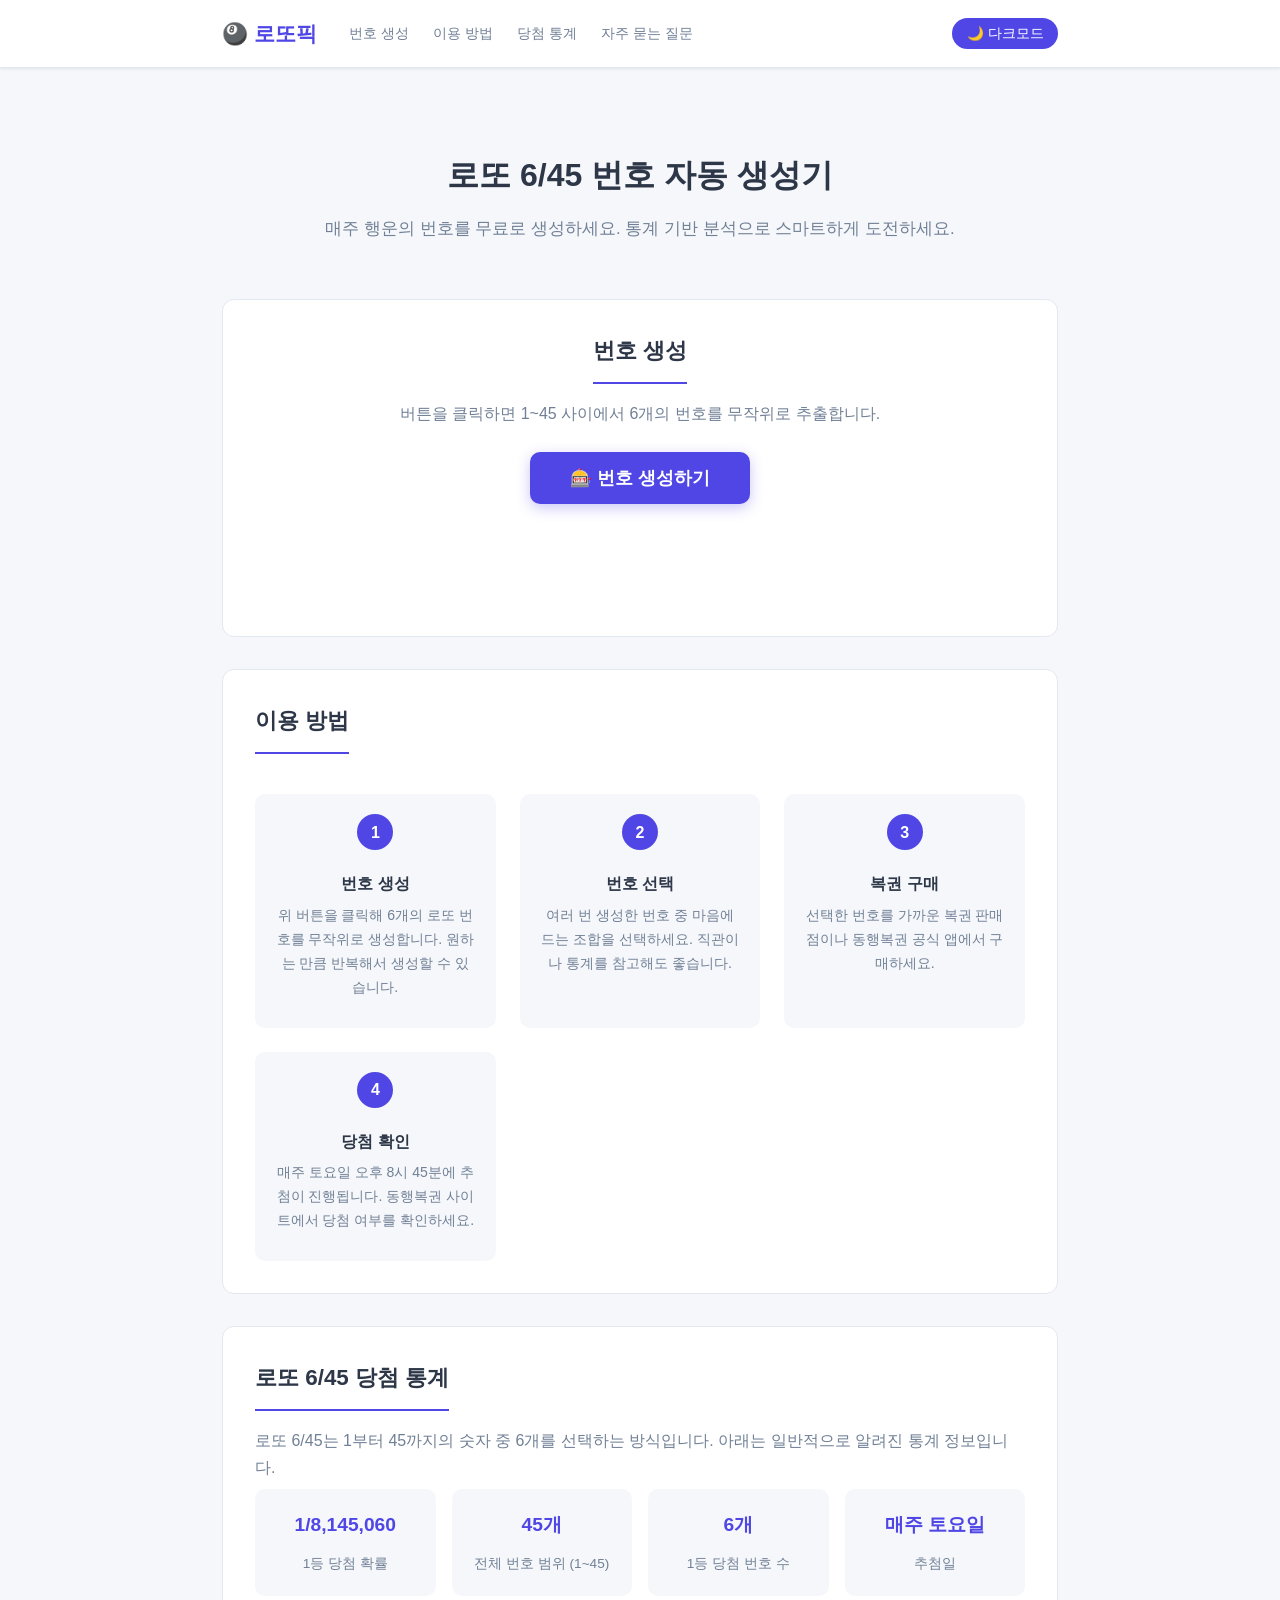
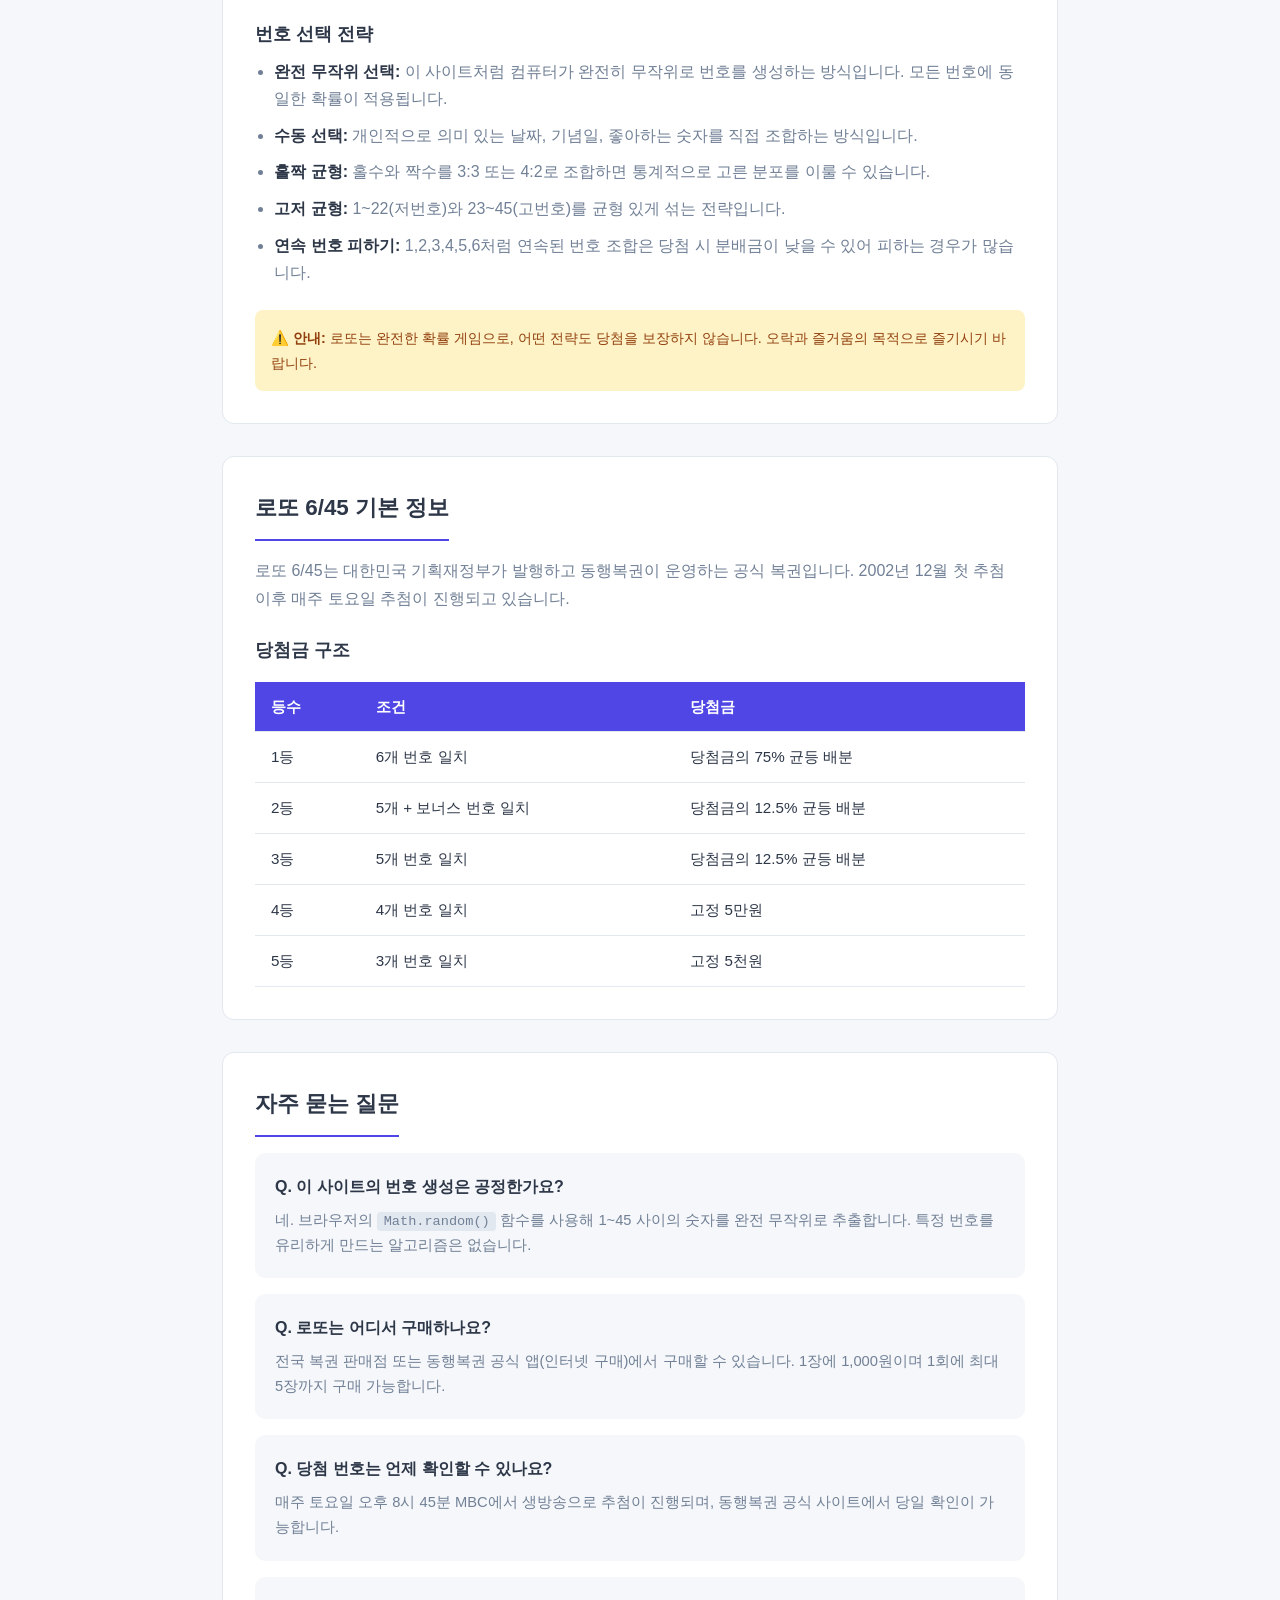
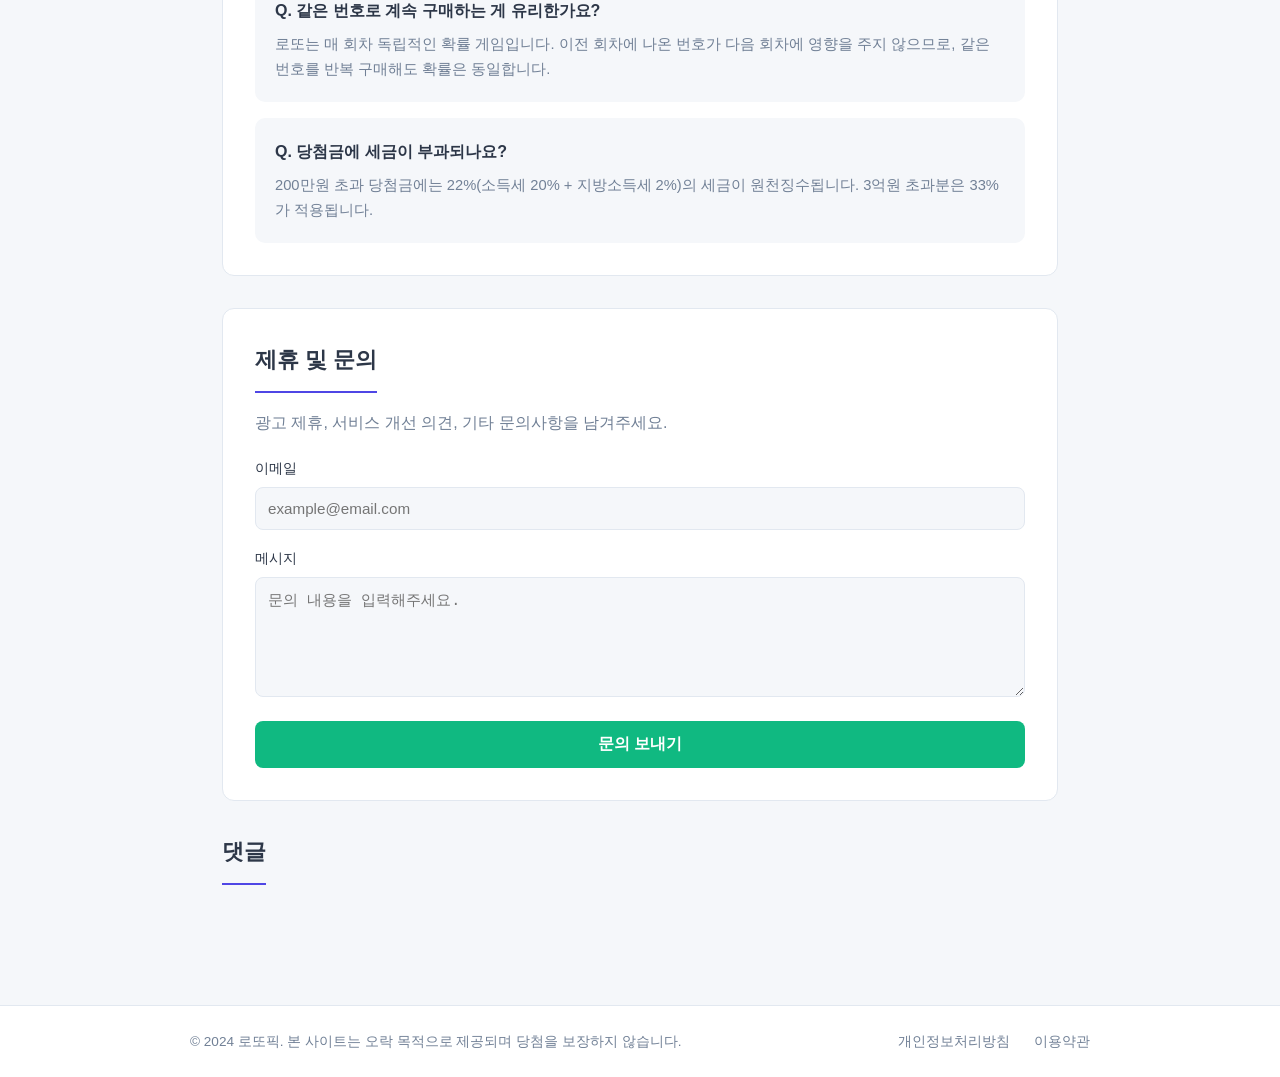
==== index.html @ e5dc5c56 "Redesign site for AdSense quality: rich content, nav, stats, FAQ, privacy, terms Co-Authored-By: Cla" ====
<!DOCTYPE html>
<html lang="ko">
<head>
    <meta charset="UTF-8">
    <meta name="viewport" content="width=device-width, initial-scale=1.0">
    <title>로또 번호 생성기 | 무료 로또 6/45 번호 추출 및 당첨 통계</title>
    <meta name="description" content="무료 로또 6/45 번호 자동 생성기. 당첨 번호 통계, 자주 나오는 번호, 로또 당첨 전략 정보를 제공합니다.">
    <meta name="google-adsense-account" content="ca-pub-9947991296914983">
    <script async src="https://pagead2.googlesyndication.com/pagead/js/adsbygoogle.js?client=ca-pub-9947991296914983" crossorigin="anonymous"></script>
    <link rel="stylesheet" href="style.css">
</head>
<body>
    <!-- 헤더 & 네비게이션 -->
    <header>
        <div class="header-inner">
            <div class="logo">🎱 로또픽</div>
            <nav>
                <a href="#generator">번호 생성</a>
                <a href="#how-it-works">이용 방법</a>
                <a href="#stats">당첨 통계</a>
                <a href="#faq">자주 묻는 질문</a>
            </nav>
            <button id="theme-toggle">🌙 다크모드</button>
        </div>
    </header>

    <main>
        <!-- 히어로 섹션 -->
        <section class="hero">
            <h1>로또 6/45 번호 자동 생성기</h1>
            <p class="hero-desc">매주 행운의 번호를 무료로 생성하세요. 통계 기반 분석으로 스마트하게 도전하세요.</p>
        </section>

        <!-- 상단 광고 -->
        <div class="ad-container">
            <ins class="adsbygoogle"
                 style="display:block"
                 data-ad-client="ca-pub-9947991296914983"
                 data-ad-slot="auto"
                 data-ad-format="auto"
                 data-full-width-responsive="true"></ins>
            <script>(adsbygoogle = window.adsbygoogle || []).push({});</script>
        </div>

        <!-- 번호 생성기 -->
        <section id="generator" class="card">
            <h2>번호 생성</h2>
            <p>버튼을 클릭하면 1~45 사이에서 6개의 번호를 무작위로 추출합니다.</p>
            <button id="generator-btn">🎰 번호 생성하기</button>
            <div id="lotto-balls-container"></div>
            <p id="generator-tip" class="tip-text"></p>
        </section>

        <!-- 이용 방법 -->
        <section id="how-it-works" class="card">
            <h2>이용 방법</h2>
            <div class="steps">
                <div class="step">
                    <span class="step-num">1</span>
                    <h3>번호 생성</h3>
                    <p>위 버튼을 클릭해 6개의 로또 번호를 무작위로 생성합니다. 원하는 만큼 반복해서 생성할 수 있습니다.</p>
                </div>
                <div class="step">
                    <span class="step-num">2</span>
                    <h3>번호 선택</h3>
                    <p>여러 번 생성한 번호 중 마음에 드는 조합을 선택하세요. 직관이나 통계를 참고해도 좋습니다.</p>
                </div>
                <div class="step">
                    <span class="step-num">3</span>
                    <h3>복권 구매</h3>
                    <p>선택한 번호를 가까운 복권 판매점이나 동행복권 공식 앱에서 구매하세요.</p>
                </div>
                <div class="step">
                    <span class="step-num">4</span>
                    <h3>당첨 확인</h3>
                    <p>매주 토요일 오후 8시 45분에 추첨이 진행됩니다. 동행복권 사이트에서 당첨 여부를 확인하세요.</p>
                </div>
            </div>
        </section>

        <!-- 중간 광고 -->
        <div class="ad-container">
            <ins class="adsbygoogle"
                 style="display:block"
                 data-ad-client="ca-pub-9947991296914983"
                 data-ad-slot="auto"
                 data-ad-format="auto"
                 data-full-width-responsive="true"></ins>
            <script>(adsbygoogle = window.adsbygoogle || []).push({});</script>
        </div>

        <!-- 당첨 통계 -->
        <section id="stats" class="card">
            <h2>로또 6/45 당첨 통계</h2>
            <p class="section-desc">로또 6/45는 1부터 45까지의 숫자 중 6개를 선택하는 방식입니다. 아래는 일반적으로 알려진 통계 정보입니다.</p>

            <div class="stats-grid">
                <div class="stat-item">
                    <span class="stat-number">1/8,145,060</span>
                    <span class="stat-label">1등 당첨 확률</span>
                </div>
                <div class="stat-item">
                    <span class="stat-number">45개</span>
                    <span class="stat-label">전체 번호 범위 (1~45)</span>
                </div>
                <div class="stat-item">
                    <span class="stat-number">6개</span>
                    <span class="stat-label">1등 당첨 번호 수</span>
                </div>
                <div class="stat-item">
                    <span class="stat-number">매주 토요일</span>
                    <span class="stat-label">추첨일</span>
                </div>
            </div>

            <h3>번호 선택 전략</h3>
            <ul class="strategy-list">
                <li><strong>완전 무작위 선택:</strong> 이 사이트처럼 컴퓨터가 완전히 무작위로 번호를 생성하는 방식입니다. 모든 번호에 동일한 확률이 적용됩니다.</li>
                <li><strong>수동 선택:</strong> 개인적으로 의미 있는 날짜, 기념일, 좋아하는 숫자를 직접 조합하는 방식입니다.</li>
                <li><strong>홀짝 균형:</strong> 홀수와 짝수를 3:3 또는 4:2로 조합하면 통계적으로 고른 분포를 이룰 수 있습니다.</li>
                <li><strong>고저 균형:</strong> 1~22(저번호)와 23~45(고번호)를 균형 있게 섞는 전략입니다.</li>
                <li><strong>연속 번호 피하기:</strong> 1,2,3,4,5,6처럼 연속된 번호 조합은 당첨 시 분배금이 낮을 수 있어 피하는 경우가 많습니다.</li>
            </ul>

            <div class="notice">
                <strong>⚠️ 안내:</strong> 로또는 완전한 확률 게임으로, 어떤 전략도 당첨을 보장하지 않습니다. 오락과 즐거움의 목적으로 즐기시기 바랍니다.
            </div>
        </section>

        <!-- 로또 기본 정보 -->
        <section class="card">
            <h2>로또 6/45 기본 정보</h2>
            <p>로또 6/45는 대한민국 기획재정부가 발행하고 동행복권이 운영하는 공식 복권입니다. 2002년 12월 첫 추첨 이후 매주 토요일 추첨이 진행되고 있습니다.</p>

            <h3>당첨금 구조</h3>
            <div class="prize-table-wrapper">
                <table class="prize-table">
                    <thead>
                        <tr>
                            <th>등수</th>
                            <th>조건</th>
                            <th>당첨금</th>
                        </tr>
                    </thead>
                    <tbody>
                        <tr>
                            <td>1등</td>
                            <td>6개 번호 일치</td>
                            <td>당첨금의 75% 균등 배분</td>
                        </tr>
                        <tr>
                            <td>2등</td>
                            <td>5개 + 보너스 번호 일치</td>
                            <td>당첨금의 12.5% 균등 배분</td>
                        </tr>
                        <tr>
                            <td>3등</td>
                            <td>5개 번호 일치</td>
                            <td>당첨금의 12.5% 균등 배분</td>
                        </tr>
                        <tr>
                            <td>4등</td>
                            <td>4개 번호 일치</td>
                            <td>고정 5만원</td>
                        </tr>
                        <tr>
                            <td>5등</td>
                            <td>3개 번호 일치</td>
                            <td>고정 5천원</td>
                        </tr>
                    </tbody>
                </table>
            </div>
        </section>

        <!-- 하단 광고 -->
        <div class="ad-container">
            <ins class="adsbygoogle"
                 style="display:block"
                 data-ad-client="ca-pub-9947991296914983"
                 data-ad-slot="auto"
                 data-ad-format="auto"
                 data-full-width-responsive="true"></ins>
            <script>(adsbygoogle = window.adsbygoogle || []).push({});</script>
        </div>

        <!-- FAQ -->
        <section id="faq" class="card">
            <h2>자주 묻는 질문</h2>
            <div class="faq-list">
                <div class="faq-item">
                    <h3>Q. 이 사이트의 번호 생성은 공정한가요?</h3>
                    <p>네. 브라우저의 <code>Math.random()</code> 함수를 사용해 1~45 사이의 숫자를 완전 무작위로 추출합니다. 특정 번호를 유리하게 만드는 알고리즘은 없습니다.</p>
                </div>
                <div class="faq-item">
                    <h3>Q. 로또는 어디서 구매하나요?</h3>
                    <p>전국 복권 판매점 또는 동행복권 공식 앱(인터넷 구매)에서 구매할 수 있습니다. 1장에 1,000원이며 1회에 최대 5장까지 구매 가능합니다.</p>
                </div>
                <div class="faq-item">
                    <h3>Q. 당첨 번호는 언제 확인할 수 있나요?</h3>
                    <p>매주 토요일 오후 8시 45분 MBC에서 생방송으로 추첨이 진행되며, 동행복권 공식 사이트에서 당일 확인이 가능합니다.</p>
                </div>
                <div class="faq-item">
                    <h3>Q. 같은 번호로 계속 구매하는 게 유리한가요?</h3>
                    <p>로또는 매 회차 독립적인 확률 게임입니다. 이전 회차에 나온 번호가 다음 회차에 영향을 주지 않으므로, 같은 번호를 반복 구매해도 확률은 동일합니다.</p>
                </div>
                <div class="faq-item">
                    <h3>Q. 당첨금에 세금이 부과되나요?</h3>
                    <p>200만원 초과 당첨금에는 22%(소득세 20% + 지방소득세 2%)의 세금이 원천징수됩니다. 3억원 초과분은 33%가 적용됩니다.</p>
                </div>
            </div>
        </section>

        <!-- 문의 -->
        <section id="contact-section" class="card">
            <h2>제휴 및 문의</h2>
            <p>광고 제휴, 서비스 개선 의견, 기타 문의사항을 남겨주세요.</p>
            <form action="https://formspree.io/f/xvzwjqvz" method="POST">
                <div class="form-group">
                    <label for="email">이메일</label>
                    <input type="email" name="email" id="email" required placeholder="example@email.com">
                </div>
                <div class="form-group">
                    <label for="message">메시지</label>
                    <textarea name="message" id="message" required placeholder="문의 내용을 입력해주세요."></textarea>
                </div>
                <button type="submit" id="submit-btn">문의 보내기</button>
            </form>
        </section>

        <!-- 댓글 -->
        <section id="disqus-section">
            <h2>댓글</h2>
            <div id="disqus_thread"></div>
            <script>
                (function() {
                    var d = document, s = d.createElement('script');
                    s.src = 'https://foremost-1.disqus.com/embed.js';
                    s.setAttribute('data-timestamp', +new Date());
                    (d.head || d.body).appendChild(s);
                })();
            </script>
            <noscript>댓글을 보려면 JavaScript를 활성화하세요. <a href="https://disqus.com/?ref_noscript">Disqus 댓글 보기</a></noscript>
        </section>
    </main>

    <footer>
        <div class="footer-inner">
            <p>© 2024 로또픽. 본 사이트는 오락 목적으로 제공되며 당첨을 보장하지 않습니다.</p>
            <div class="footer-links">
                <a href="privacy.html">개인정보처리방침</a>
                <a href="terms.html">이용약관</a>
            </div>
        </div>
    </footer>

    <script src="main.js"></script>
</body>
</html>
---- style.css ----
:root {
    --bg-color: #f5f7fa;
    --surface-color: #ffffff;
    --text-color: #2d3748;
    --text-muted: #718096;
    --header-bg: #ffffff;
    --border-color: #e2e8f0;
    --ball-bg: #ffffff;
    --ball-color: #2d3748;
    --btn-bg: #4f46e5;
    --btn-hover: #4338ca;
    --accent: #10b981;
}

body.dark {
    --bg-color: #0f172a;
    --surface-color: #1e293b;
    --text-color: #e2e8f0;
    --text-muted: #94a3b8;
    --header-bg: #1e293b;
    --border-color: #334155;
    --ball-bg: #334155;
    --ball-color: #e2e8f0;
    --btn-bg: #6366f1;
    --btn-hover: #4f46e5;
    --accent: #10b981;
}

* { box-sizing: border-box; margin: 0; padding: 0; }

body {
    font-family: 'Segoe UI', -apple-system, BlinkMacSystemFont, sans-serif;
    background-color: var(--bg-color);
    color: var(--text-color);
    line-height: 1.7;
    transition: background-color 0.3s, color 0.3s;
}

/* 헤더 */
header {
    background-color: var(--header-bg);
    border-bottom: 1px solid var(--border-color);
    position: sticky;
    top: 0;
    z-index: 100;
    box-shadow: 0 1px 3px rgba(0,0,0,0.08);
    transition: background-color 0.3s;
}

.header-inner {
    max-width: 900px;
    margin: 0 auto;
    padding: 1rem 2rem;
    display: flex;
    align-items: center;
    gap: 2rem;
    flex-wrap: wrap;
}

.logo {
    font-size: 1.3rem;
    font-weight: 700;
    color: var(--btn-bg);
}

nav {
    display: flex;
    gap: 1.5rem;
    flex: 1;
}

nav a {
    color: var(--text-muted);
    text-decoration: none;
    font-size: 0.9rem;
    transition: color 0.2s;
}

nav a:hover { color: var(--btn-bg); }

#theme-toggle {
    padding: 0.4rem 0.9rem;
    font-size: 0.85rem;
    background-color: var(--btn-bg);
    color: white;
    border: none;
    border-radius: 20px;
    cursor: pointer;
    transition: background-color 0.3s;
    white-space: nowrap;
}

#theme-toggle:hover { background-color: var(--btn-hover); }

/* 메인 */
main {
    max-width: 900px;
    margin: 0 auto;
    padding: 2rem;
}

/* 히어로 */
.hero {
    text-align: center;
    padding: 3rem 1rem 2rem;
}

.hero h1 {
    font-size: 2rem;
    font-weight: 800;
    margin-bottom: 0.75rem;
    color: var(--text-color);
}

.hero-desc {
    color: var(--text-muted);
    font-size: 1.05rem;
}

/* 카드 */
.card {
    background-color: var(--surface-color);
    border: 1px solid var(--border-color);
    border-radius: 12px;
    padding: 2rem;
    margin-bottom: 2rem;
    transition: background-color 0.3s, border-color 0.3s;
}

.card h2 {
    font-size: 1.4rem;
    font-weight: 700;
    margin-bottom: 1rem;
    padding-bottom: 0.75rem;
    border-bottom: 2px solid var(--btn-bg);
    display: inline-block;
}

.card h3 {
    font-size: 1.1rem;
    margin: 1.5rem 0 0.5rem;
    color: var(--text-color);
}

.card p { color: var(--text-muted); margin-bottom: 0.5rem; }

/* 번호 생성기 */
#generator { text-align: center; }

#generator-btn {
    padding: 0.9rem 2.5rem;
    font-size: 1.1rem;
    font-weight: 600;
    background-color: var(--btn-bg);
    color: white;
    border: none;
    border-radius: 10px;
    cursor: pointer;
    box-shadow: 0 4px 14px rgba(79,70,229,0.3);
    transition: background-color 0.3s, transform 0.1s, box-shadow 0.3s;
    margin-top: 1rem;
}

#generator-btn:hover {
    background-color: var(--btn-hover);
    box-shadow: 0 6px 20px rgba(79,70,229,0.4);
}

#generator-btn:active { transform: scale(0.97); }

#lotto-balls-container {
    display: flex;
    justify-content: center;
    gap: 0.75rem;
    margin-top: 1.5rem;
    flex-wrap: wrap;
    min-height: 60px;
}

.tip-text {
    margin-top: 1rem;
    font-size: 0.9rem;
    color: var(--accent);
}

/* 이용 방법 */
.steps {
    display: grid;
    grid-template-columns: repeat(auto-fit, minmax(180px, 1fr));
    gap: 1.5rem;
    margin-top: 1.5rem;
}

.step {
    background-color: var(--bg-color);
    border-radius: 10px;
    padding: 1.25rem;
    text-align: center;
    transition: background-color 0.3s;
}

.step-num {
    display: inline-flex;
    width: 36px;
    height: 36px;
    background-color: var(--btn-bg);
    color: white;
    border-radius: 50%;
    align-items: center;
    justify-content: center;
    font-weight: 700;
    margin-bottom: 0.75rem;
}

.step h3 { font-size: 1rem; margin: 0.5rem 0 0.4rem; }
.step p { font-size: 0.88rem; color: var(--text-muted); }

/* 통계 */
.section-desc { color: var(--text-muted); margin-bottom: 1.5rem; }

.stats-grid {
    display: grid;
    grid-template-columns: repeat(auto-fit, minmax(160px, 1fr));
    gap: 1rem;
    margin-bottom: 1.5rem;
}

.stat-item {
    background-color: var(--bg-color);
    border-radius: 10px;
    padding: 1.25rem;
    text-align: center;
    transition: background-color 0.3s;
}

.stat-number {
    display: block;
    font-size: 1.2rem;
    font-weight: 700;
    color: var(--btn-bg);
    margin-bottom: 0.4rem;
}

.stat-label { font-size: 0.85rem; color: var(--text-muted); }

.strategy-list {
    padding-left: 1.2rem;
    color: var(--text-muted);
}

.strategy-list li { margin-bottom: 0.6rem; }
.strategy-list strong { color: var(--text-color); }

.notice {
    background-color: #fef3c7;
    color: #92400e;
    border-radius: 8px;
    padding: 1rem;
    margin-top: 1.5rem;
    font-size: 0.9rem;
}

body.dark .notice {
    background-color: #451a03;
    color: #fcd34d;
}

/* 당첨금 테이블 */
.prize-table-wrapper { overflow-x: auto; margin-top: 1rem; }

.prize-table {
    width: 100%;
    border-collapse: collapse;
    font-size: 0.95rem;
}

.prize-table th, .prize-table td {
    padding: 0.75rem 1rem;
    text-align: left;
    border-bottom: 1px solid var(--border-color);
}

.prize-table th {
    background-color: var(--btn-bg);
    color: white;
    font-weight: 600;
}

.prize-table tr:hover td { background-color: var(--bg-color); }

/* FAQ */
.faq-list { display: flex; flex-direction: column; gap: 1rem; }

.faq-item {
    background-color: var(--bg-color);
    border-radius: 10px;
    padding: 1.25rem;
    transition: background-color 0.3s;
}

.faq-item h3 {
    font-size: 1rem;
    margin: 0 0 0.5rem;
    color: var(--text-color);
}

.faq-item p { font-size: 0.92rem; color: var(--text-muted); margin: 0; }

code {
    background-color: var(--border-color);
    padding: 0.1rem 0.4rem;
    border-radius: 4px;
    font-size: 0.85rem;
}

/* 광고 */
.ad-container {
    max-width: 900px;
    margin: 1.5rem auto;
}

/* 문의 폼 */
#contact-section p { margin-bottom: 1.25rem; }

.form-group { margin-bottom: 1rem; }

.form-group label {
    display: block;
    margin-bottom: 0.4rem;
    font-size: 0.9rem;
    font-weight: 500;
}

.form-group input, .form-group textarea {
    width: 100%;
    padding: 0.75rem;
    border: 1px solid var(--border-color);
    border-radius: 8px;
    background-color: var(--bg-color);
    color: var(--text-color);
    font-size: 0.95rem;
    transition: border-color 0.2s, background-color 0.3s;
}

.form-group input:focus, .form-group textarea:focus {
    outline: none;
    border-color: var(--btn-bg);
}

.form-group textarea { height: 120px; resize: vertical; }

#submit-btn {
    padding: 0.8rem 1.5rem;
    font-size: 1rem;
    font-weight: 600;
    background-color: var(--accent);
    color: white;
    border: none;
    border-radius: 8px;
    cursor: pointer;
    transition: background-color 0.3s;
    width: 100%;
}

#submit-btn:hover { background-color: #059669; }

/* 댓글 */
#disqus-section {
    margin-bottom: 2rem;
}

#disqus-section h2 {
    font-size: 1.4rem;
    font-weight: 700;
    margin-bottom: 1.5rem;
    padding-bottom: 0.75rem;
    border-bottom: 2px solid var(--btn-bg);
    display: inline-block;
}

/* 로또볼 */
.lotto-ball {
    width: 54px;
    height: 54px;
    border-radius: 50%;
    background-color: var(--ball-bg);
    display: flex;
    justify-content: center;
    align-items: center;
    font-size: 1.3rem;
    font-weight: 700;
    box-shadow: 0 3px 8px rgba(0,0,0,0.15);
    color: var(--ball-color);
    border: 2px solid var(--border-color);
}

/* 푸터 */
footer {
    background-color: var(--header-bg);
    border-top: 1px solid var(--border-color);
    padding: 1.5rem 2rem;
    margin-top: 2rem;
    transition: background-color 0.3s;
}

.footer-inner {
    max-width: 900px;
    margin: 0 auto;
    display: flex;
    justify-content: space-between;
    align-items: center;
    flex-wrap: wrap;
    gap: 1rem;
    font-size: 0.85rem;
    color: var(--text-muted);
}

.footer-links { display: flex; gap: 1.5rem; }

.footer-links a {
    color: var(--text-muted);
    text-decoration: none;
    transition: color 0.2s;
}

.footer-links a:hover { color: var(--btn-bg); }

@media (max-width: 600px) {
    .hero h1 { font-size: 1.5rem; }
    .header-inner { gap: 1rem; }
    nav { gap: 1rem; }
}
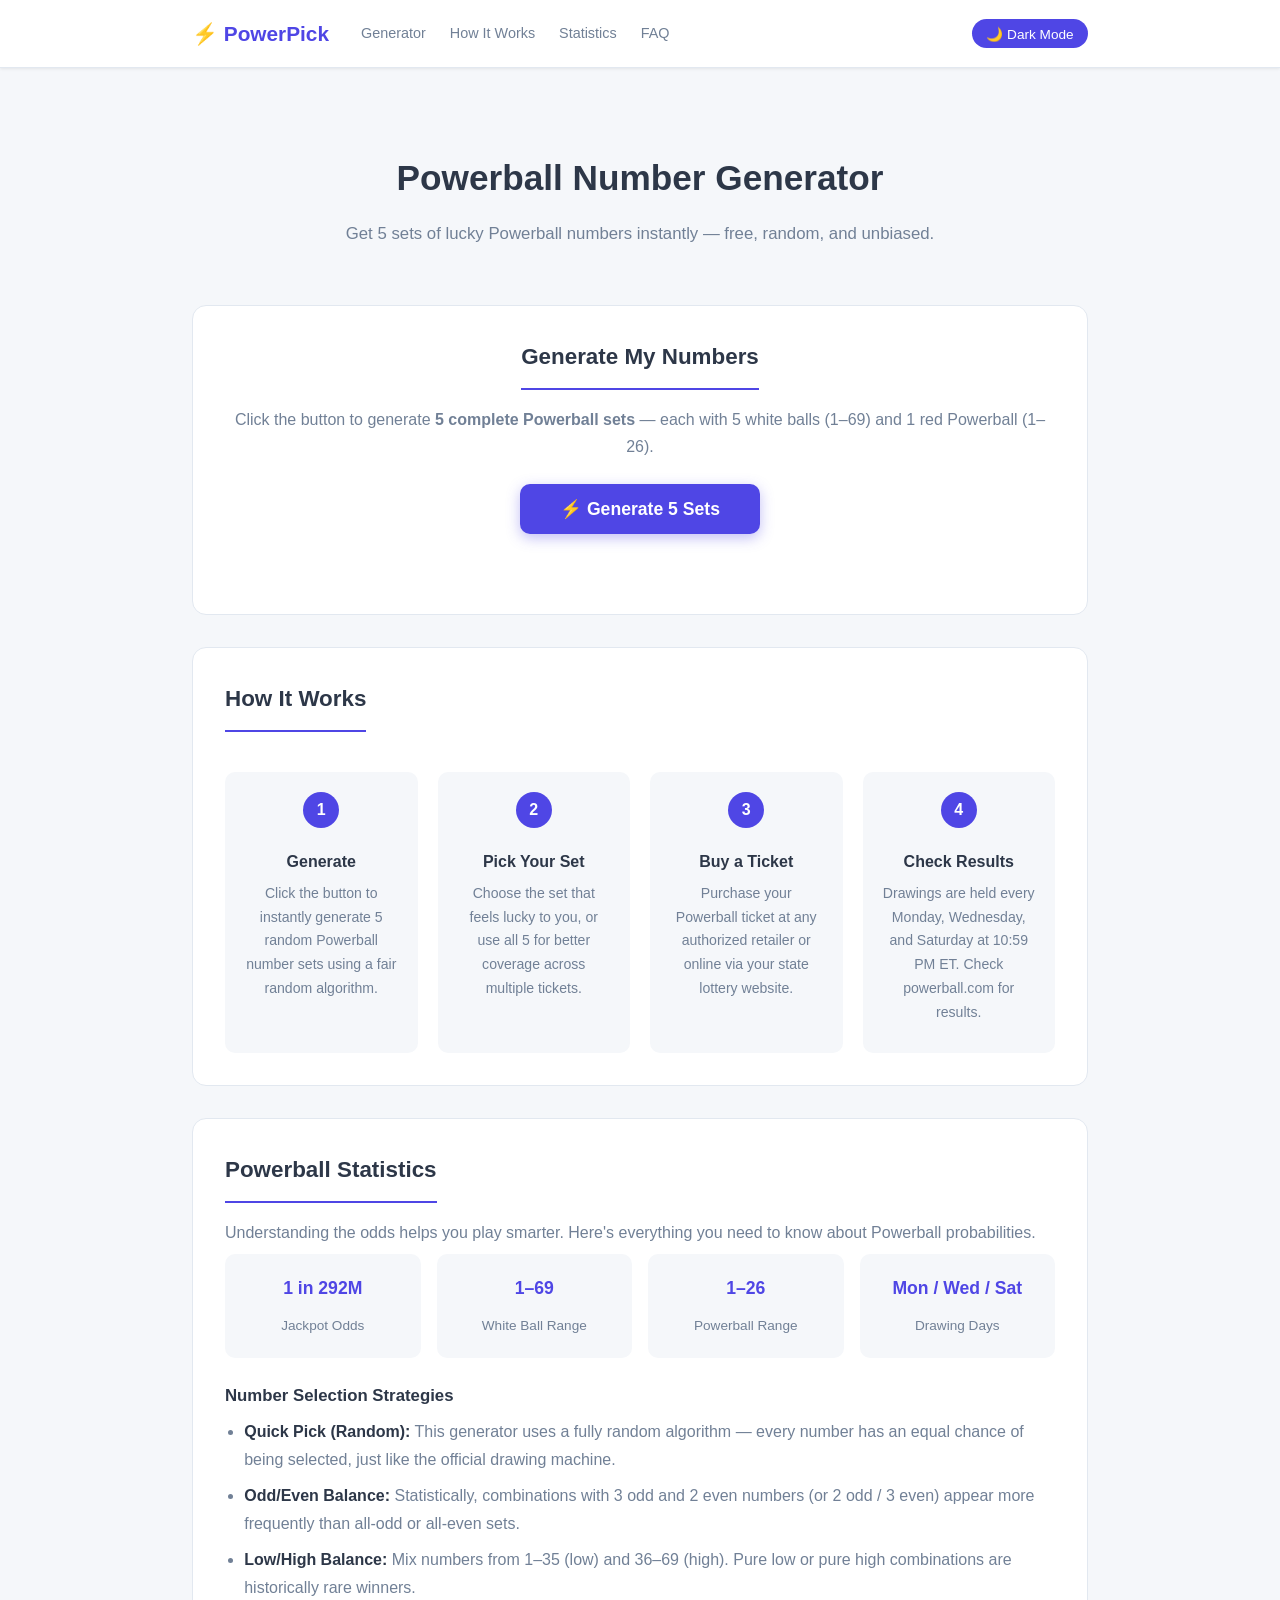
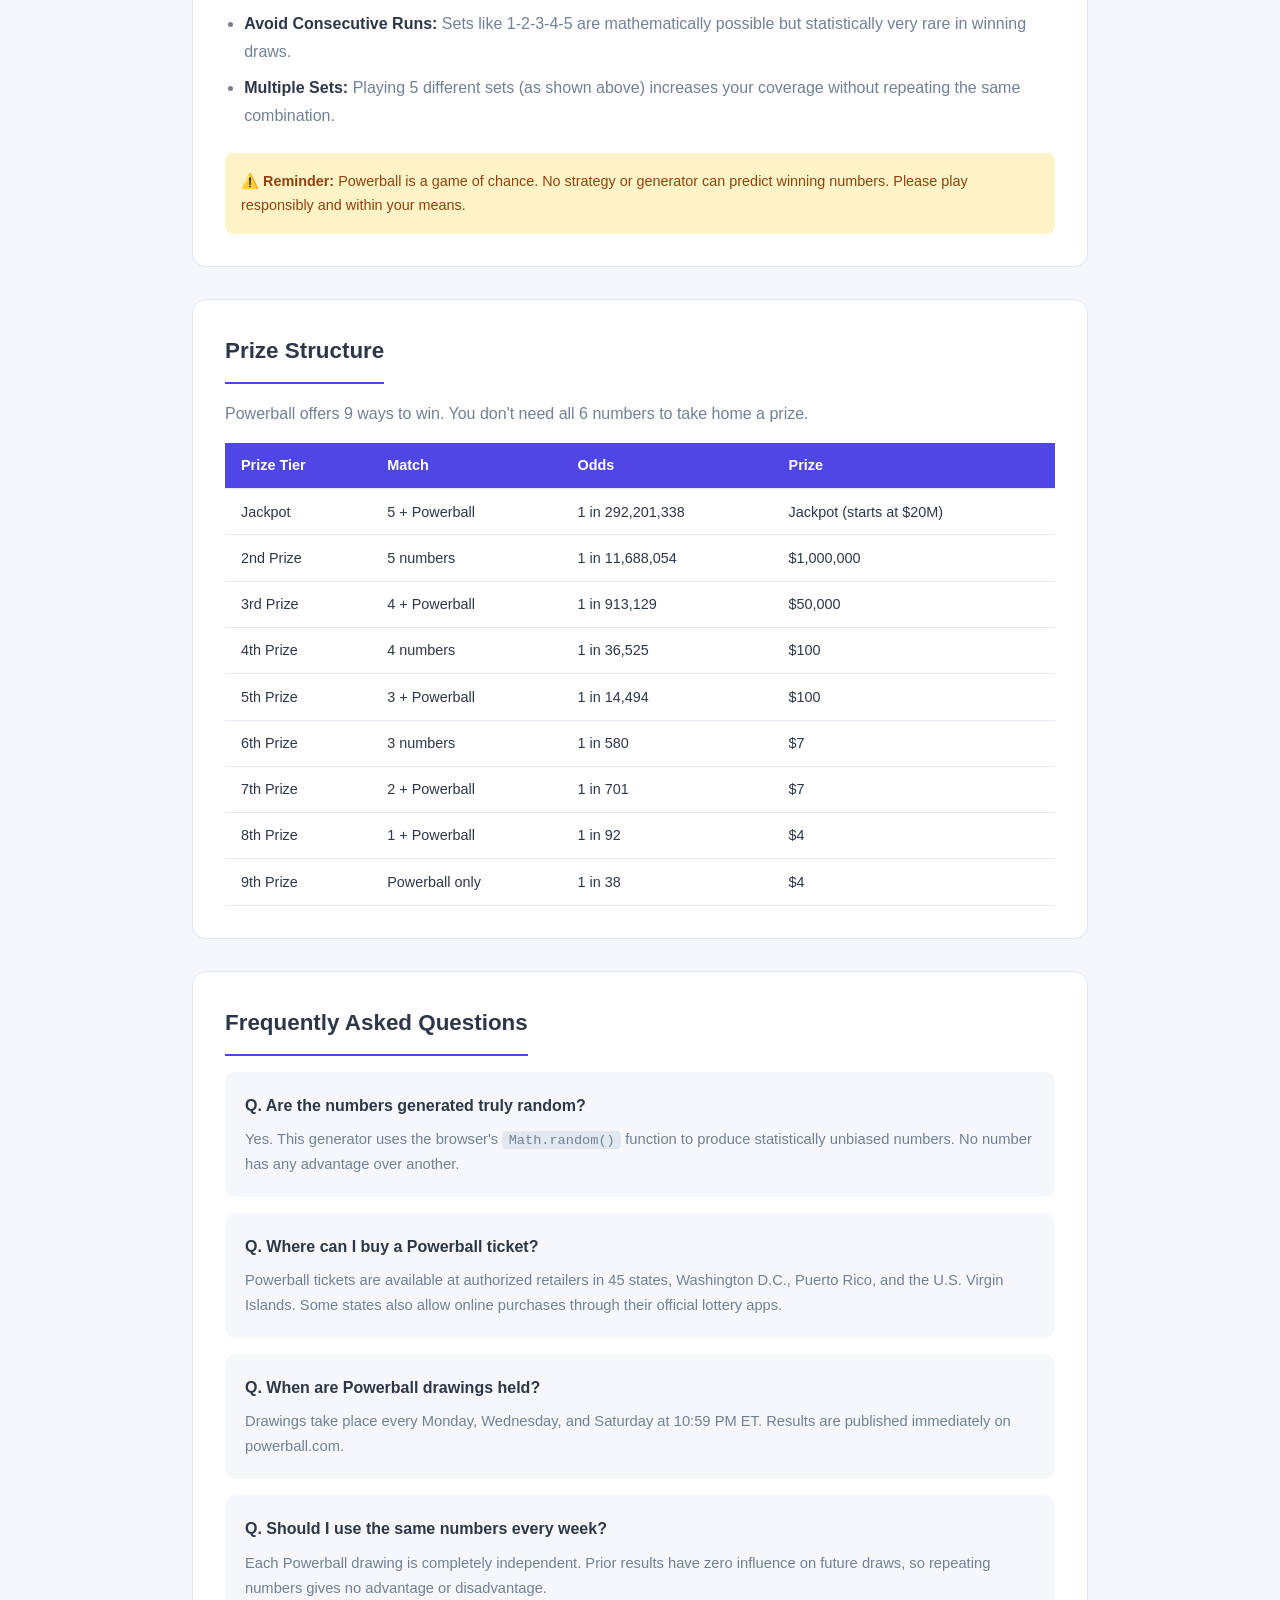
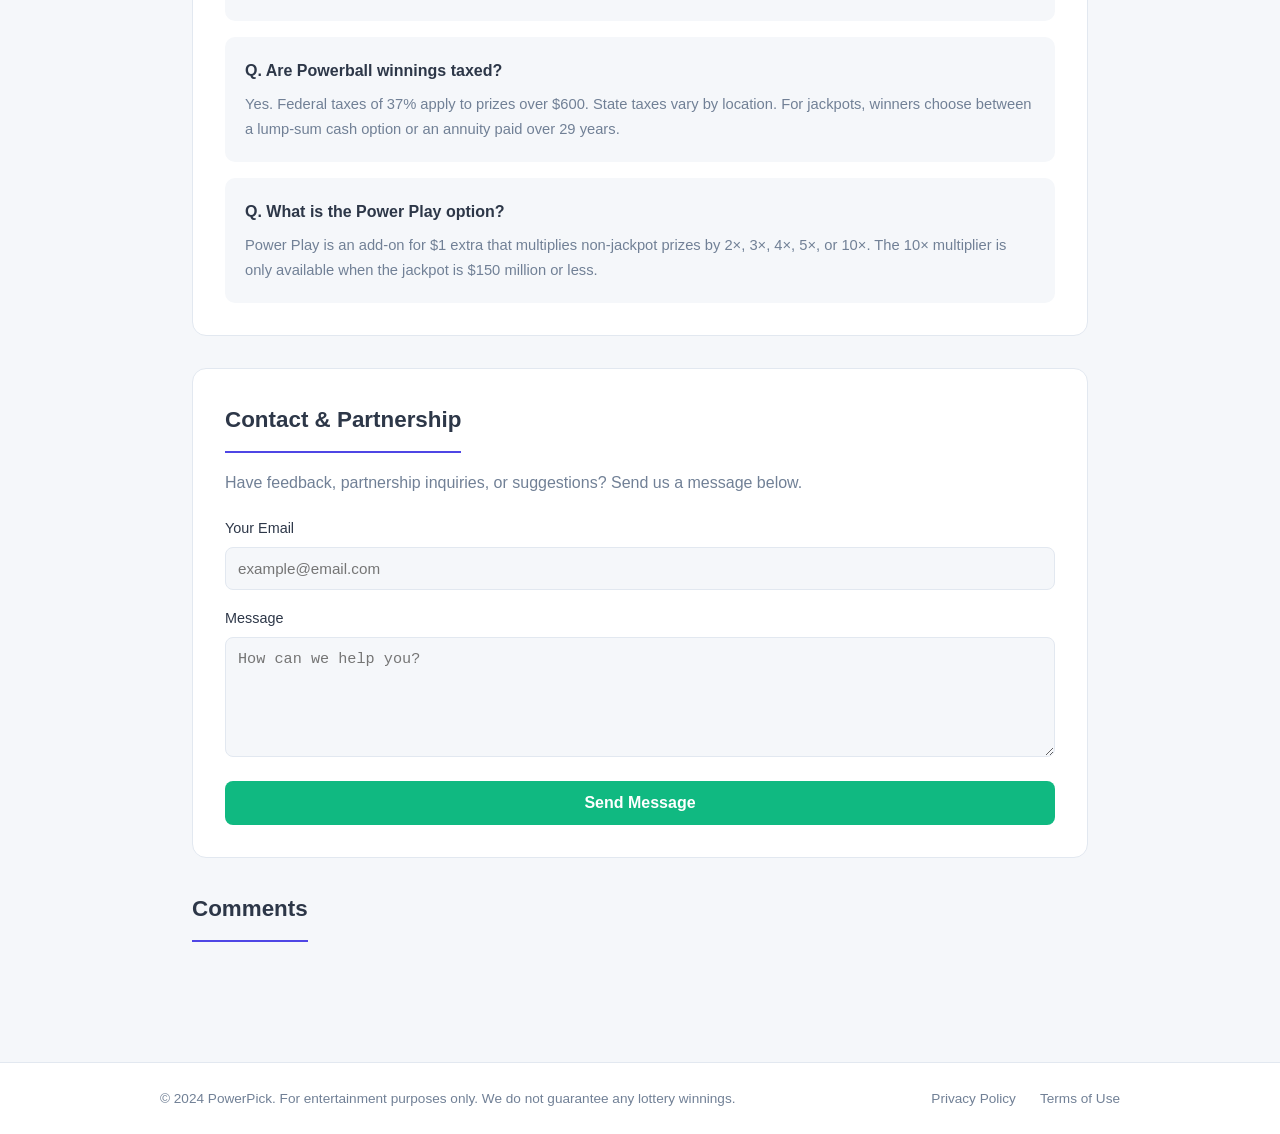
==== commit 7f4ccf1d: "Redesign as English Powerball generator with 5 sets per draw Co-Authored-By: Claude Sonnet 4.6 <nore" ====
--- a/index.html
+++ b/index.html
@@ -1,37 +1,36 @@
 <!DOCTYPE html>
-<html lang="ko">
+<html lang="en">
 <head>
     <meta charset="UTF-8">
     <meta name="viewport" content="width=device-width, initial-scale=1.0">
-    <title>로또 번호 생성기 | 무료 로또 6/45 번호 추출 및 당첨 통계</title>
-    <meta name="description" content="무료 로또 6/45 번호 자동 생성기. 당첨 번호 통계, 자주 나오는 번호, 로또 당첨 전략 정보를 제공합니다.">
+    <title>Powerball Number Generator | Free Lucky Number Picks & Statistics</title>
+    <meta name="description" content="Free Powerball number generator. Get 5 sets of lucky Powerball numbers instantly. Includes winning statistics, strategies, and prize breakdown.">
     <meta name="google-adsense-account" content="ca-pub-9947991296914983">
     <script async src="https://pagead2.googlesyndication.com/pagead/js/adsbygoogle.js?client=ca-pub-9947991296914983" crossorigin="anonymous"></script>
     <link rel="stylesheet" href="style.css">
 </head>
 <body>
-    <!-- 헤더 & 네비게이션 -->
     <header>
         <div class="header-inner">
-            <div class="logo">🎱 로또픽</div>
+            <div class="logo">⚡ PowerPick</div>
             <nav>
-                <a href="#generator">번호 생성</a>
-                <a href="#how-it-works">이용 방법</a>
-                <a href="#stats">당첨 통계</a>
-                <a href="#faq">자주 묻는 질문</a>
+                <a href="#generator">Generator</a>
+                <a href="#how-it-works">How It Works</a>
+                <a href="#stats">Statistics</a>
+                <a href="#faq">FAQ</a>
             </nav>
-            <button id="theme-toggle">🌙 다크모드</button>
+            <button id="theme-toggle">🌙 Dark Mode</button>
         </div>
     </header>
 
     <main>
-        <!-- 히어로 섹션 -->
+        <!-- Hero -->
         <section class="hero">
-            <h1>로또 6/45 번호 자동 생성기</h1>
-            <p class="hero-desc">매주 행운의 번호를 무료로 생성하세요. 통계 기반 분석으로 스마트하게 도전하세요.</p>
-        </section>
-
-        <!-- 상단 광고 -->
+            <h1>Powerball Number Generator</h1>
+            <p class="hero-desc">Get 5 sets of lucky Powerball numbers instantly — free, random, and unbiased.</p>
+        </section>
+
+        <!-- Top Ad -->
         <div class="ad-container">
             <ins class="adsbygoogle"
                  style="display:block"
@@ -42,43 +41,43 @@
             <script>(adsbygoogle = window.adsbygoogle || []).push({});</script>
         </div>
 
-        <!-- 번호 생성기 -->
+        <!-- Generator -->
         <section id="generator" class="card">
-            <h2>번호 생성</h2>
-            <p>버튼을 클릭하면 1~45 사이에서 6개의 번호를 무작위로 추출합니다.</p>
-            <button id="generator-btn">🎰 번호 생성하기</button>
-            <div id="lotto-balls-container"></div>
+            <h2>Generate My Numbers</h2>
+            <p>Click the button to generate <strong>5 complete Powerball sets</strong> — each with 5 white balls (1–69) and 1 red Powerball (1–26).</p>
+            <button id="generator-btn">⚡ Generate 5 Sets</button>
+            <div id="sets-container"></div>
             <p id="generator-tip" class="tip-text"></p>
         </section>
 
-        <!-- 이용 방법 -->
+        <!-- How It Works -->
         <section id="how-it-works" class="card">
-            <h2>이용 방법</h2>
+            <h2>How It Works</h2>
             <div class="steps">
                 <div class="step">
                     <span class="step-num">1</span>
-                    <h3>번호 생성</h3>
-                    <p>위 버튼을 클릭해 6개의 로또 번호를 무작위로 생성합니다. 원하는 만큼 반복해서 생성할 수 있습니다.</p>
+                    <h3>Generate</h3>
+                    <p>Click the button to instantly generate 5 random Powerball number sets using a fair random algorithm.</p>
                 </div>
                 <div class="step">
                     <span class="step-num">2</span>
-                    <h3>번호 선택</h3>
-                    <p>여러 번 생성한 번호 중 마음에 드는 조합을 선택하세요. 직관이나 통계를 참고해도 좋습니다.</p>
+                    <h3>Pick Your Set</h3>
+                    <p>Choose the set that feels lucky to you, or use all 5 for better coverage across multiple tickets.</p>
                 </div>
                 <div class="step">
                     <span class="step-num">3</span>
-                    <h3>복권 구매</h3>
-                    <p>선택한 번호를 가까운 복권 판매점이나 동행복권 공식 앱에서 구매하세요.</p>
+                    <h3>Buy a Ticket</h3>
+                    <p>Purchase your Powerball ticket at any authorized retailer or online via your state lottery website.</p>
                 </div>
                 <div class="step">
                     <span class="step-num">4</span>
-                    <h3>당첨 확인</h3>
-                    <p>매주 토요일 오후 8시 45분에 추첨이 진행됩니다. 동행복권 사이트에서 당첨 여부를 확인하세요.</p>
-                </div>
-            </div>
-        </section>
-
-        <!-- 중간 광고 -->
+                    <h3>Check Results</h3>
+                    <p>Drawings are held every Monday, Wednesday, and Saturday at 10:59 PM ET. Check powerball.com for results.</p>
+                </div>
+            </div>
+        </section>
+
+        <!-- Mid Ad -->
         <div class="ad-container">
             <ins class="adsbygoogle"
                  style="display:block"
@@ -89,91 +88,74 @@
             <script>(adsbygoogle = window.adsbygoogle || []).push({});</script>
         </div>
 
-        <!-- 당첨 통계 -->
+        <!-- Statistics -->
         <section id="stats" class="card">
-            <h2>로또 6/45 당첨 통계</h2>
-            <p class="section-desc">로또 6/45는 1부터 45까지의 숫자 중 6개를 선택하는 방식입니다. 아래는 일반적으로 알려진 통계 정보입니다.</p>
+            <h2>Powerball Statistics</h2>
+            <p class="section-desc">Understanding the odds helps you play smarter. Here's everything you need to know about Powerball probabilities.</p>
 
             <div class="stats-grid">
                 <div class="stat-item">
-                    <span class="stat-number">1/8,145,060</span>
-                    <span class="stat-label">1등 당첨 확률</span>
-                </div>
-                <div class="stat-item">
-                    <span class="stat-number">45개</span>
-                    <span class="stat-label">전체 번호 범위 (1~45)</span>
-                </div>
-                <div class="stat-item">
-                    <span class="stat-number">6개</span>
-                    <span class="stat-label">1등 당첨 번호 수</span>
-                </div>
-                <div class="stat-item">
-                    <span class="stat-number">매주 토요일</span>
-                    <span class="stat-label">추첨일</span>
-                </div>
-            </div>
-
-            <h3>번호 선택 전략</h3>
+                    <span class="stat-number">1 in 292M</span>
+                    <span class="stat-label">Jackpot Odds</span>
+                </div>
+                <div class="stat-item">
+                    <span class="stat-number">1–69</span>
+                    <span class="stat-label">White Ball Range</span>
+                </div>
+                <div class="stat-item">
+                    <span class="stat-number">1–26</span>
+                    <span class="stat-label">Powerball Range</span>
+                </div>
+                <div class="stat-item">
+                    <span class="stat-number">Mon / Wed / Sat</span>
+                    <span class="stat-label">Drawing Days</span>
+                </div>
+            </div>
+
+            <h3>Number Selection Strategies</h3>
             <ul class="strategy-list">
-                <li><strong>완전 무작위 선택:</strong> 이 사이트처럼 컴퓨터가 완전히 무작위로 번호를 생성하는 방식입니다. 모든 번호에 동일한 확률이 적용됩니다.</li>
-                <li><strong>수동 선택:</strong> 개인적으로 의미 있는 날짜, 기념일, 좋아하는 숫자를 직접 조합하는 방식입니다.</li>
-                <li><strong>홀짝 균형:</strong> 홀수와 짝수를 3:3 또는 4:2로 조합하면 통계적으로 고른 분포를 이룰 수 있습니다.</li>
-                <li><strong>고저 균형:</strong> 1~22(저번호)와 23~45(고번호)를 균형 있게 섞는 전략입니다.</li>
-                <li><strong>연속 번호 피하기:</strong> 1,2,3,4,5,6처럼 연속된 번호 조합은 당첨 시 분배금이 낮을 수 있어 피하는 경우가 많습니다.</li>
+                <li><strong>Quick Pick (Random):</strong> This generator uses a fully random algorithm — every number has an equal chance of being selected, just like the official drawing machine.</li>
+                <li><strong>Odd/Even Balance:</strong> Statistically, combinations with 3 odd and 2 even numbers (or 2 odd / 3 even) appear more frequently than all-odd or all-even sets.</li>
+                <li><strong>Low/High Balance:</strong> Mix numbers from 1–35 (low) and 36–69 (high). Pure low or pure high combinations are historically rare winners.</li>
+                <li><strong>Avoid Consecutive Runs:</strong> Sets like 1-2-3-4-5 are mathematically possible but statistically very rare in winning draws.</li>
+                <li><strong>Multiple Sets:</strong> Playing 5 different sets (as shown above) increases your coverage without repeating the same combination.</li>
             </ul>
 
             <div class="notice">
-                <strong>⚠️ 안내:</strong> 로또는 완전한 확률 게임으로, 어떤 전략도 당첨을 보장하지 않습니다. 오락과 즐거움의 목적으로 즐기시기 바랍니다.
-            </div>
-        </section>
-
-        <!-- 로또 기본 정보 -->
+                <strong>⚠️ Reminder:</strong> Powerball is a game of chance. No strategy or generator can predict winning numbers. Please play responsibly and within your means.
+            </div>
+        </section>
+
+        <!-- Prize Breakdown -->
         <section class="card">
-            <h2>로또 6/45 기본 정보</h2>
-            <p>로또 6/45는 대한민국 기획재정부가 발행하고 동행복권이 운영하는 공식 복권입니다. 2002년 12월 첫 추첨 이후 매주 토요일 추첨이 진행되고 있습니다.</p>
-
-            <h3>당첨금 구조</h3>
+            <h2>Prize Structure</h2>
+            <p class="section-desc">Powerball offers 9 ways to win. You don't need all 6 numbers to take home a prize.</p>
             <div class="prize-table-wrapper">
                 <table class="prize-table">
                     <thead>
                         <tr>
-                            <th>등수</th>
-                            <th>조건</th>
-                            <th>당첨금</th>
+                            <th>Prize Tier</th>
+                            <th>Match</th>
+                            <th>Odds</th>
+                            <th>Prize</th>
                         </tr>
                     </thead>
                     <tbody>
-                        <tr>
-                            <td>1등</td>
-                            <td>6개 번호 일치</td>
-                            <td>당첨금의 75% 균등 배분</td>
-                        </tr>
-                        <tr>
-                            <td>2등</td>
-                            <td>5개 + 보너스 번호 일치</td>
-                            <td>당첨금의 12.5% 균등 배분</td>
-                        </tr>
-                        <tr>
-                            <td>3등</td>
-                            <td>5개 번호 일치</td>
-                            <td>당첨금의 12.5% 균등 배분</td>
-                        </tr>
-                        <tr>
-                            <td>4등</td>
-                            <td>4개 번호 일치</td>
-                            <td>고정 5만원</td>
-                        </tr>
-                        <tr>
-                            <td>5등</td>
-                            <td>3개 번호 일치</td>
-                            <td>고정 5천원</td>
-                        </tr>
+                        <tr><td>Jackpot</td><td>5 + Powerball</td><td>1 in 292,201,338</td><td>Jackpot (starts at $20M)</td></tr>
+                        <tr><td>2nd Prize</td><td>5 numbers</td><td>1 in 11,688,054</td><td>$1,000,000</td></tr>
+                        <tr><td>3rd Prize</td><td>4 + Powerball</td><td>1 in 913,129</td><td>$50,000</td></tr>
+                        <tr><td>4th Prize</td><td>4 numbers</td><td>1 in 36,525</td><td>$100</td></tr>
+                        <tr><td>5th Prize</td><td>3 + Powerball</td><td>1 in 14,494</td><td>$100</td></tr>
+                        <tr><td>6th Prize</td><td>3 numbers</td><td>1 in 580</td><td>$7</td></tr>
+                        <tr><td>7th Prize</td><td>2 + Powerball</td><td>1 in 701</td><td>$7</td></tr>
+                        <tr><td>8th Prize</td><td>1 + Powerball</td><td>1 in 92</td><td>$4</td></tr>
+                        <tr><td>9th Prize</td><td>Powerball only</td><td>1 in 38</td><td>$4</td></tr>
                     </tbody>
                 </table>
             </div>
         </section>
 
-        <!-- 하단 광고 -->
+        <!-- Bottom Ad -->
         <div class="ad-container">
             <ins class="adsbygoogle"
                  style="display:block"
@@ -186,51 +168,55 @@
 
         <!-- FAQ -->
         <section id="faq" class="card">
-            <h2>자주 묻는 질문</h2>
+            <h2>Frequently Asked Questions</h2>
             <div class="faq-list">
                 <div class="faq-item">
-                    <h3>Q. 이 사이트의 번호 생성은 공정한가요?</h3>
-                    <p>네. 브라우저의 <code>Math.random()</code> 함수를 사용해 1~45 사이의 숫자를 완전 무작위로 추출합니다. 특정 번호를 유리하게 만드는 알고리즘은 없습니다.</p>
-                </div>
-                <div class="faq-item">
-                    <h3>Q. 로또는 어디서 구매하나요?</h3>
-                    <p>전국 복권 판매점 또는 동행복권 공식 앱(인터넷 구매)에서 구매할 수 있습니다. 1장에 1,000원이며 1회에 최대 5장까지 구매 가능합니다.</p>
-                </div>
-                <div class="faq-item">
-                    <h3>Q. 당첨 번호는 언제 확인할 수 있나요?</h3>
-                    <p>매주 토요일 오후 8시 45분 MBC에서 생방송으로 추첨이 진행되며, 동행복권 공식 사이트에서 당일 확인이 가능합니다.</p>
-                </div>
-                <div class="faq-item">
-                    <h3>Q. 같은 번호로 계속 구매하는 게 유리한가요?</h3>
-                    <p>로또는 매 회차 독립적인 확률 게임입니다. 이전 회차에 나온 번호가 다음 회차에 영향을 주지 않으므로, 같은 번호를 반복 구매해도 확률은 동일합니다.</p>
-                </div>
-                <div class="faq-item">
-                    <h3>Q. 당첨금에 세금이 부과되나요?</h3>
-                    <p>200만원 초과 당첨금에는 22%(소득세 20% + 지방소득세 2%)의 세금이 원천징수됩니다. 3억원 초과분은 33%가 적용됩니다.</p>
-                </div>
-            </div>
-        </section>
-
-        <!-- 문의 -->
+                    <h3>Q. Are the numbers generated truly random?</h3>
+                    <p>Yes. This generator uses the browser's <code>Math.random()</code> function to produce statistically unbiased numbers. No number has any advantage over another.</p>
+                </div>
+                <div class="faq-item">
+                    <h3>Q. Where can I buy a Powerball ticket?</h3>
+                    <p>Powerball tickets are available at authorized retailers in 45 states, Washington D.C., Puerto Rico, and the U.S. Virgin Islands. Some states also allow online purchases through their official lottery apps.</p>
+                </div>
+                <div class="faq-item">
+                    <h3>Q. When are Powerball drawings held?</h3>
+                    <p>Drawings take place every Monday, Wednesday, and Saturday at 10:59 PM ET. Results are published immediately on powerball.com.</p>
+                </div>
+                <div class="faq-item">
+                    <h3>Q. Should I use the same numbers every week?</h3>
+                    <p>Each Powerball drawing is completely independent. Prior results have zero influence on future draws, so repeating numbers gives no advantage or disadvantage.</p>
+                </div>
+                <div class="faq-item">
+                    <h3>Q. Are Powerball winnings taxed?</h3>
+                    <p>Yes. Federal taxes of 37% apply to prizes over $600. State taxes vary by location. For jackpots, winners choose between a lump-sum cash option or an annuity paid over 29 years.</p>
+                </div>
+                <div class="faq-item">
+                    <h3>Q. What is the Power Play option?</h3>
+                    <p>Power Play is an add-on for $1 extra that multiplies non-jackpot prizes by 2×, 3×, 4×, 5×, or 10×. The 10× multiplier is only available when the jackpot is $150 million or less.</p>
+                </div>
+            </div>
+        </section>
+
+        <!-- Contact -->
         <section id="contact-section" class="card">
-            <h2>제휴 및 문의</h2>
-            <p>광고 제휴, 서비스 개선 의견, 기타 문의사항을 남겨주세요.</p>
+            <h2>Contact & Partnership</h2>
+            <p>Have feedback, partnership inquiries, or suggestions? Send us a message below.</p>
             <form action="https://formspree.io/f/xvzwjqvz" method="POST">
                 <div class="form-group">
-                    <label for="email">이메일</label>
+                    <label for="email">Your Email</label>
                     <input type="email" name="email" id="email" required placeholder="example@email.com">
                 </div>
                 <div class="form-group">
-                    <label for="message">메시지</label>
-                    <textarea name="message" id="message" required placeholder="문의 내용을 입력해주세요."></textarea>
-                </div>
-                <button type="submit" id="submit-btn">문의 보내기</button>
+                    <label for="message">Message</label>
+                    <textarea name="message" id="message" required placeholder="How can we help you?"></textarea>
+                </div>
+                <button type="submit" id="submit-btn">Send Message</button>
             </form>
         </section>
 
-        <!-- 댓글 -->
+        <!-- Comments -->
         <section id="disqus-section">
-            <h2>댓글</h2>
+            <h2>Comments</h2>
             <div id="disqus_thread"></div>
             <script>
                 (function() {
@@ -240,16 +226,16 @@
                     (d.head || d.body).appendChild(s);
                 })();
             </script>
-            <noscript>댓글을 보려면 JavaScript를 활성화하세요. <a href="https://disqus.com/?ref_noscript">Disqus 댓글 보기</a></noscript>
+            <noscript>Please enable JavaScript to view the <a href="https://disqus.com/?ref_noscript">comments powered by Disqus.</a></noscript>
         </section>
     </main>
 
     <footer>
         <div class="footer-inner">
-            <p>© 2024 로또픽. 본 사이트는 오락 목적으로 제공되며 당첨을 보장하지 않습니다.</p>
+            <p>© 2024 PowerPick. For entertainment purposes only. We do not guarantee any lottery winnings.</p>
             <div class="footer-links">
-                <a href="privacy.html">개인정보처리방침</a>
-                <a href="terms.html">이용약관</a>
+                <a href="privacy.html">Privacy Policy</a>
+                <a href="terms.html">Terms of Use</a>
             </div>
         </div>
     </footer>
--- a/style.css
+++ b/style.css
@@ -5,11 +5,10 @@
     --text-muted: #718096;
     --header-bg: #ffffff;
     --border-color: #e2e8f0;
-    --ball-bg: #ffffff;
-    --ball-color: #2d3748;
     --btn-bg: #4f46e5;
     --btn-hover: #4338ca;
     --accent: #10b981;
+    --pb-color: #dc2626;
 }
 
 body.dark {
@@ -19,11 +18,10 @@
     --text-muted: #94a3b8;
     --header-bg: #1e293b;
     --border-color: #334155;
-    --ball-bg: #334155;
-    --ball-color: #e2e8f0;
     --btn-bg: #6366f1;
     --btn-hover: #4f46e5;
     --accent: #10b981;
+    --pb-color: #ef4444;
 }
 
 * { box-sizing: border-box; margin: 0; padding: 0; }
@@ -36,7 +34,7 @@
     transition: background-color 0.3s, color 0.3s;
 }
 
-/* 헤더 */
+/* Header */
 header {
     background-color: var(--header-bg);
     border-bottom: 1px solid var(--border-color);
@@ -48,7 +46,7 @@
 }
 
 .header-inner {
-    max-width: 900px;
+    max-width: 960px;
     margin: 0 auto;
     padding: 1rem 2rem;
     display: flex;
@@ -59,15 +57,11 @@
 
 .logo {
     font-size: 1.3rem;
-    font-weight: 700;
+    font-weight: 800;
     color: var(--btn-bg);
 }
 
-nav {
-    display: flex;
-    gap: 1.5rem;
-    flex: 1;
-}
+nav { display: flex; gap: 1.5rem; flex: 1; }
 
 nav a {
     color: var(--text-muted);
@@ -92,36 +86,32 @@
 
 #theme-toggle:hover { background-color: var(--btn-hover); }
 
-/* 메인 */
+/* Main */
 main {
-    max-width: 900px;
+    max-width: 960px;
     margin: 0 auto;
     padding: 2rem;
 }
 
-/* 히어로 */
+/* Hero */
 .hero {
     text-align: center;
     padding: 3rem 1rem 2rem;
 }
 
 .hero h1 {
-    font-size: 2rem;
+    font-size: 2.2rem;
     font-weight: 800;
     margin-bottom: 0.75rem;
-    color: var(--text-color);
-}
-
-.hero-desc {
-    color: var(--text-muted);
-    font-size: 1.05rem;
-}
-
-/* 카드 */
+}
+
+.hero-desc { color: var(--text-muted); font-size: 1.05rem; }
+
+/* Card */
 .card {
     background-color: var(--surface-color);
     border: 1px solid var(--border-color);
-    border-radius: 12px;
+    border-radius: 14px;
     padding: 2rem;
     margin-bottom: 2rem;
     transition: background-color 0.3s, border-color 0.3s;
@@ -136,58 +126,112 @@
     display: inline-block;
 }
 
-.card h3 {
-    font-size: 1.1rem;
-    margin: 1.5rem 0 0.5rem;
-    color: var(--text-color);
-}
-
+.card h3 { font-size: 1.05rem; margin: 1.5rem 0 0.5rem; }
 .card p { color: var(--text-muted); margin-bottom: 0.5rem; }
 
-/* 번호 생성기 */
+/* Generator */
 #generator { text-align: center; }
 
 #generator-btn {
     padding: 0.9rem 2.5rem;
     font-size: 1.1rem;
-    font-weight: 600;
+    font-weight: 700;
     background-color: var(--btn-bg);
     color: white;
     border: none;
     border-radius: 10px;
     cursor: pointer;
-    box-shadow: 0 4px 14px rgba(79,70,229,0.3);
+    box-shadow: 0 4px 14px rgba(79,70,229,0.35);
     transition: background-color 0.3s, transform 0.1s, box-shadow 0.3s;
     margin-top: 1rem;
 }
 
 #generator-btn:hover {
     background-color: var(--btn-hover);
-    box-shadow: 0 6px 20px rgba(79,70,229,0.4);
+    box-shadow: 0 6px 20px rgba(79,70,229,0.45);
 }
 
 #generator-btn:active { transform: scale(0.97); }
 
-#lotto-balls-container {
+/* Sets */
+#sets-container {
+    display: flex;
+    flex-direction: column;
+    gap: 1rem;
+    margin-top: 1.75rem;
+    text-align: left;
+}
+
+.set-row {
+    display: flex;
+    align-items: center;
+    gap: 1.25rem;
+    background-color: var(--bg-color);
+    border-radius: 12px;
+    padding: 0.85rem 1.25rem;
+    transition: background-color 0.3s;
+}
+
+.set-label {
+    font-size: 0.8rem;
+    font-weight: 700;
+    color: var(--text-muted);
+    min-width: 42px;
+    text-transform: uppercase;
+    letter-spacing: 0.05em;
+}
+
+.balls-group {
+    display: flex;
+    align-items: center;
+    gap: 0.6rem;
+    flex-wrap: wrap;
+}
+
+.ball {
+    width: 48px;
+    height: 48px;
+    border-radius: 50%;
     display: flex;
     justify-content: center;
-    gap: 0.75rem;
-    margin-top: 1.5rem;
-    flex-wrap: wrap;
-    min-height: 60px;
+    align-items: center;
+    font-size: 1.1rem;
+    font-weight: 800;
+    color: #fff;
+    box-shadow: 0 3px 8px rgba(0,0,0,0.2);
+    animation: pop 0.35s ease both;
+}
+
+.powerball {
+    background: var(--pb-color) !important;
+    box-shadow: 0 3px 10px rgba(220,38,38,0.4);
+}
+
+@keyframes pop {
+    0% { transform: scale(0); opacity: 0; }
+    75% { transform: scale(1.15); }
+    100% { transform: scale(1); opacity: 1; }
+}
+
+.pb-divider {
+    font-size: 1.2rem;
+    font-weight: 700;
+    color: var(--text-muted);
+    padding: 0 0.2rem;
 }
 
 .tip-text {
-    margin-top: 1rem;
+    margin-top: 1.25rem;
     font-size: 0.9rem;
     color: var(--accent);
-}
-
-/* 이용 방법 */
+    text-align: center;
+}
+
+/* Steps */
 .steps {
     display: grid;
     grid-template-columns: repeat(auto-fit, minmax(180px, 1fr));
-    gap: 1.5rem;
+    gap: 1.25rem;
     margin-top: 1.5rem;
 }
 
@@ -215,7 +259,7 @@
 .step h3 { font-size: 1rem; margin: 0.5rem 0 0.4rem; }
 .step p { font-size: 0.88rem; color: var(--text-muted); }
 
-/* 통계 */
+/* Stats */
 .section-desc { color: var(--text-muted); margin-bottom: 1.5rem; }
 
 .stats-grid {
@@ -235,7 +279,7 @@
 
 .stat-number {
     display: block;
-    font-size: 1.2rem;
+    font-size: 1.1rem;
     font-weight: 700;
     color: var(--btn-bg);
     margin-bottom: 0.4rem;
@@ -243,11 +287,7 @@
 
 .stat-label { font-size: 0.85rem; color: var(--text-muted); }
 
-.strategy-list {
-    padding-left: 1.2rem;
-    color: var(--text-muted);
-}
-
+.strategy-list { padding-left: 1.2rem; color: var(--text-muted); }
 .strategy-list li { margin-bottom: 0.6rem; }
 .strategy-list strong { color: var(--text-color); }
 
@@ -260,22 +300,19 @@
     font-size: 0.9rem;
 }
 
-body.dark .notice {
-    background-color: #451a03;
-    color: #fcd34d;
-}
-
-/* 당첨금 테이블 */
+body.dark .notice { background-color: #451a03; color: #fcd34d; }
+
+/* Prize Table */
 .prize-table-wrapper { overflow-x: auto; margin-top: 1rem; }
 
 .prize-table {
     width: 100%;
     border-collapse: collapse;
-    font-size: 0.95rem;
+    font-size: 0.9rem;
 }
 
 .prize-table th, .prize-table td {
-    padding: 0.75rem 1rem;
+    padding: 0.65rem 1rem;
     text-align: left;
     border-bottom: 1px solid var(--border-color);
 }
@@ -298,12 +335,7 @@
     transition: background-color 0.3s;
 }
 
-.faq-item h3 {
-    font-size: 1rem;
-    margin: 0 0 0.5rem;
-    color: var(--text-color);
-}
-
+.faq-item h3 { font-size: 1rem; margin: 0 0 0.5rem; color: var(--text-color); }
 .faq-item p { font-size: 0.92rem; color: var(--text-muted); margin: 0; }
 
 code {
@@ -313,15 +345,11 @@
     font-size: 0.85rem;
 }
 
-/* 광고 */
-.ad-container {
-    max-width: 900px;
-    margin: 1.5rem auto;
-}
-
-/* 문의 폼 */
+/* Ads */
+.ad-container { max-width: 960px; margin: 1.5rem auto; }
+
+/* Contact */
 #contact-section p { margin-bottom: 1.25rem; }
-
 .form-group { margin-bottom: 1rem; }
 
 .form-group label {
@@ -364,10 +392,8 @@
 
 #submit-btn:hover { background-color: #059669; }
 
-/* 댓글 */
-#disqus-section {
-    margin-bottom: 2rem;
-}
+/* Disqus */
+#disqus-section { margin-bottom: 2rem; }
 
 #disqus-section h2 {
     font-size: 1.4rem;
@@ -378,23 +404,7 @@
     display: inline-block;
 }
 
-/* 로또볼 */
-.lotto-ball {
-    width: 54px;
-    height: 54px;
-    border-radius: 50%;
-    background-color: var(--ball-bg);
-    display: flex;
-    justify-content: center;
-    align-items: center;
-    font-size: 1.3rem;
-    font-weight: 700;
-    box-shadow: 0 3px 8px rgba(0,0,0,0.15);
-    color: var(--ball-color);
-    border: 2px solid var(--border-color);
-}
-
-/* 푸터 */
+/* Footer */
 footer {
     background-color: var(--header-bg);
     border-top: 1px solid var(--border-color);
@@ -404,7 +414,7 @@
 }
 
 .footer-inner {
-    max-width: 900px;
+    max-width: 960px;
     margin: 0 auto;
     display: flex;
     justify-content: space-between;
@@ -426,7 +436,8 @@
 .footer-links a:hover { color: var(--btn-bg); }
 
 @media (max-width: 600px) {
-    .hero h1 { font-size: 1.5rem; }
-    .header-inner { gap: 1rem; }
-    nav { gap: 1rem; }
-}
+    .hero h1 { font-size: 1.6rem; }
+    .header-inner { gap: 0.75rem; }
+    nav { gap: 0.75rem; font-size: 0.82rem; }
+    .ball { width: 42px; height: 42px; font-size: 1rem; }
+}
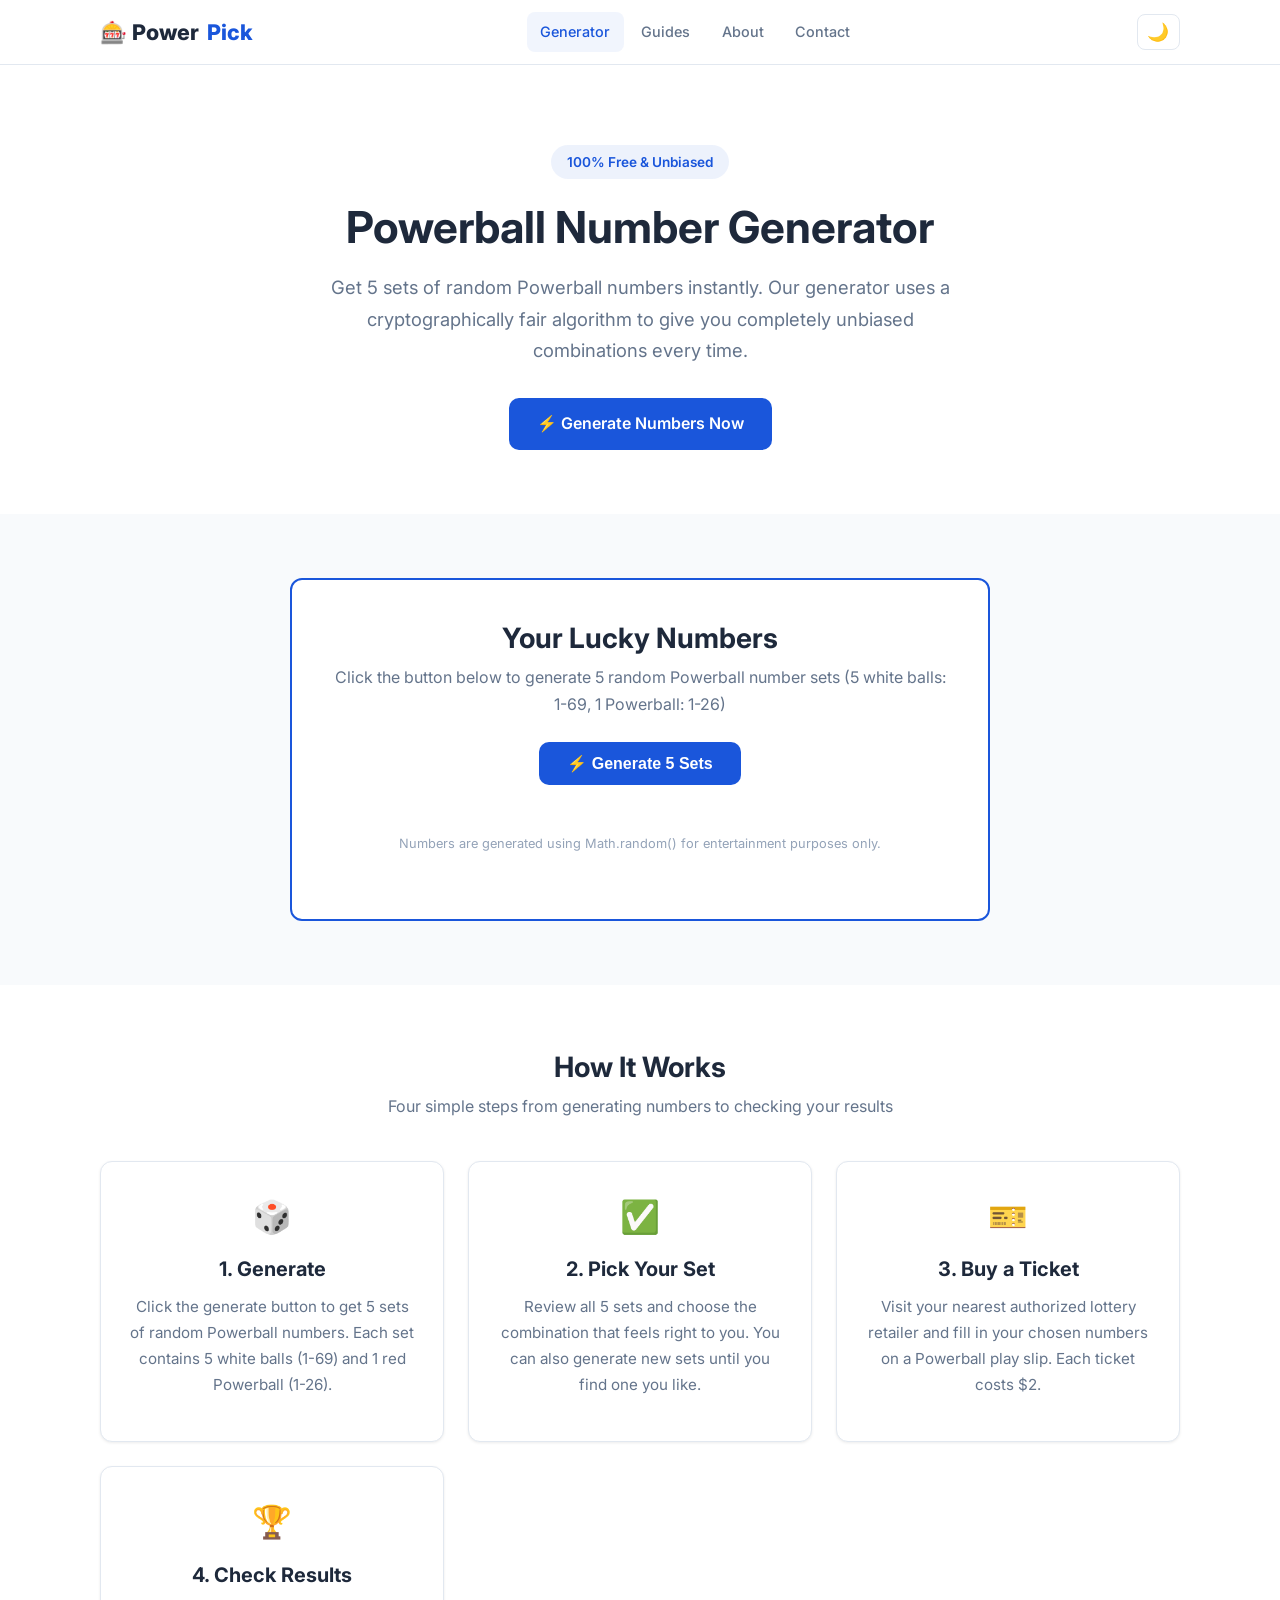
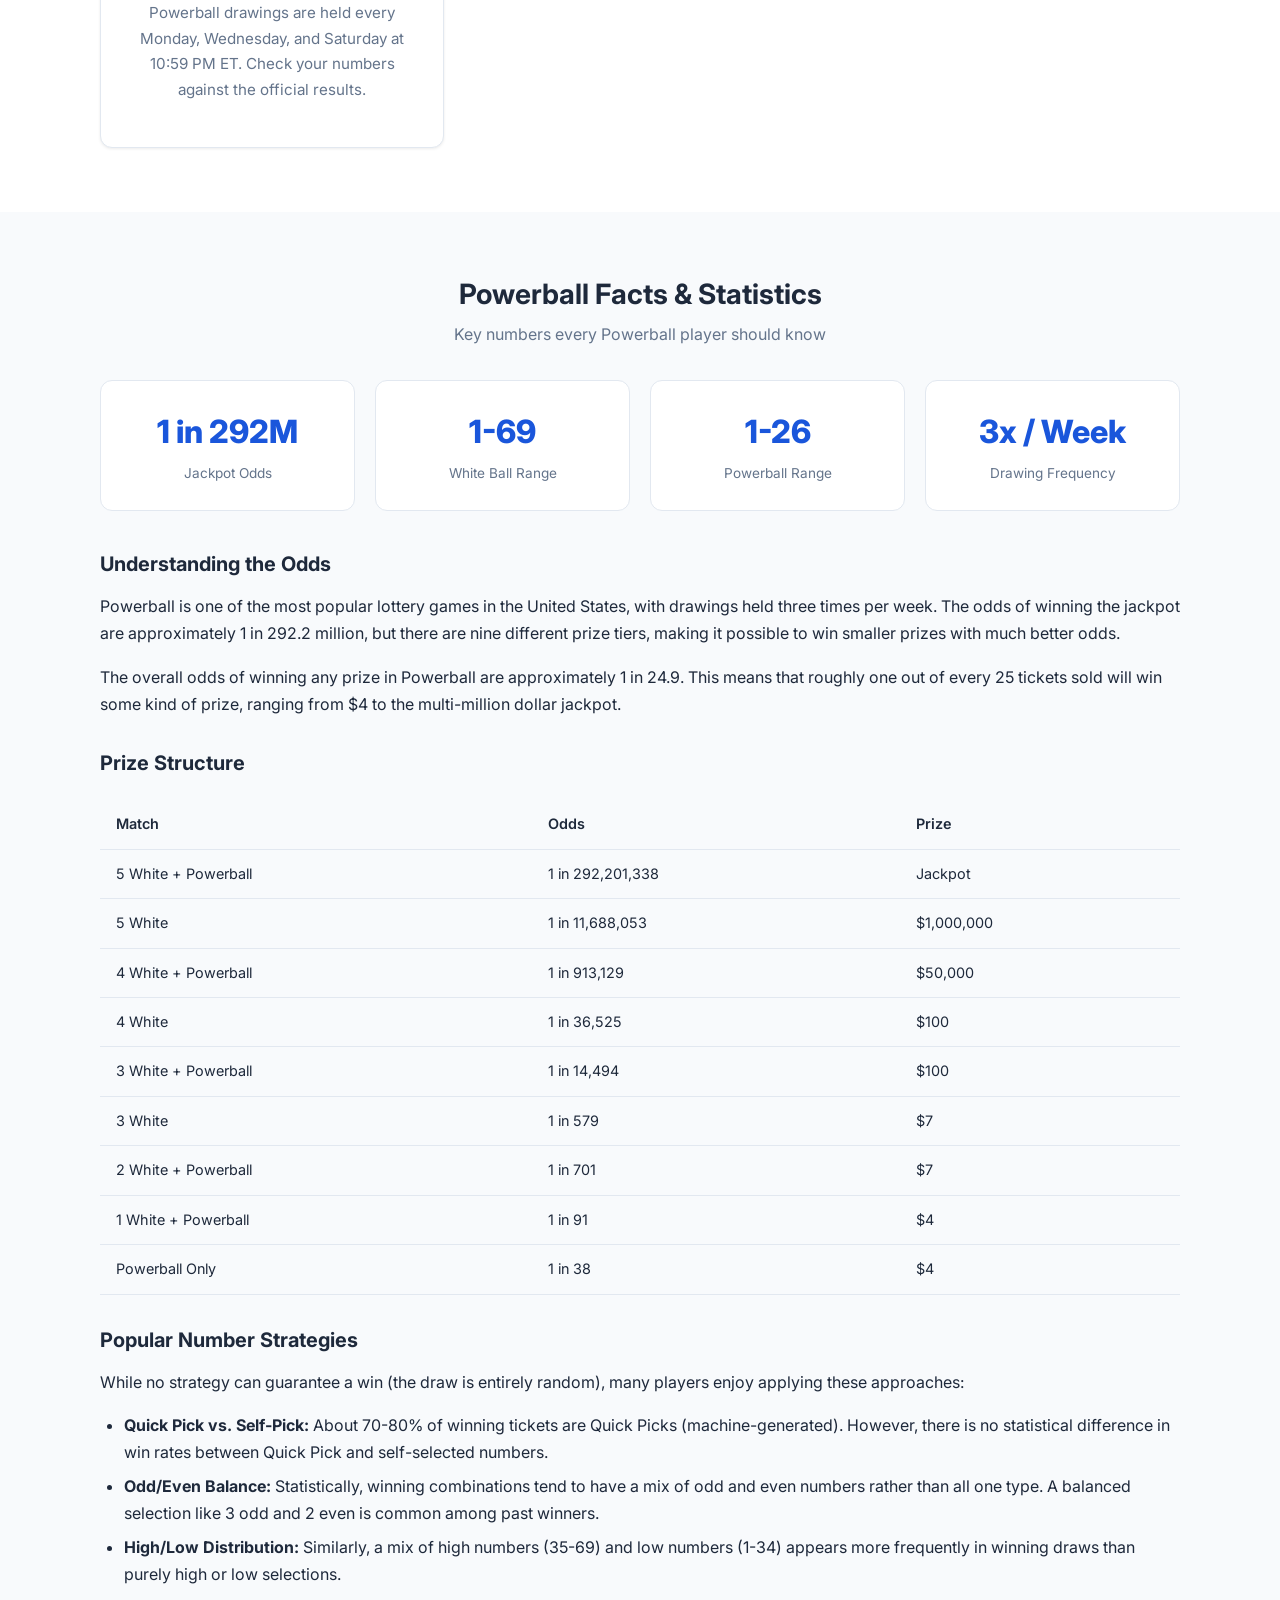
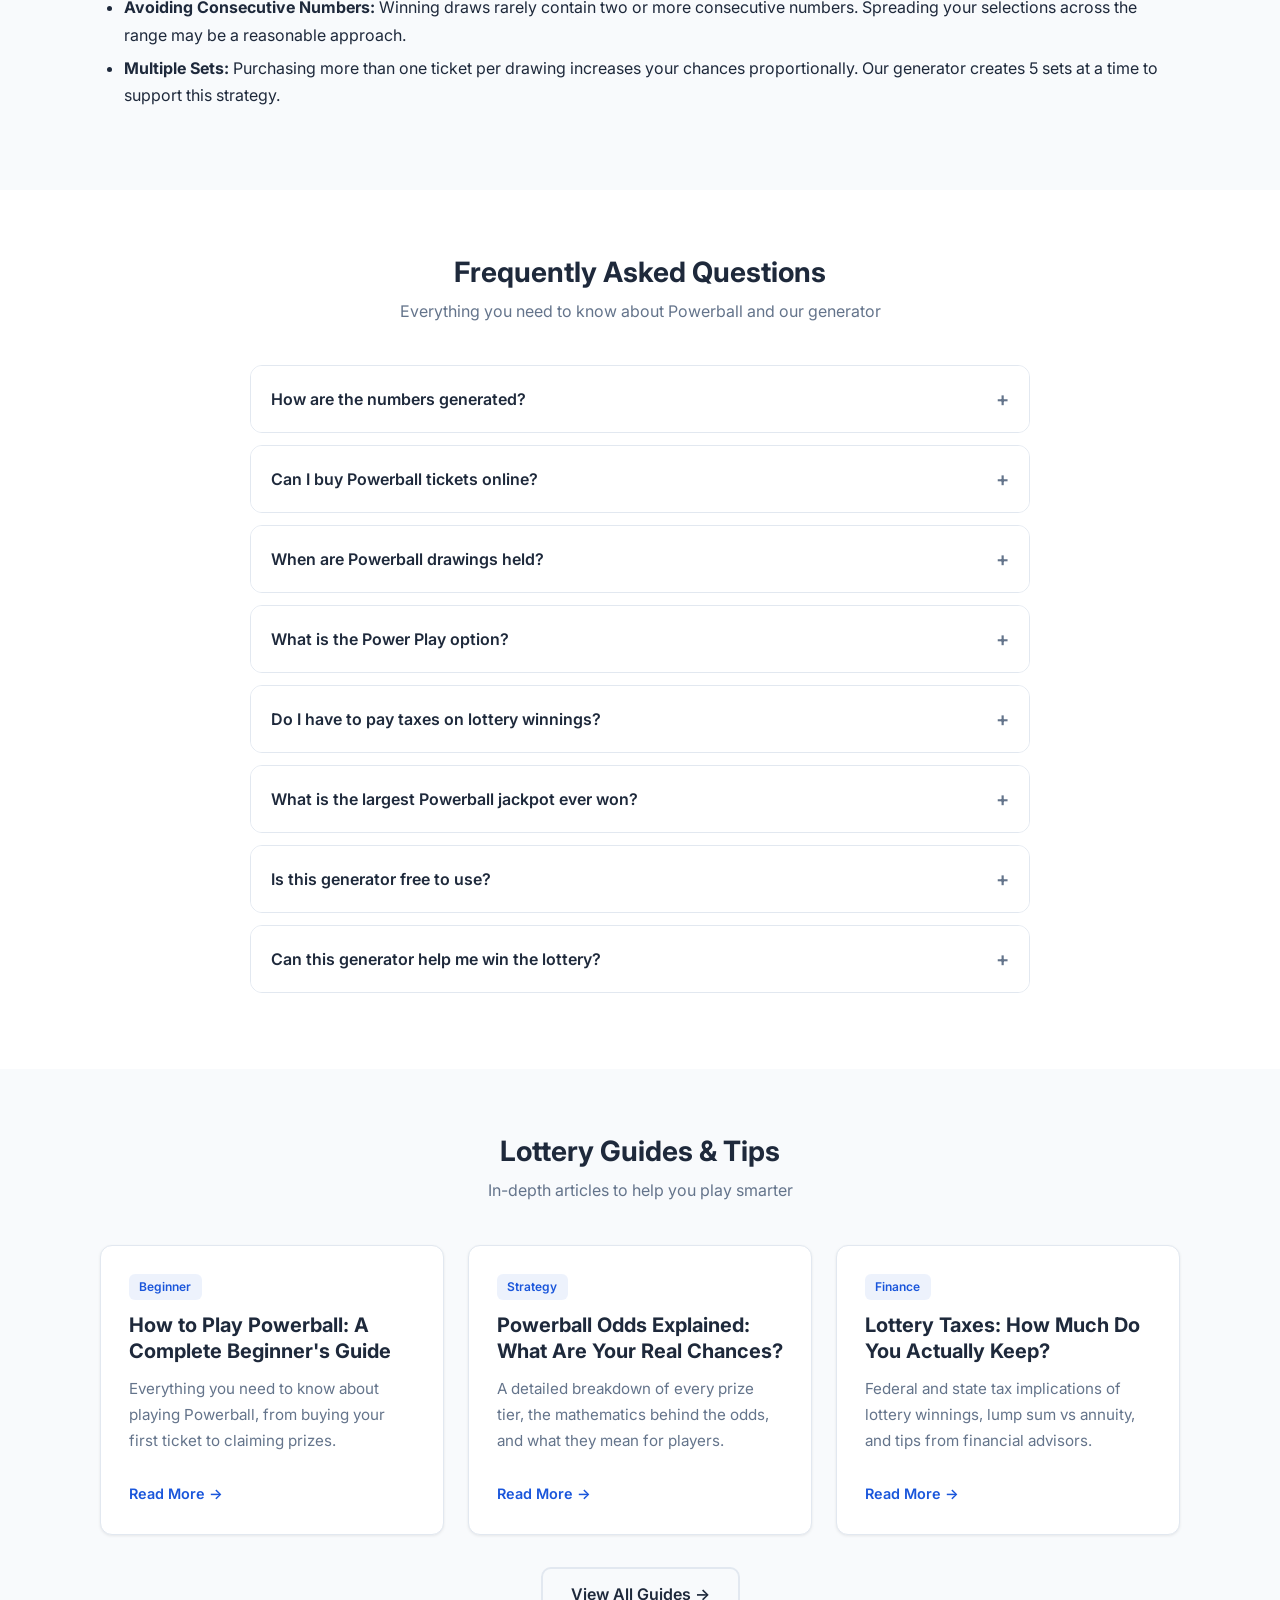
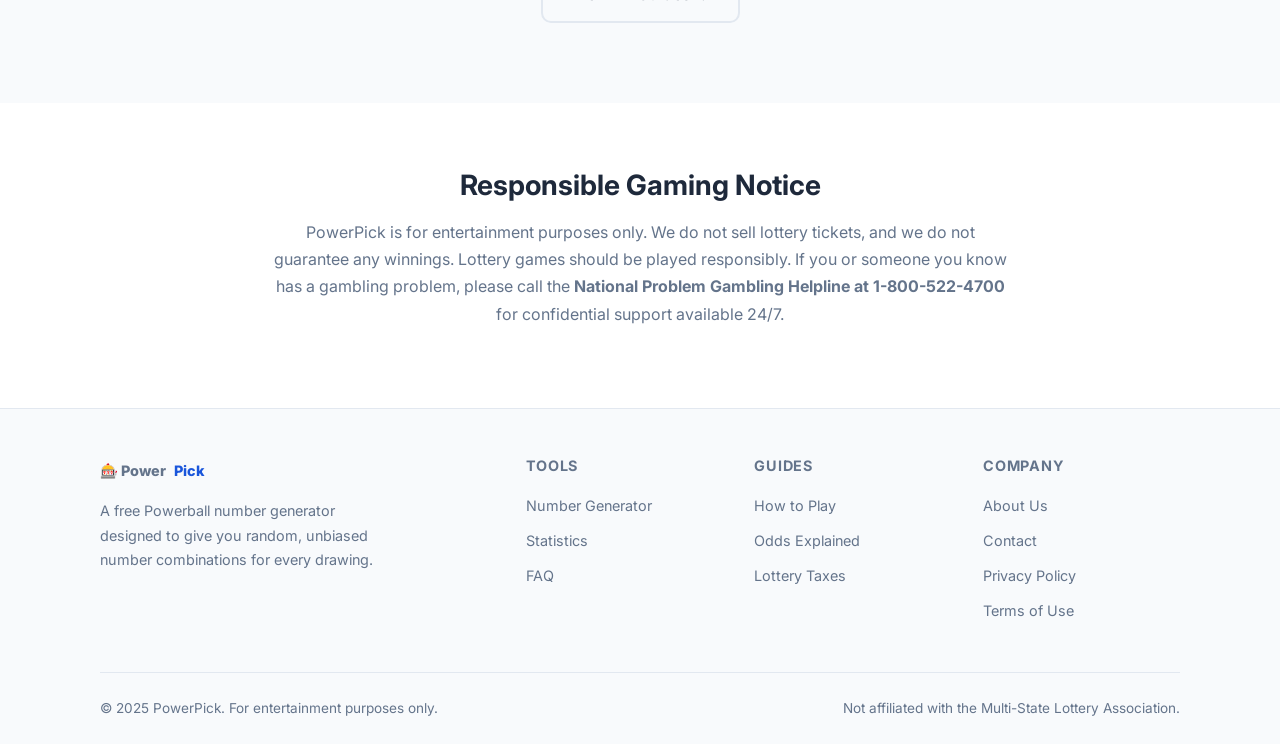
==== commit 8838fa47: "Rebuild site for AdSense approval: multi-page structure with original content - Add 3 in-depth guide" ====
--- a/index.html
+++ b/index.html
@@ -1,245 +1,288 @@
 <!DOCTYPE html>
 <html lang="en">
 <head>
-    <meta charset="UTF-8">
-    <meta name="viewport" content="width=device-width, initial-scale=1.0">
-    <title>Powerball Number Generator | Free Lucky Number Picks & Statistics</title>
-    <meta name="description" content="Free Powerball number generator. Get 5 sets of lucky Powerball numbers instantly. Includes winning statistics, strategies, and prize breakdown.">
-    <meta name="google-adsense-account" content="ca-pub-9947991296914983">
-    <script async src="https://pagead2.googlesyndication.com/pagead/js/adsbygoogle.js?client=ca-pub-9947991296914983" crossorigin="anonymous"></script>
-    <link rel="stylesheet" href="style.css">
+  <meta charset="UTF-8">
+  <script type="text/javascript">(function(c,l,a,r,i,t,y){c[a]=c[a]||function(){(c[a].q=c[a].q||[]).push(arguments)};t=l.createElement(r);t.async=1;t.src="https://www.clarity.ms/tag/"+i;y=l.getElementsByTagName(r)[0];y.parentNode.insertBefore(t,y)})(window,document,"clarity","script","w0kabbhfxb");</script>
+  <script async src="https://www.googletagmanager.com/gtag/js?id=G-N1R4P6101L"></script>
+  <script>window.dataLayer=window.dataLayer||[];function gtag(){dataLayer.push(arguments)}gtag('js',new Date());gtag('config','G-N1R4P6101L');</script>
+  <meta name="google-adsense-account" content="ca-pub-9947991296914983">
+  <meta name="viewport" content="width=device-width,initial-scale=1">
+  <title>PowerPick - Free Powerball Number Generator | Random Lottery Numbers</title>
+  <meta name="description" content="Generate random Powerball numbers for free. Get 5 sets of unbiased lottery numbers instantly. Learn strategies, odds, prize structures, and how to play Powerball.">
+  <meta name="keywords" content="Powerball, number generator, lottery, random numbers, Powerball odds, lottery strategy">
+  <meta name="author" content="PowerPick">
+  <meta name="robots" content="index, follow">
+  <link rel="canonical" href="https://product-builder-lecture-75g.pages.dev/">
+  <meta property="og:title" content="PowerPick - Free Powerball Number Generator">
+  <meta property="og:description" content="Generate random Powerball numbers for free. 5 sets of unbiased lottery numbers instantly.">
+  <meta property="og:type" content="website">
+  <meta property="og:url" content="https://product-builder-lecture-75g.pages.dev/">
+  <link rel="preconnect" href="https://fonts.googleapis.com">
+  <link rel="preconnect" href="https://fonts.gstatic.com" crossorigin>
+  <link href="https://fonts.googleapis.com/css2?family=Inter:wght@400;500;600;700;800&display=swap" rel="stylesheet">
+  <link rel="stylesheet" href="/css/style.css">
+  <!-- Google AdSense -->
+  <script async src="https://pagead2.googlesyndication.com/pagead/js/adsbygoogle.js?client=ca-pub-9947991296914983" crossorigin="anonymous"></script>
+  <!-- Google Analytics -->
+  <script async src="https://www.googletagmanager.com/gtag/js?id=G-N1R4P6101L"></script>
+  <script>window.dataLayer=window.dataLayer||[];function gtag(){dataLayer.push(arguments)}gtag('js',new Date());gtag('config','G-N1R4P6101L');</script>
 </head>
 <body>
-    <header>
-        <div class="header-inner">
-            <div class="logo">⚡ PowerPick</div>
-            <nav>
-                <a href="#generator">Generator</a>
-                <a href="#how-it-works">How It Works</a>
-                <a href="#stats">Statistics</a>
-                <a href="#faq">FAQ</a>
-            </nav>
-            <button id="theme-toggle">🌙 Dark Mode</button>
-        </div>
-    </header>
-
-    <main>
-        <!-- Hero -->
-        <section class="hero">
-            <h1>Powerball Number Generator</h1>
-            <p class="hero-desc">Get 5 sets of lucky Powerball numbers instantly — free, random, and unbiased.</p>
-        </section>
-
-        <!-- Top Ad -->
-        <div class="ad-container">
-            <ins class="adsbygoogle"
-                 style="display:block"
-                 data-ad-client="ca-pub-9947991296914983"
-                 data-ad-slot="auto"
-                 data-ad-format="auto"
-                 data-full-width-responsive="true"></ins>
-            <script>(adsbygoogle = window.adsbygoogle || []).push({});</script>
-        </div>
-
-        <!-- Generator -->
-        <section id="generator" class="card">
-            <h2>Generate My Numbers</h2>
-            <p>Click the button to generate <strong>5 complete Powerball sets</strong> — each with 5 white balls (1–69) and 1 red Powerball (1–26).</p>
-            <button id="generator-btn">⚡ Generate 5 Sets</button>
-            <div id="sets-container"></div>
-            <p id="generator-tip" class="tip-text"></p>
-        </section>
-
-        <!-- How It Works -->
-        <section id="how-it-works" class="card">
-            <h2>How It Works</h2>
-            <div class="steps">
-                <div class="step">
-                    <span class="step-num">1</span>
-                    <h3>Generate</h3>
-                    <p>Click the button to instantly generate 5 random Powerball number sets using a fair random algorithm.</p>
-                </div>
-                <div class="step">
-                    <span class="step-num">2</span>
-                    <h3>Pick Your Set</h3>
-                    <p>Choose the set that feels lucky to you, or use all 5 for better coverage across multiple tickets.</p>
-                </div>
-                <div class="step">
-                    <span class="step-num">3</span>
-                    <h3>Buy a Ticket</h3>
-                    <p>Purchase your Powerball ticket at any authorized retailer or online via your state lottery website.</p>
-                </div>
-                <div class="step">
-                    <span class="step-num">4</span>
-                    <h3>Check Results</h3>
-                    <p>Drawings are held every Monday, Wednesday, and Saturday at 10:59 PM ET. Check powerball.com for results.</p>
-                </div>
-            </div>
-        </section>
-
-        <!-- Mid Ad -->
-        <div class="ad-container">
-            <ins class="adsbygoogle"
-                 style="display:block"
-                 data-ad-client="ca-pub-9947991296914983"
-                 data-ad-slot="auto"
-                 data-ad-format="auto"
-                 data-full-width-responsive="true"></ins>
-            <script>(adsbygoogle = window.adsbygoogle || []).push({});</script>
-        </div>
-
-        <!-- Statistics -->
-        <section id="stats" class="card">
-            <h2>Powerball Statistics</h2>
-            <p class="section-desc">Understanding the odds helps you play smarter. Here's everything you need to know about Powerball probabilities.</p>
-
-            <div class="stats-grid">
-                <div class="stat-item">
-                    <span class="stat-number">1 in 292M</span>
-                    <span class="stat-label">Jackpot Odds</span>
-                </div>
-                <div class="stat-item">
-                    <span class="stat-number">1–69</span>
-                    <span class="stat-label">White Ball Range</span>
-                </div>
-                <div class="stat-item">
-                    <span class="stat-number">1–26</span>
-                    <span class="stat-label">Powerball Range</span>
-                </div>
-                <div class="stat-item">
-                    <span class="stat-number">Mon / Wed / Sat</span>
-                    <span class="stat-label">Drawing Days</span>
-                </div>
-            </div>
-
-            <h3>Number Selection Strategies</h3>
-            <ul class="strategy-list">
-                <li><strong>Quick Pick (Random):</strong> This generator uses a fully random algorithm — every number has an equal chance of being selected, just like the official drawing machine.</li>
-                <li><strong>Odd/Even Balance:</strong> Statistically, combinations with 3 odd and 2 even numbers (or 2 odd / 3 even) appear more frequently than all-odd or all-even sets.</li>
-                <li><strong>Low/High Balance:</strong> Mix numbers from 1–35 (low) and 36–69 (high). Pure low or pure high combinations are historically rare winners.</li>
-                <li><strong>Avoid Consecutive Runs:</strong> Sets like 1-2-3-4-5 are mathematically possible but statistically very rare in winning draws.</li>
-                <li><strong>Multiple Sets:</strong> Playing 5 different sets (as shown above) increases your coverage without repeating the same combination.</li>
-            </ul>
-
-            <div class="notice">
-                <strong>⚠️ Reminder:</strong> Powerball is a game of chance. No strategy or generator can predict winning numbers. Please play responsibly and within your means.
-            </div>
-        </section>
-
-        <!-- Prize Breakdown -->
-        <section class="card">
-            <h2>Prize Structure</h2>
-            <p class="section-desc">Powerball offers 9 ways to win. You don't need all 6 numbers to take home a prize.</p>
-            <div class="prize-table-wrapper">
-                <table class="prize-table">
-                    <thead>
-                        <tr>
-                            <th>Prize Tier</th>
-                            <th>Match</th>
-                            <th>Odds</th>
-                            <th>Prize</th>
-                        </tr>
-                    </thead>
-                    <tbody>
-                        <tr><td>Jackpot</td><td>5 + Powerball</td><td>1 in 292,201,338</td><td>Jackpot (starts at $20M)</td></tr>
-                        <tr><td>2nd Prize</td><td>5 numbers</td><td>1 in 11,688,054</td><td>$1,000,000</td></tr>
-                        <tr><td>3rd Prize</td><td>4 + Powerball</td><td>1 in 913,129</td><td>$50,000</td></tr>
-                        <tr><td>4th Prize</td><td>4 numbers</td><td>1 in 36,525</td><td>$100</td></tr>
-                        <tr><td>5th Prize</td><td>3 + Powerball</td><td>1 in 14,494</td><td>$100</td></tr>
-                        <tr><td>6th Prize</td><td>3 numbers</td><td>1 in 580</td><td>$7</td></tr>
-                        <tr><td>7th Prize</td><td>2 + Powerball</td><td>1 in 701</td><td>$7</td></tr>
-                        <tr><td>8th Prize</td><td>1 + Powerball</td><td>1 in 92</td><td>$4</td></tr>
-                        <tr><td>9th Prize</td><td>Powerball only</td><td>1 in 38</td><td>$4</td></tr>
-                    </tbody>
-                </table>
-            </div>
-        </section>
-
-        <!-- Bottom Ad -->
-        <div class="ad-container">
-            <ins class="adsbygoogle"
-                 style="display:block"
-                 data-ad-client="ca-pub-9947991296914983"
-                 data-ad-slot="auto"
-                 data-ad-format="auto"
-                 data-full-width-responsive="true"></ins>
-            <script>(adsbygoogle = window.adsbygoogle || []).push({});</script>
-        </div>
-
-        <!-- FAQ -->
-        <section id="faq" class="card">
-            <h2>Frequently Asked Questions</h2>
-            <div class="faq-list">
-                <div class="faq-item">
-                    <h3>Q. Are the numbers generated truly random?</h3>
-                    <p>Yes. This generator uses the browser's <code>Math.random()</code> function to produce statistically unbiased numbers. No number has any advantage over another.</p>
-                </div>
-                <div class="faq-item">
-                    <h3>Q. Where can I buy a Powerball ticket?</h3>
-                    <p>Powerball tickets are available at authorized retailers in 45 states, Washington D.C., Puerto Rico, and the U.S. Virgin Islands. Some states also allow online purchases through their official lottery apps.</p>
-                </div>
-                <div class="faq-item">
-                    <h3>Q. When are Powerball drawings held?</h3>
-                    <p>Drawings take place every Monday, Wednesday, and Saturday at 10:59 PM ET. Results are published immediately on powerball.com.</p>
-                </div>
-                <div class="faq-item">
-                    <h3>Q. Should I use the same numbers every week?</h3>
-                    <p>Each Powerball drawing is completely independent. Prior results have zero influence on future draws, so repeating numbers gives no advantage or disadvantage.</p>
-                </div>
-                <div class="faq-item">
-                    <h3>Q. Are Powerball winnings taxed?</h3>
-                    <p>Yes. Federal taxes of 37% apply to prizes over $600. State taxes vary by location. For jackpots, winners choose between a lump-sum cash option or an annuity paid over 29 years.</p>
-                </div>
-                <div class="faq-item">
-                    <h3>Q. What is the Power Play option?</h3>
-                    <p>Power Play is an add-on for $1 extra that multiplies non-jackpot prizes by 2×, 3×, 4×, 5×, or 10×. The 10× multiplier is only available when the jackpot is $150 million or less.</p>
-                </div>
-            </div>
-        </section>
-
-        <!-- Contact -->
-        <section id="contact-section" class="card">
-            <h2>Contact & Partnership</h2>
-            <p>Have feedback, partnership inquiries, or suggestions? Send us a message below.</p>
-            <form action="https://formspree.io/f/xvzwjqvz" method="POST">
-                <div class="form-group">
-                    <label for="email">Your Email</label>
-                    <input type="email" name="email" id="email" required placeholder="example@email.com">
-                </div>
-                <div class="form-group">
-                    <label for="message">Message</label>
-                    <textarea name="message" id="message" required placeholder="How can we help you?"></textarea>
-                </div>
-                <button type="submit" id="submit-btn">Send Message</button>
-            </form>
-        </section>
-
-        <!-- Comments -->
-        <section id="disqus-section">
-            <h2>Comments</h2>
-            <div id="disqus_thread"></div>
-            <script>
-                (function() {
-                    var d = document, s = d.createElement('script');
-                    s.src = 'https://foremost-1.disqus.com/embed.js';
-                    s.setAttribute('data-timestamp', +new Date());
-                    (d.head || d.body).appendChild(s);
-                })();
-            </script>
-            <noscript>Please enable JavaScript to view the <a href="https://disqus.com/?ref_noscript">comments powered by Disqus.</a></noscript>
-        </section>
-    </main>
-
-    <footer>
-        <div class="footer-inner">
-            <p>© 2024 PowerPick. For entertainment purposes only. We do not guarantee any lottery winnings.</p>
-            <div class="footer-links">
-                <a href="privacy.html">Privacy Policy</a>
-                <a href="terms.html">Terms of Use</a>
-            </div>
-        </div>
-    </footer>
-
-    <script src="main.js"></script>
+
+<!-- Header -->
+<header class="header">
+  <div class="container">
+    <a href="/" class="logo">&#127920; Power<span>Pick</span></a>
+    <nav class="nav" id="main-nav">
+      <a href="/" class="active">Generator</a>
+      <a href="/guides/">Guides</a>
+      <a href="/about.html">About</a>
+      <a href="/contact.html">Contact</a>
+    </nav>
+    <div style="display:flex;gap:.5rem;align-items:center">
+      <button class="theme-toggle" onclick="toggleTheme()" aria-label="Toggle dark mode">&#127769;</button>
+      <button class="nav-toggle" onclick="toggleNav()" aria-label="Toggle menu">&#9776;</button>
+    </div>
+  </div>
+</header>
+
+<main>
+
+<!-- Hero -->
+<section class="hero">
+  <div class="container">
+    <span class="hero-badge">100% Free &amp; Unbiased</span>
+    <h1>Powerball Number Generator</h1>
+    <p>Get 5 sets of random Powerball numbers instantly. Our generator uses a cryptographically fair algorithm to give you completely unbiased combinations every time.</p>
+    <a href="#generator" class="btn btn-primary">&#9889; Generate Numbers Now</a>
+  </div>
+</section>
+
+<!-- Generator -->
+<section class="section section-alt" id="generator">
+  <div class="container">
+    <div class="generator-box">
+      <h2>Your Lucky Numbers</h2>
+      <p>Click the button below to generate 5 random Powerball number sets (5 white balls: 1-69, 1 Powerball: 1-26)</p>
+      <button class="btn btn-primary" onclick="generateSets()">&#9889; Generate 5 Sets</button>
+      <div class="number-sets" id="number-sets"></div>
+      <p style="font-size:.8rem;color:var(--text-light);margin-top:1rem">Numbers are generated using Math.random() for entertainment purposes only.</p>
+    </div>
+  </div>
+</section>
+
+<!-- How It Works -->
+<section class="section" id="how-it-works">
+  <div class="container">
+    <h2 style="text-align:center;margin-bottom:.5rem">How It Works</h2>
+    <p style="text-align:center;color:var(--text-muted);margin-bottom:2.5rem">Four simple steps from generating numbers to checking your results</p>
+    <div class="card-grid">
+      <div class="card" style="text-align:center">
+        <div style="font-size:2rem;margin-bottom:.75rem">&#127922;</div>
+        <h3>1. Generate</h3>
+        <p>Click the generate button to get 5 sets of random Powerball numbers. Each set contains 5 white balls (1-69) and 1 red Powerball (1-26).</p>
+      </div>
+      <div class="card" style="text-align:center">
+        <div style="font-size:2rem;margin-bottom:.75rem">&#9989;</div>
+        <h3>2. Pick Your Set</h3>
+        <p>Review all 5 sets and choose the combination that feels right to you. You can also generate new sets until you find one you like.</p>
+      </div>
+      <div class="card" style="text-align:center">
+        <div style="font-size:2rem;margin-bottom:.75rem">&#127915;</div>
+        <h3>3. Buy a Ticket</h3>
+        <p>Visit your nearest authorized lottery retailer and fill in your chosen numbers on a Powerball play slip. Each ticket costs $2.</p>
+      </div>
+      <div class="card" style="text-align:center">
+        <div style="font-size:2rem;margin-bottom:.75rem">&#127942;</div>
+        <h3>4. Check Results</h3>
+        <p>Powerball drawings are held every Monday, Wednesday, and Saturday at 10:59 PM ET. Check your numbers against the official results.</p>
+      </div>
+    </div>
+  </div>
+</section>
+
+<!-- Statistics -->
+<section class="section section-alt" id="stats">
+  <div class="container">
+    <h2 style="text-align:center;margin-bottom:.5rem">Powerball Facts &amp; Statistics</h2>
+    <p style="text-align:center;color:var(--text-muted);margin-bottom:2rem">Key numbers every Powerball player should know</p>
+    <div class="stats-grid">
+      <div class="stat-card">
+        <span class="num">1 in 292M</span>
+        <span class="label">Jackpot Odds</span>
+      </div>
+      <div class="stat-card">
+        <span class="num">1-69</span>
+        <span class="label">White Ball Range</span>
+      </div>
+      <div class="stat-card">
+        <span class="num">1-26</span>
+        <span class="label">Powerball Range</span>
+      </div>
+      <div class="stat-card">
+        <span class="num">3x / Week</span>
+        <span class="label">Drawing Frequency</span>
+      </div>
+    </div>
+
+    <h3 style="margin:2.5rem 0 1rem">Understanding the Odds</h3>
+    <p>Powerball is one of the most popular lottery games in the United States, with drawings held three times per week. The odds of winning the jackpot are approximately 1 in 292.2 million, but there are nine different prize tiers, making it possible to win smaller prizes with much better odds.</p>
+    <p>The overall odds of winning any prize in Powerball are approximately 1 in 24.9. This means that roughly one out of every 25 tickets sold will win some kind of prize, ranging from $4 to the multi-million dollar jackpot.</p>
+
+    <h3 style="margin:2rem 0 1rem">Prize Structure</h3>
+    <div class="table-wrap">
+      <table>
+        <thead>
+          <tr><th>Match</th><th>Odds</th><th>Prize</th></tr>
+        </thead>
+        <tbody>
+          <tr><td>5 White + Powerball</td><td>1 in 292,201,338</td><td>Jackpot</td></tr>
+          <tr><td>5 White</td><td>1 in 11,688,053</td><td>$1,000,000</td></tr>
+          <tr><td>4 White + Powerball</td><td>1 in 913,129</td><td>$50,000</td></tr>
+          <tr><td>4 White</td><td>1 in 36,525</td><td>$100</td></tr>
+          <tr><td>3 White + Powerball</td><td>1 in 14,494</td><td>$100</td></tr>
+          <tr><td>3 White</td><td>1 in 579</td><td>$7</td></tr>
+          <tr><td>2 White + Powerball</td><td>1 in 701</td><td>$7</td></tr>
+          <tr><td>1 White + Powerball</td><td>1 in 91</td><td>$4</td></tr>
+          <tr><td>Powerball Only</td><td>1 in 38</td><td>$4</td></tr>
+        </tbody>
+      </table>
+    </div>
+
+    <h3 style="margin:2rem 0 1rem">Popular Number Strategies</h3>
+    <p>While no strategy can guarantee a win (the draw is entirely random), many players enjoy applying these approaches:</p>
+    <ul>
+      <li><strong>Quick Pick vs. Self-Pick:</strong> About 70-80% of winning tickets are Quick Picks (machine-generated). However, there is no statistical difference in win rates between Quick Pick and self-selected numbers.</li>
+      <li><strong>Odd/Even Balance:</strong> Statistically, winning combinations tend to have a mix of odd and even numbers rather than all one type. A balanced selection like 3 odd and 2 even is common among past winners.</li>
+      <li><strong>High/Low Distribution:</strong> Similarly, a mix of high numbers (35-69) and low numbers (1-34) appears more frequently in winning draws than purely high or low selections.</li>
+      <li><strong>Avoiding Consecutive Numbers:</strong> Winning draws rarely contain two or more consecutive numbers. Spreading your selections across the range may be a reasonable approach.</li>
+      <li><strong>Multiple Sets:</strong> Purchasing more than one ticket per drawing increases your chances proportionally. Our generator creates 5 sets at a time to support this strategy.</li>
+    </ul>
+  </div>
+</section>
+
+<!-- FAQ -->
+<section class="section" id="faq">
+  <div class="container">
+    <h2 style="text-align:center;margin-bottom:.5rem">Frequently Asked Questions</h2>
+    <p style="text-align:center;color:var(--text-muted);margin-bottom:2.5rem">Everything you need to know about Powerball and our generator</p>
+    <div class="faq-list" style="max-width:780px;margin:0 auto">
+      <div class="faq-item">
+        <div class="faq-q">How are the numbers generated?</div>
+        <div class="faq-a"><p>Our generator uses JavaScript's Math.random() function to produce uniformly distributed random numbers. Each number has an equal probability of being selected, ensuring a completely unbiased result. The white balls are selected from 1-69 without duplicates, and the Powerball is independently selected from 1-26.</p></div>
+      </div>
+      <div class="faq-item">
+        <div class="faq-q">Can I buy Powerball tickets online?</div>
+        <div class="faq-a"><p>Powerball ticket availability online depends on your state. Some states allow online purchases through official lottery websites or authorized apps like Jackpocket. However, many states still require in-person purchases at authorized retailers. Check your state lottery's official website for current rules.</p></div>
+      </div>
+      <div class="faq-item">
+        <div class="faq-q">When are Powerball drawings held?</div>
+        <div class="faq-a"><p>Powerball drawings take place three times per week: every Monday, Wednesday, and Saturday at 10:59 PM Eastern Time. Ticket sales typically close 1-2 hours before the drawing, depending on the state. Results are available on the official Powerball website shortly after the drawing.</p></div>
+      </div>
+      <div class="faq-item">
+        <div class="faq-q">What is the Power Play option?</div>
+        <div class="faq-a"><p>Power Play is an add-on feature that costs an additional $1 per play. It can multiply non-jackpot prizes by 2x, 3x, 4x, 5x, or even 10x (when the jackpot is under $150 million). The Match 5 prize is always doubled to $2,000,000 with Power Play. It does not affect the jackpot prize.</p></div>
+      </div>
+      <div class="faq-item">
+        <div class="faq-q">Do I have to pay taxes on lottery winnings?</div>
+        <div class="faq-a"><p>Yes, lottery winnings in the United States are subject to federal income tax. The IRS withholds 24% on prizes over $5,000. Additionally, most states impose their own income tax on lottery winnings. The actual tax rate depends on your total income and filing status. Large winners are advised to consult a tax professional.</p></div>
+      </div>
+      <div class="faq-item">
+        <div class="faq-q">What is the largest Powerball jackpot ever won?</div>
+        <div class="faq-a"><p>The largest Powerball jackpot in history was $2.04 billion, won on November 7, 2022, by a single ticket purchased in Altadena, California. This was also the largest lottery prize ever won worldwide. The winner chose the lump-sum payment option, which was valued at approximately $997.6 million before taxes.</p></div>
+      </div>
+      <div class="faq-item">
+        <div class="faq-q">Is this generator free to use?</div>
+        <div class="faq-a"><p>Yes, PowerPick is completely free to use. There are no hidden fees, no sign-up required, and no limitations on how many times you can generate numbers. We are supported by advertising and aim to provide a useful tool for Powerball players everywhere.</p></div>
+      </div>
+      <div class="faq-item">
+        <div class="faq-q">Can this generator help me win the lottery?</div>
+        <div class="faq-a"><p>No generator can guarantee a lottery win. Powerball is a game of pure chance, and every number combination has exactly the same probability of being drawn. Our tool simply provides a convenient way to select random numbers. Always play responsibly and within your budget.</p></div>
+      </div>
+    </div>
+  </div>
+</section>
+
+<!-- Guides Teaser -->
+<section class="section section-alt">
+  <div class="container">
+    <h2 style="text-align:center;margin-bottom:.5rem">Lottery Guides &amp; Tips</h2>
+    <p style="text-align:center;color:var(--text-muted);margin-bottom:2.5rem">In-depth articles to help you play smarter</p>
+    <div class="card-grid">
+      <div class="card guide-card">
+        <span class="tag">Beginner</span>
+        <h3><a href="/guides/how-to-play-powerball.html">How to Play Powerball: A Complete Beginner's Guide</a></h3>
+        <p class="excerpt">Everything you need to know about playing Powerball, from buying your first ticket to claiming prizes.</p>
+        <a href="/guides/how-to-play-powerball.html" class="read-more">Read More &rarr;</a>
+      </div>
+      <div class="card guide-card">
+        <span class="tag">Strategy</span>
+        <h3><a href="/guides/powerball-odds-explained.html">Powerball Odds Explained: What Are Your Real Chances?</a></h3>
+        <p class="excerpt">A detailed breakdown of every prize tier, the mathematics behind the odds, and what they mean for players.</p>
+        <a href="/guides/powerball-odds-explained.html" class="read-more">Read More &rarr;</a>
+      </div>
+      <div class="card guide-card">
+        <span class="tag">Finance</span>
+        <h3><a href="/guides/lottery-taxes-guide.html">Lottery Taxes: How Much Do You Actually Keep?</a></h3>
+        <p class="excerpt">Federal and state tax implications of lottery winnings, lump sum vs annuity, and tips from financial advisors.</p>
+        <a href="/guides/lottery-taxes-guide.html" class="read-more">Read More &rarr;</a>
+      </div>
+    </div>
+    <p style="text-align:center;margin-top:2rem"><a href="/guides/" class="btn btn-outline">View All Guides &rarr;</a></p>
+  </div>
+</section>
+
+<!-- Disclaimer -->
+<section class="section">
+  <div class="container" style="max-width:780px;text-align:center">
+    <h2 style="margin-bottom:1rem">Responsible Gaming Notice</h2>
+    <p style="color:var(--text-muted)">PowerPick is for entertainment purposes only. We do not sell lottery tickets, and we do not guarantee any winnings. Lottery games should be played responsibly. If you or someone you know has a gambling problem, please call the <strong>National Problem Gambling Helpline at 1-800-522-4700</strong> for confidential support available 24/7.</p>
+  </div>
+</section>
+
+</main>
+
+<!-- Footer -->
+<footer class="footer">
+  <div class="container">
+    <div class="footer-grid">
+      <div>
+        <a href="/" class="logo" style="margin-bottom:1rem;display:inline-flex">&#127920; Power<span>Pick</span></a>
+        <p style="color:var(--text-muted);font-size:.9rem;max-width:300px">A free Powerball number generator designed to give you random, unbiased number combinations for every drawing.</p>
+      </div>
+      <div>
+        <h4>Tools</h4>
+        <ul>
+          <li><a href="/#generator">Number Generator</a></li>
+          <li><a href="/#stats">Statistics</a></li>
+          <li><a href="/#faq">FAQ</a></li>
+        </ul>
+      </div>
+      <div>
+        <h4>Guides</h4>
+        <ul>
+          <li><a href="/guides/how-to-play-powerball.html">How to Play</a></li>
+          <li><a href="/guides/powerball-odds-explained.html">Odds Explained</a></li>
+          <li><a href="/guides/lottery-taxes-guide.html">Lottery Taxes</a></li>
+        </ul>
+      </div>
+      <div>
+        <h4>Company</h4>
+        <ul>
+          <li><a href="/about.html">About Us</a></li>
+          <li><a href="/contact.html">Contact</a></li>
+          <li><a href="/privacy.html">Privacy Policy</a></li>
+          <li><a href="/terms.html">Terms of Use</a></li>
+        </ul>
+      </div>
+    </div>
+    <div class="footer-bottom">
+      <span>&copy; 2025 PowerPick. For entertainment purposes only.</span>
+      <span>Not affiliated with the Multi-State Lottery Association.</span>
+    </div>
+  </div>
+</footer>
+
+<script src="/js/main.js"></script>
 </body>
 </html>
--- a/css/style.css
+++ b/css/style.css
@@ -0,0 +1,149 @@
+/* ===== Reset & Base ===== */
+*,*::before,*::after{box-sizing:border-box;margin:0;padding:0}
+:root{
+  --primary:#1a56db;--primary-light:#3b82f6;--primary-dark:#1e40af;
+  --bg:#ffffff;--bg-alt:#f8fafc;--bg-card:#ffffff;
+  --text:#1e293b;--text-muted:#64748b;--text-light:#94a3b8;
+  --border:#e2e8f0;--shadow:0 1px 3px rgba(0,0,0,.08);
+  --shadow-lg:0 4px 16px rgba(0,0,0,.1);--radius:12px;
+  --max-w:1120px;--transition:.25s ease;
+}
+[data-theme="dark"]{
+  --bg:#0f172a;--bg-alt:#1e293b;--bg-card:#1e293b;
+  --text:#e2e8f0;--text-muted:#94a3b8;--text-light:#64748b;
+  --border:#334155;--shadow:0 1px 3px rgba(0,0,0,.3);
+  --shadow-lg:0 4px 16px rgba(0,0,0,.4);
+}
+html{scroll-behavior:smooth;font-size:16px}
+body{font-family:'Inter',-apple-system,BlinkMacSystemFont,'Segoe UI',sans-serif;background:var(--bg);color:var(--text);line-height:1.7;min-height:100vh;display:flex;flex-direction:column}
+a{color:var(--primary);text-decoration:none;transition:color var(--transition)}
+a:hover{color:var(--primary-dark)}
+img{max-width:100%;height:auto}
+h1,h2,h3,h4{line-height:1.3;color:var(--text)}
+h1{font-size:2.25rem}h2{font-size:1.75rem}h3{font-size:1.25rem}
+p{margin-bottom:1rem}
+ul,ol{padding-left:1.5rem;margin-bottom:1rem}
+li{margin-bottom:.4rem}
+
+/* ===== Layout ===== */
+.container{max-width:var(--max-w);margin:0 auto;padding:0 1.25rem}
+.section{padding:4rem 0}
+.section-alt{background:var(--bg-alt)}
+
+/* ===== Header / Nav ===== */
+.header{background:var(--bg);border-bottom:1px solid var(--border);position:sticky;top:0;z-index:100;backdrop-filter:blur(8px)}
+.header .container{display:flex;align-items:center;justify-content:space-between;height:64px}
+.logo{font-size:1.35rem;font-weight:800;color:var(--text);display:flex;align-items:center;gap:.5rem}
+.logo span{color:var(--primary)}
+.nav{display:flex;align-items:center;gap:.25rem}
+.nav a{padding:.5rem .85rem;border-radius:8px;font-size:.9rem;font-weight:500;color:var(--text-muted);transition:all var(--transition)}
+.nav a:hover,.nav a.active{color:var(--primary);background:rgba(26,86,219,.06)}
+.nav-toggle{display:none;background:none;border:none;color:var(--text);font-size:1.5rem;cursor:pointer}
+.theme-toggle{background:none;border:1px solid var(--border);border-radius:8px;padding:.4rem .6rem;cursor:pointer;font-size:1.1rem;color:var(--text);transition:all var(--transition)}
+.theme-toggle:hover{border-color:var(--primary)}
+
+/* ===== Hero ===== */
+.hero{padding:5rem 0 4rem;text-align:center}
+.hero h1{margin-bottom:1rem;font-size:2.75rem}
+.hero p{font-size:1.15rem;color:var(--text-muted);max-width:640px;margin:0 auto 2rem}
+.hero-badge{display:inline-block;background:rgba(26,86,219,.08);color:var(--primary);padding:.35rem 1rem;border-radius:20px;font-size:.85rem;font-weight:600;margin-bottom:1.25rem}
+
+/* ===== Buttons ===== */
+.btn{display:inline-flex;align-items:center;gap:.5rem;padding:.75rem 1.75rem;border-radius:10px;font-weight:600;font-size:1rem;border:none;cursor:pointer;transition:all var(--transition)}
+.btn-primary{background:var(--primary);color:#fff}
+.btn-primary:hover{background:var(--primary-dark);transform:translateY(-1px);box-shadow:var(--shadow-lg)}
+.btn-outline{background:transparent;border:2px solid var(--border);color:var(--text)}
+.btn-outline:hover{border-color:var(--primary);color:var(--primary)}
+
+/* ===== Cards ===== */
+.card{background:var(--bg-card);border:1px solid var(--border);border-radius:var(--radius);padding:1.75rem;box-shadow:var(--shadow);transition:all var(--transition)}
+.card:hover{box-shadow:var(--shadow-lg);transform:translateY(-2px)}
+.card h3{margin-bottom:.75rem}
+.card p{color:var(--text-muted);font-size:.95rem}
+.card-grid{display:grid;grid-template-columns:repeat(auto-fit,minmax(300px,1fr));gap:1.5rem}
+
+/* ===== Generator ===== */
+.generator-box{background:var(--bg-card);border:2px solid var(--primary);border-radius:var(--radius);padding:2.5rem;text-align:center;max-width:700px;margin:0 auto}
+.generator-box h2{margin-bottom:.5rem}
+.generator-box p{color:var(--text-muted);margin-bottom:1.5rem}
+.number-sets{display:flex;flex-direction:column;gap:1rem;margin:1.5rem 0}
+.number-set{display:flex;align-items:center;justify-content:center;gap:.5rem;flex-wrap:wrap}
+.number-ball{width:44px;height:44px;border-radius:50%;display:inline-flex;align-items:center;justify-content:center;font-weight:700;font-size:.95rem;background:var(--bg-alt);border:2px solid var(--border);color:var(--text);transition:all .3s}
+.number-ball.powerball{background:var(--primary);color:#fff;border-color:var(--primary)}
+.set-label{font-size:.8rem;color:var(--text-light);font-weight:600;min-width:50px;text-align:right}
+
+/* ===== Stats Grid ===== */
+.stats-grid{display:grid;grid-template-columns:repeat(auto-fit,minmax(200px,1fr));gap:1.25rem;margin:2rem 0}
+.stat-card{text-align:center;padding:1.5rem;background:var(--bg-card);border:1px solid var(--border);border-radius:var(--radius)}
+.stat-card .num{font-size:2rem;font-weight:800;color:var(--primary);display:block}
+.stat-card .label{font-size:.85rem;color:var(--text-muted);margin-top:.25rem}
+
+/* ===== Prize Table ===== */
+.table-wrap{overflow-x:auto;margin:1.5rem 0}
+table{width:100%;border-collapse:collapse;font-size:.9rem}
+th,td{padding:.75rem 1rem;text-align:left;border-bottom:1px solid var(--border)}
+th{background:var(--bg-alt);font-weight:600;color:var(--text);position:sticky;top:0}
+tr:hover{background:var(--bg-alt)}
+
+/* ===== FAQ ===== */
+.faq-item{border:1px solid var(--border);border-radius:var(--radius);margin-bottom:.75rem;overflow:hidden}
+.faq-q{padding:1rem 1.25rem;font-weight:600;cursor:pointer;display:flex;justify-content:space-between;align-items:center;background:var(--bg-card);transition:background var(--transition)}
+.faq-q:hover{background:var(--bg-alt)}
+.faq-q::after{content:'+';font-size:1.25rem;color:var(--text-muted);transition:transform var(--transition)}
+.faq-item.open .faq-q::after{transform:rotate(45deg)}
+.faq-a{max-height:0;overflow:hidden;transition:max-height .35s ease,padding .35s ease;padding:0 1.25rem}
+.faq-item.open .faq-a{max-height:600px;padding:0 1.25rem 1.25rem}
+
+/* ===== Article / Guide ===== */
+.article{max-width:780px;margin:0 auto}
+.article h1{margin-bottom:.5rem}
+.article .meta{color:var(--text-muted);font-size:.9rem;margin-bottom:2rem;display:flex;gap:1rem;flex-wrap:wrap}
+.article h2{margin:2.5rem 0 1rem;padding-bottom:.5rem;border-bottom:1px solid var(--border)}
+.article h3{margin:1.75rem 0 .75rem}
+.article blockquote{border-left:4px solid var(--primary);padding:1rem 1.25rem;background:var(--bg-alt);border-radius:0 var(--radius) var(--radius) 0;margin:1.5rem 0;color:var(--text-muted)}
+.article ul,.article ol{margin:1rem 0 1.5rem}
+.breadcrumb{font-size:.85rem;color:var(--text-muted);margin-bottom:1.5rem}
+.breadcrumb a{color:var(--text-muted)}
+.breadcrumb a:hover{color:var(--primary)}
+
+/* ===== Guide List ===== */
+.guide-card{display:flex;flex-direction:column}
+.guide-card .tag{display:inline-block;background:rgba(26,86,219,.08);color:var(--primary);padding:.2rem .65rem;border-radius:6px;font-size:.75rem;font-weight:600;margin-bottom:.75rem;width:fit-content}
+.guide-card h3 a{color:var(--text)}
+.guide-card h3 a:hover{color:var(--primary)}
+.guide-card .excerpt{flex:1}
+.guide-card .read-more{font-weight:600;font-size:.9rem;margin-top:.75rem}
+
+/* ===== Contact Form ===== */
+.form-group{margin-bottom:1.25rem}
+.form-group label{display:block;font-weight:600;margin-bottom:.4rem;font-size:.9rem}
+.form-group input,.form-group textarea,.form-group select{width:100%;padding:.7rem 1rem;border:1px solid var(--border);border-radius:8px;font-size:.95rem;background:var(--bg);color:var(--text);transition:border var(--transition)}
+.form-group input:focus,.form-group textarea:focus{outline:none;border-color:var(--primary)}
+.form-group textarea{resize:vertical;min-height:140px}
+
+/* ===== Footer ===== */
+.footer{background:var(--bg-alt);border-top:1px solid var(--border);padding:3rem 0 1.5rem;margin-top:auto}
+.footer-grid{display:grid;grid-template-columns:2fr 1fr 1fr 1fr;gap:2rem;margin-bottom:2rem}
+.footer h4{font-size:.9rem;text-transform:uppercase;letter-spacing:.05em;color:var(--text-muted);margin-bottom:1rem}
+.footer ul{list-style:none;padding:0}
+.footer li{margin-bottom:.5rem}
+.footer a{color:var(--text-muted);font-size:.9rem}
+.footer a:hover{color:var(--primary)}
+.footer-bottom{border-top:1px solid var(--border);padding-top:1.5rem;display:flex;justify-content:space-between;align-items:center;flex-wrap:wrap;gap:1rem;font-size:.85rem;color:var(--text-muted)}
+
+/* ===== Responsive ===== */
+@media(max-width:768px){
+  .nav{position:fixed;top:64px;left:0;right:0;background:var(--bg);border-bottom:1px solid var(--border);flex-direction:column;padding:1rem;display:none;z-index:99}
+  .nav.open{display:flex}
+  .nav a{padding:.7rem 1rem;width:100%}
+  .nav-toggle{display:block}
+  .hero h1{font-size:2rem}
+  .footer-grid{grid-template-columns:1fr 1fr}
+  h1{font-size:1.75rem}h2{font-size:1.5rem}
+  .generator-box{padding:1.5rem}
+  .number-ball{width:38px;height:38px;font-size:.85rem}
+}
+@media(max-width:480px){
+  .footer-grid{grid-template-columns:1fr}
+  .stats-grid{grid-template-columns:1fr 1fr}
+}
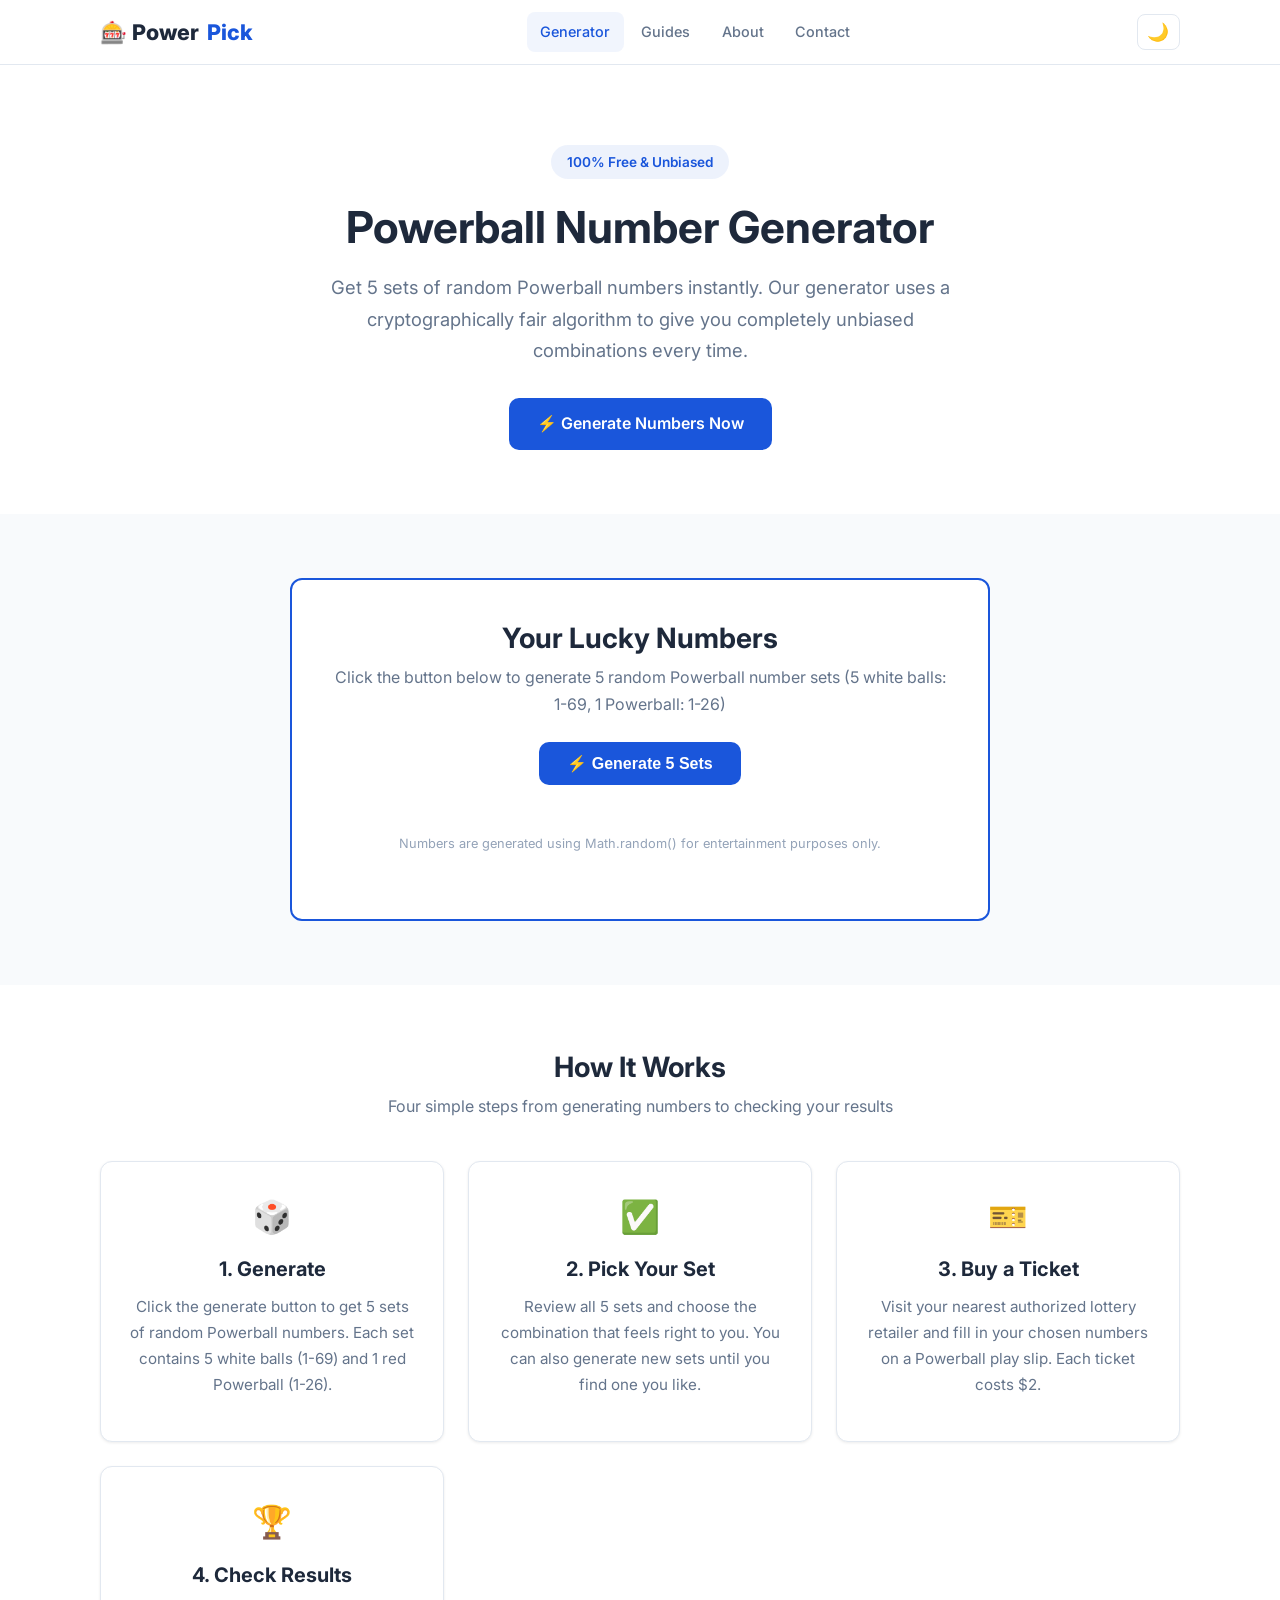
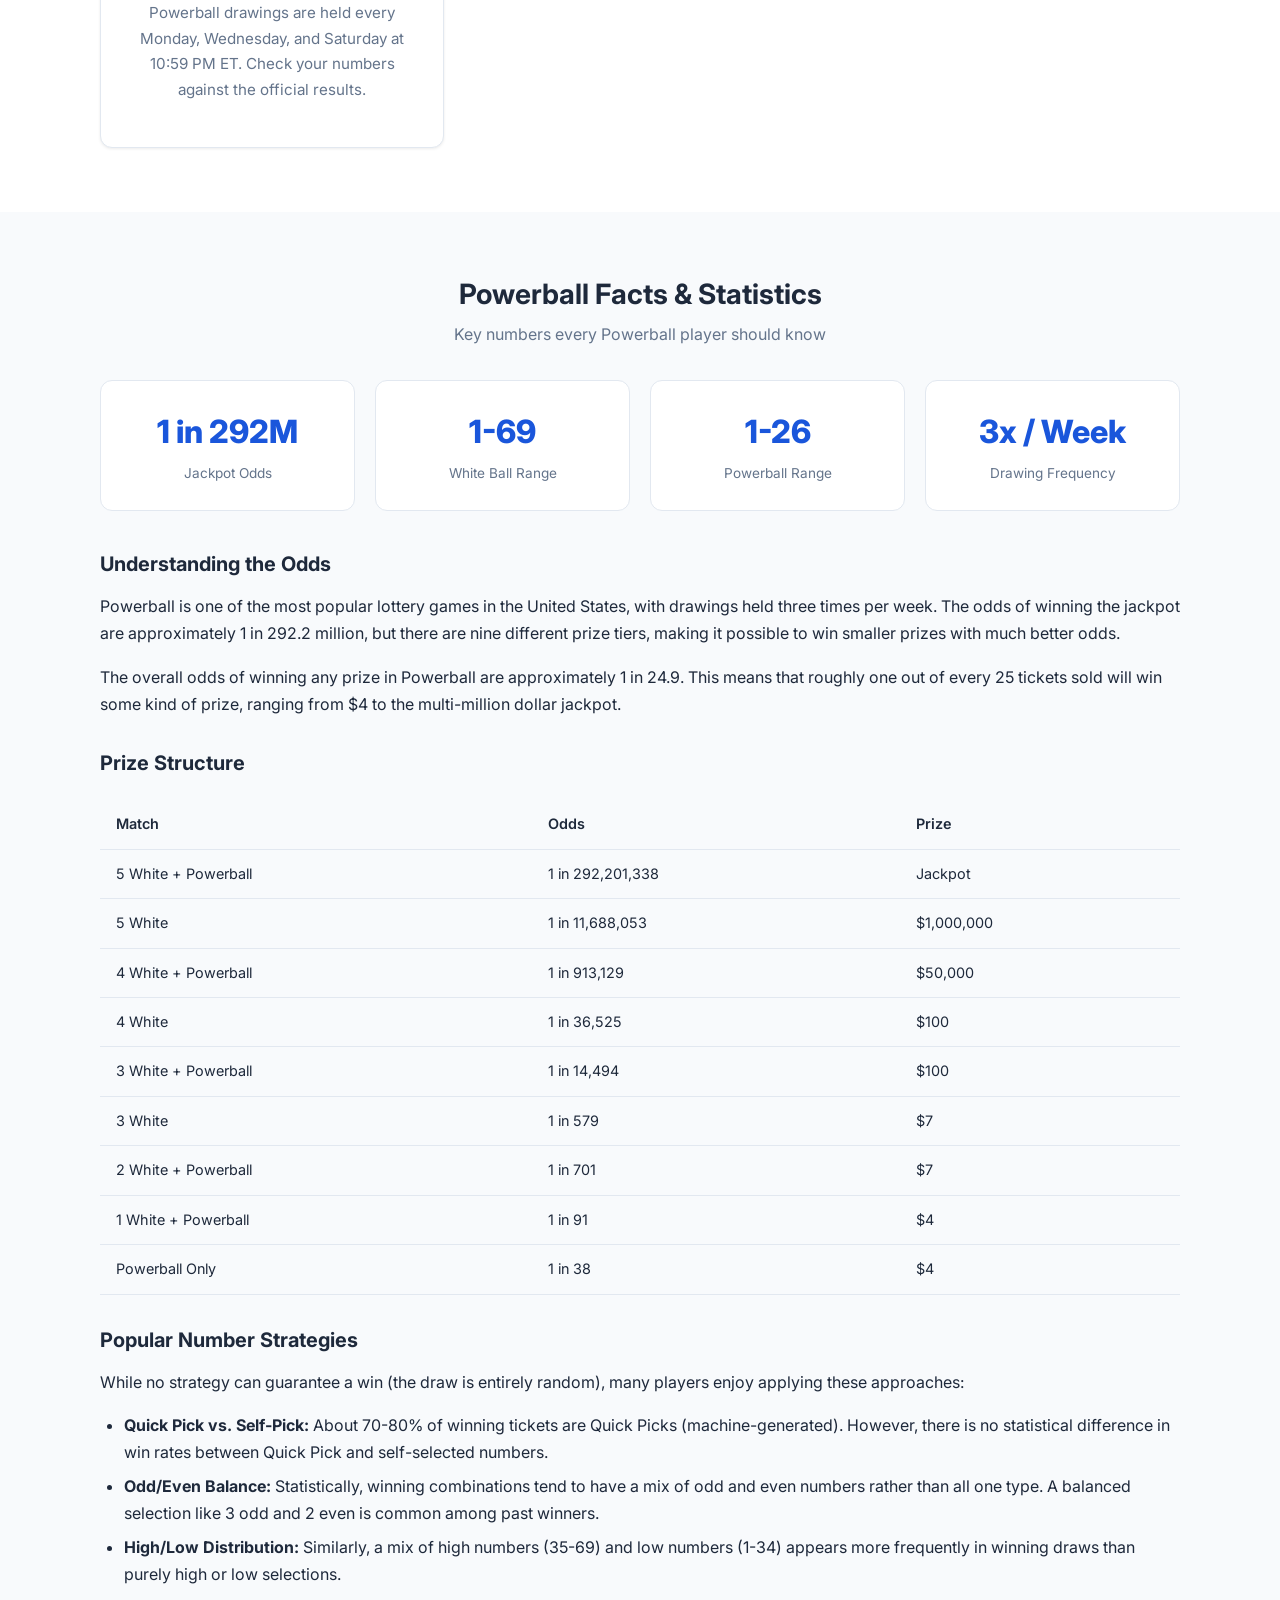
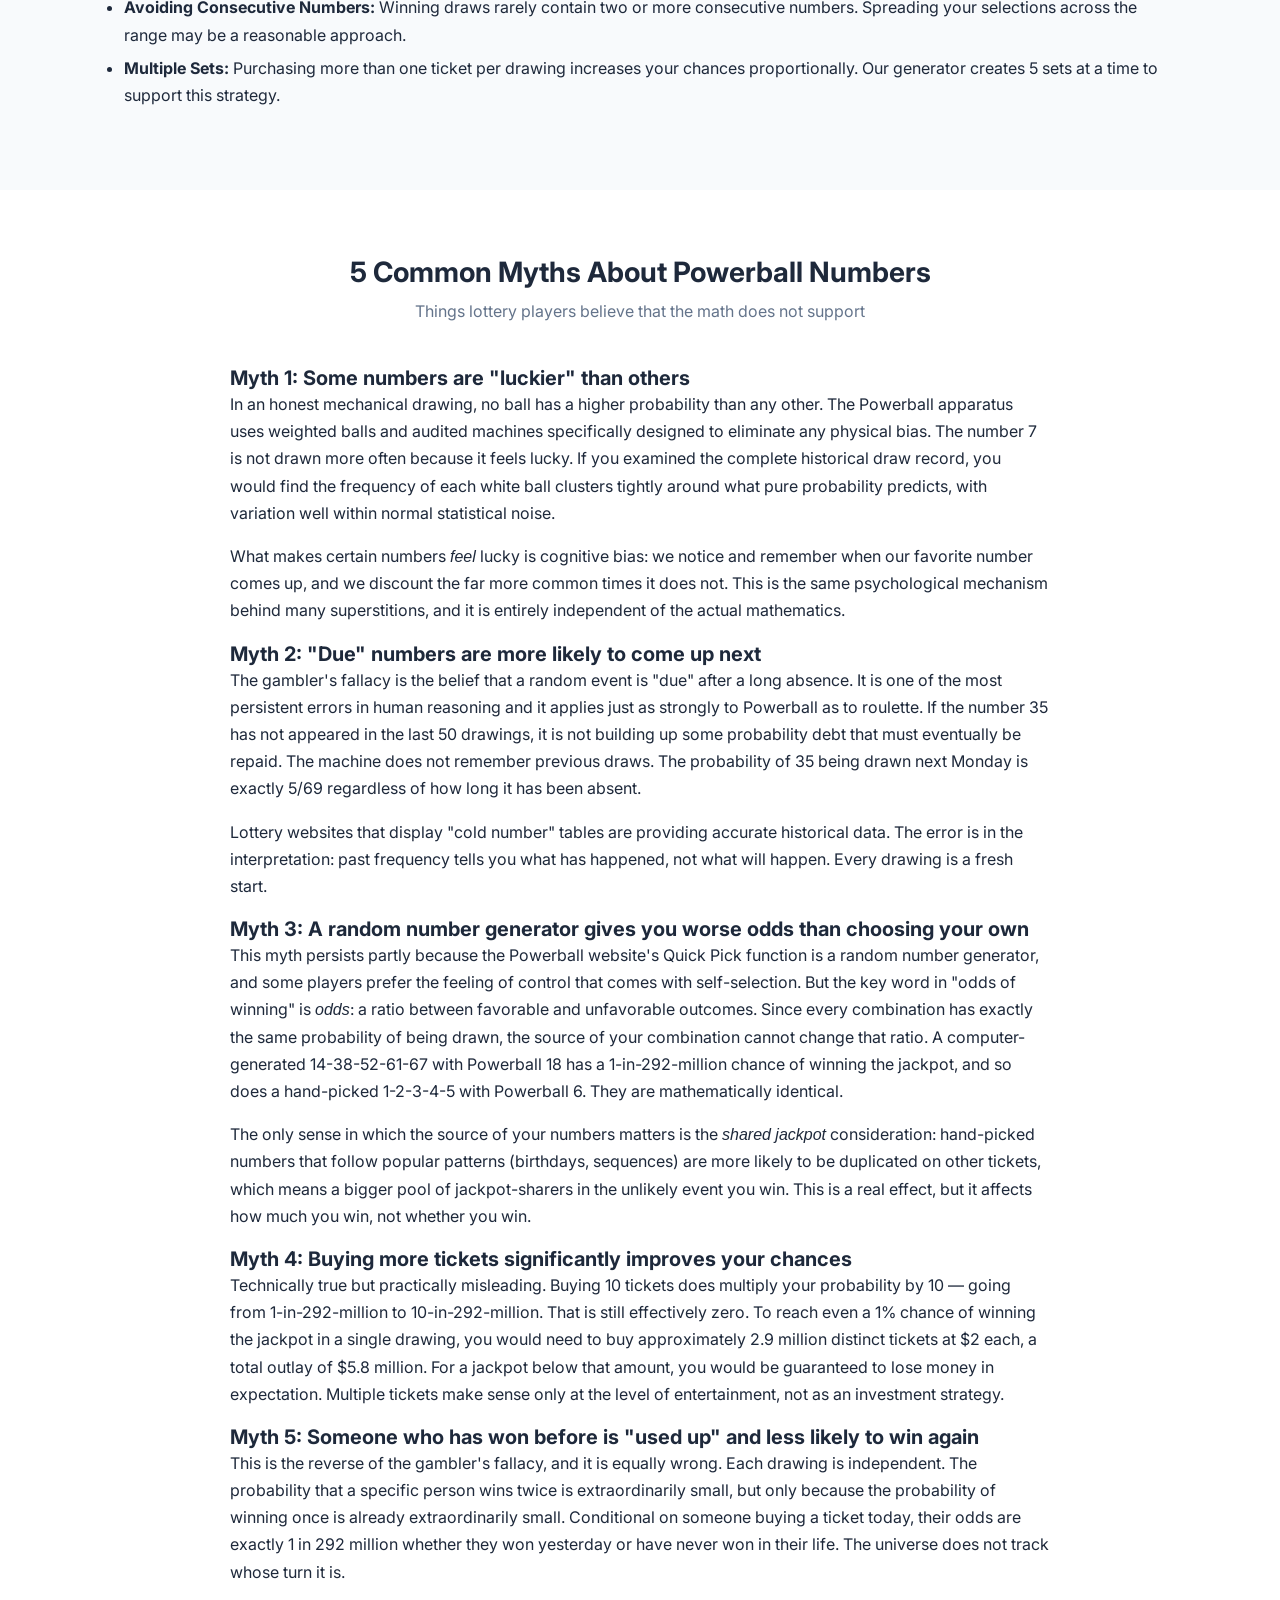
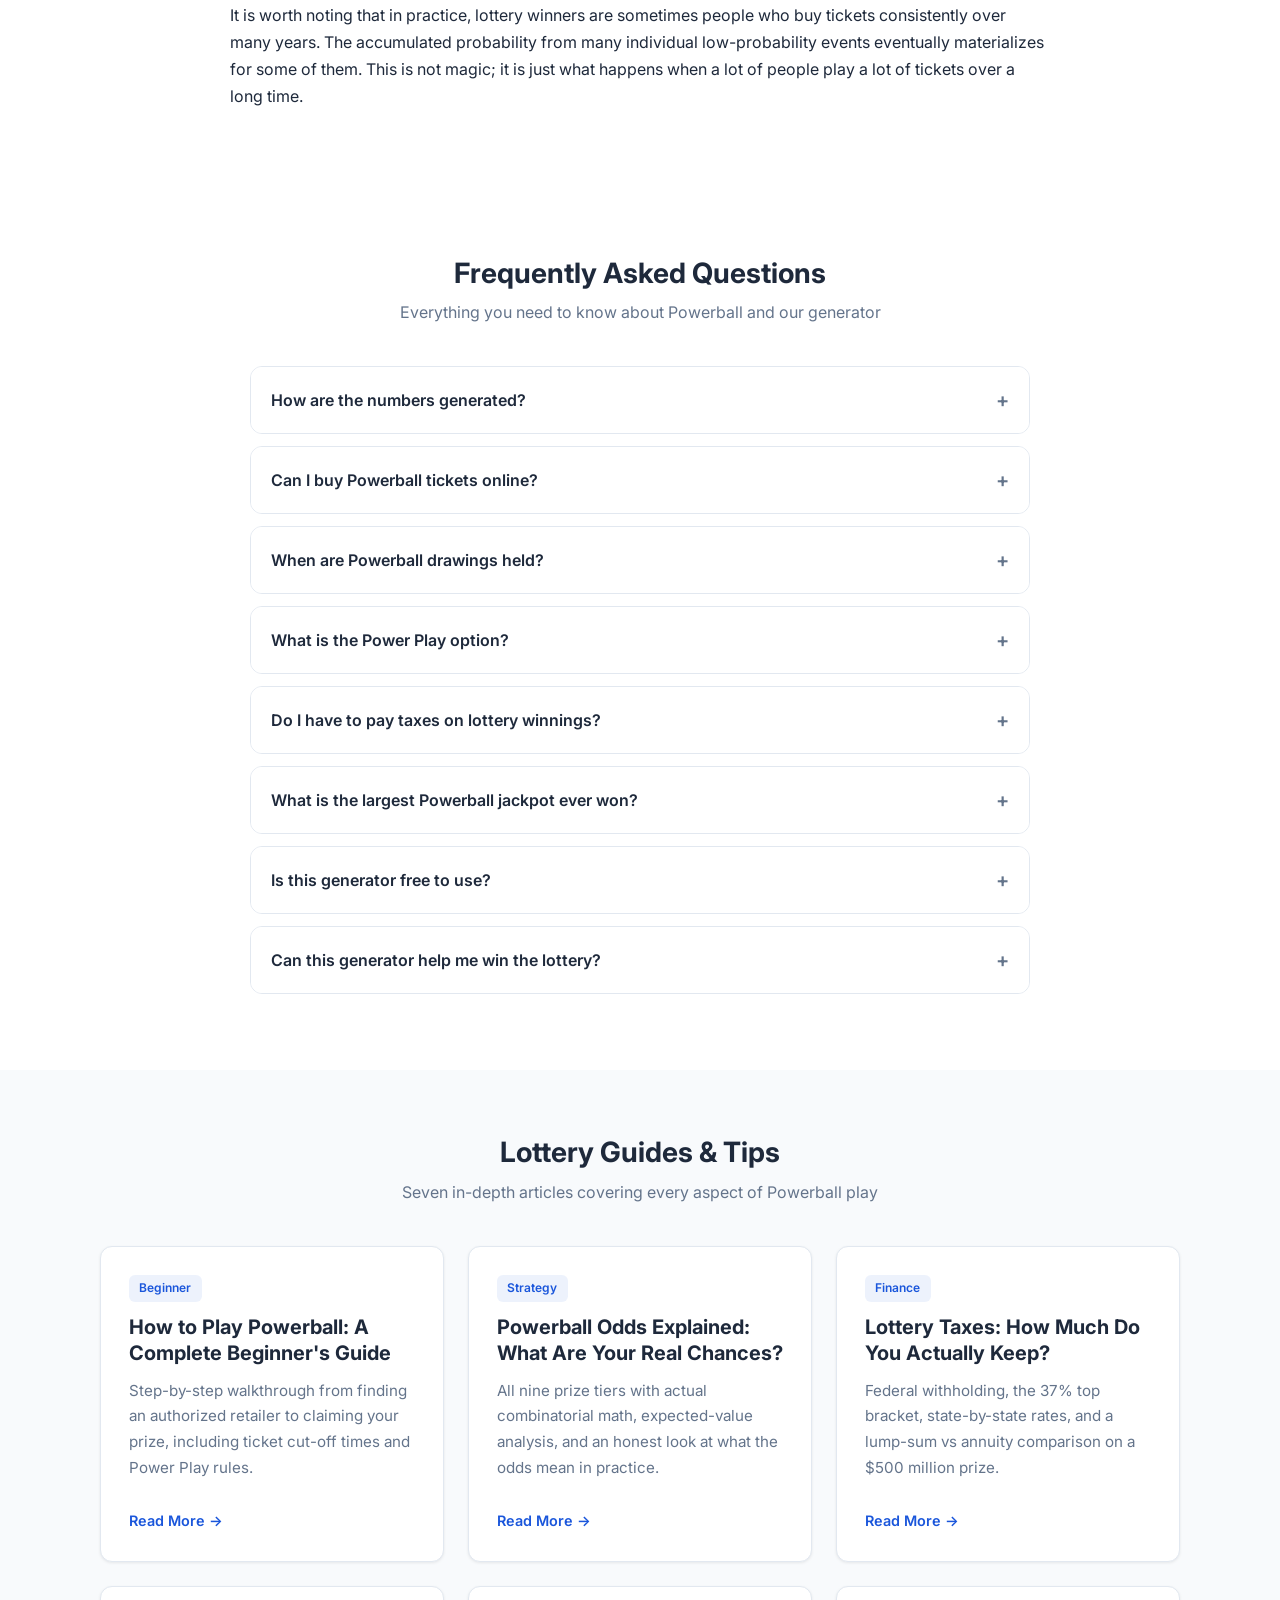
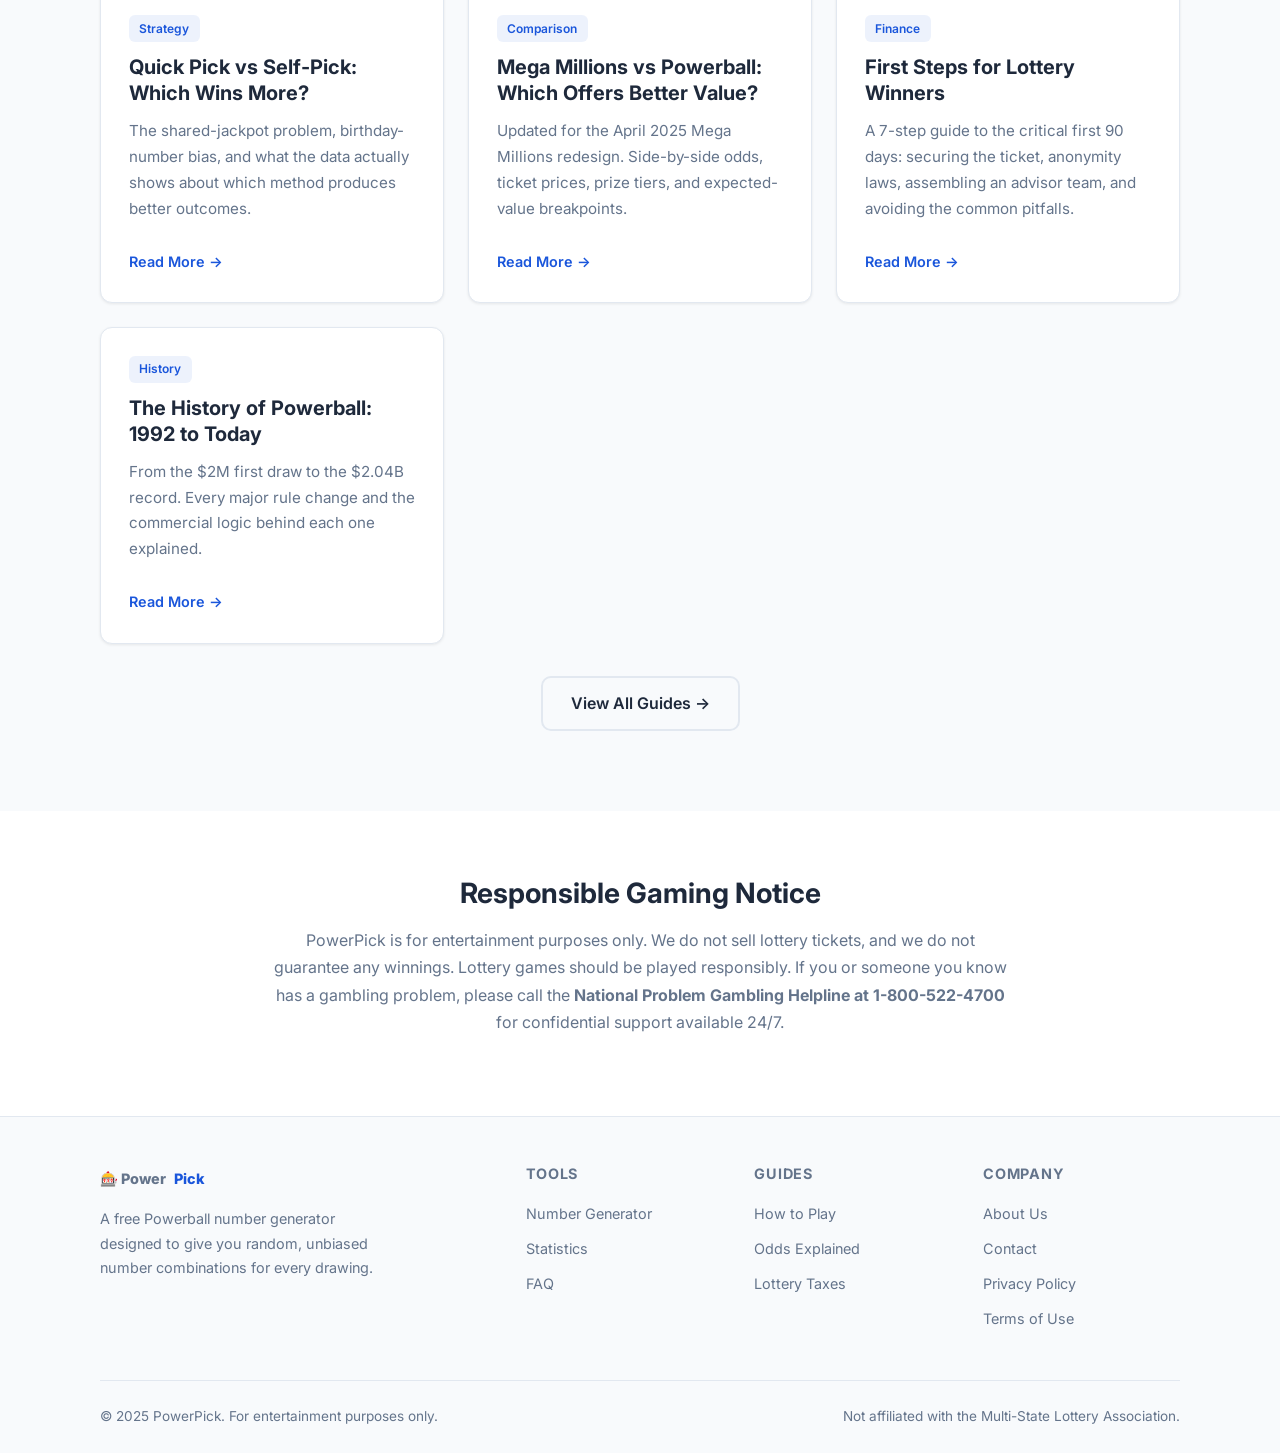
==== commit bb5319c5: "Rebuild site for AdSense approval: multi-page structure with original content - index.html: add 5-my" ====
--- a/index.html
+++ b/index.html
@@ -5,6 +5,7 @@
   <script type="text/javascript">(function(c,l,a,r,i,t,y){c[a]=c[a]||function(){(c[a].q=c[a].q||[]).push(arguments)};t=l.createElement(r);t.async=1;t.src="https://www.clarity.ms/tag/"+i;y=l.getElementsByTagName(r)[0];y.parentNode.insertBefore(t,y)})(window,document,"clarity","script","w0kabbhfxb");</script>
   <script async src="https://www.googletagmanager.com/gtag/js?id=G-N1R4P6101L"></script>
   <script>window.dataLayer=window.dataLayer||[];function gtag(){dataLayer.push(arguments)}gtag('js',new Date());gtag('config','G-N1R4P6101L');</script>
+  <meta name="google-site-verification" content="S6r2ZnYHMpzaTs5MkenMKnBc4WN54vgJhxod-76jVZA">
   <meta name="google-adsense-account" content="ca-pub-9947991296914983">
   <meta name="viewport" content="width=device-width,initial-scale=1">
   <title>PowerPick - Free Powerball Number Generator | Random Lottery Numbers</title>
@@ -21,11 +22,13 @@
   <link rel="preconnect" href="https://fonts.gstatic.com" crossorigin>
   <link href="https://fonts.googleapis.com/css2?family=Inter:wght@400;500;600;700;800&display=swap" rel="stylesheet">
   <link rel="stylesheet" href="/css/style.css">
-  <!-- Google AdSense -->
   <script async src="https://pagead2.googlesyndication.com/pagead/js/adsbygoogle.js?client=ca-pub-9947991296914983" crossorigin="anonymous"></script>
-  <!-- Google Analytics -->
-  <script async src="https://www.googletagmanager.com/gtag/js?id=G-N1R4P6101L"></script>
-  <script>window.dataLayer=window.dataLayer||[];function gtag(){dataLayer.push(arguments)}gtag('js',new Date());gtag('config','G-N1R4P6101L');</script>
+  <script type="application/ld+json">
+  {"@context":"https://schema.org","@type":"WebSite","name":"PowerPick","url":"https://product-builder-lecture-75g.pages.dev/","description":"Free Powerball number generator with in-depth guides on odds, taxes, history, and strategy.","potentialAction":{"@type":"SearchAction","target":"https://product-builder-lecture-75g.pages.dev/guides/","query-input":"required name=search_term_string"}}
+  </script>
+  <script type="application/ld+json">
+  {"@context":"https://schema.org","@type":"FAQPage","mainEntity":[{"@type":"Question","name":"How are the Powerball numbers generated?","acceptedAnswer":{"@type":"Answer","text":"Our generator uses JavaScript's Math.random() function to produce uniformly distributed random numbers. Each number has an equal probability of being selected. White balls are chosen from 1-69 without duplicates; the Powerball is independently chosen from 1-26."}},{"@type":"Question","name":"When are Powerball drawings held?","acceptedAnswer":{"@type":"Answer","text":"Powerball drawings take place three times per week: every Monday, Wednesday, and Saturday at 10:59 PM Eastern Time. Ticket sales close 1-2 hours before the drawing depending on the state."}},{"@type":"Question","name":"What is the Power Play option?","acceptedAnswer":{"@type":"Answer","text":"Power Play is an optional $1 add-on that multiplies non-jackpot prizes by 2x, 3x, 4x, 5x, or 10x (when the jackpot is under $150 million). It does not affect the jackpot prize."}},{"@type":"Question","name":"What is the largest Powerball jackpot ever won?","acceptedAnswer":{"@type":"Answer","text":"The largest Powerball jackpot was $2.04 billion, won on November 7, 2022, by a single ticket in Altadena, California. The winner took the lump-sum option of approximately $997.6 million before taxes."}}]}
+  </script>
 </head>
 <body>
 
@@ -161,6 +164,33 @@
   </div>
 </section>
 
+<!-- Myths vs Reality -->
+<section class="section" id="myths">
+  <div class="container" style="max-width:860px">
+    <h2 style="text-align:center;margin-bottom:.5rem">5 Common Myths About Powerball Numbers</h2>
+    <p style="text-align:center;color:var(--text-muted);margin-bottom:2.5rem">Things lottery players believe that the math does not support</p>
+
+    <h3>Myth 1: Some numbers are "luckier" than others</h3>
+    <p>In an honest mechanical drawing, no ball has a higher probability than any other. The Powerball apparatus uses weighted balls and audited machines specifically designed to eliminate any physical bias. The number 7 is not drawn more often because it feels lucky. If you examined the complete historical draw record, you would find the frequency of each white ball clusters tightly around what pure probability predicts, with variation well within normal statistical noise.</p>
+    <p>What makes certain numbers <em>feel</em> lucky is cognitive bias: we notice and remember when our favorite number comes up, and we discount the far more common times it does not. This is the same psychological mechanism behind many superstitions, and it is entirely independent of the actual mathematics.</p>
+
+    <h3>Myth 2: "Due" numbers are more likely to come up next</h3>
+    <p>The gambler's fallacy is the belief that a random event is "due" after a long absence. It is one of the most persistent errors in human reasoning and it applies just as strongly to Powerball as to roulette. If the number 35 has not appeared in the last 50 drawings, it is not building up some probability debt that must eventually be repaid. The machine does not remember previous draws. The probability of 35 being drawn next Monday is exactly 5/69 regardless of how long it has been absent.</p>
+    <p>Lottery websites that display "cold number" tables are providing accurate historical data. The error is in the interpretation: past frequency tells you what has happened, not what will happen. Every drawing is a fresh start.</p>
+
+    <h3>Myth 3: A random number generator gives you worse odds than choosing your own</h3>
+    <p>This myth persists partly because the Powerball website's Quick Pick function is a random number generator, and some players prefer the feeling of control that comes with self-selection. But the key word in "odds of winning" is <em>odds</em>: a ratio between favorable and unfavorable outcomes. Since every combination has exactly the same probability of being drawn, the source of your combination cannot change that ratio. A computer-generated 14-38-52-61-67 with Powerball 18 has a 1-in-292-million chance of winning the jackpot, and so does a hand-picked 1-2-3-4-5 with Powerball 6. They are mathematically identical.</p>
+    <p>The only sense in which the source of your numbers matters is the <em>shared jackpot</em> consideration: hand-picked numbers that follow popular patterns (birthdays, sequences) are more likely to be duplicated on other tickets, which means a bigger pool of jackpot-sharers in the unlikely event you win. This is a real effect, but it affects how much you win, not whether you win.</p>
+
+    <h3>Myth 4: Buying more tickets significantly improves your chances</h3>
+    <p>Technically true but practically misleading. Buying 10 tickets does multiply your probability by 10 &mdash; going from 1-in-292-million to 10-in-292-million. That is still effectively zero. To reach even a 1% chance of winning the jackpot in a single drawing, you would need to buy approximately 2.9 million distinct tickets at $2 each, a total outlay of $5.8 million. For a jackpot below that amount, you would be guaranteed to lose money in expectation. Multiple tickets make sense only at the level of entertainment, not as an investment strategy.</p>
+
+    <h3>Myth 5: Someone who has won before is "used up" and less likely to win again</h3>
+    <p>This is the reverse of the gambler's fallacy, and it is equally wrong. Each drawing is independent. The probability that a specific person wins twice is extraordinarily small, but only because the probability of winning once is already extraordinarily small. Conditional on someone buying a ticket today, their odds are exactly 1 in 292 million whether they won yesterday or have never won in their life. The universe does not track whose turn it is.</p>
+    <p>It is worth noting that in practice, lottery winners are sometimes people who buy tickets consistently over many years. The accumulated probability from many individual low-probability events eventually materializes for some of them. This is not magic; it is just what happens when a lot of people play a lot of tickets over a long time.</p>
+  </div>
+</section>
+
 <!-- FAQ -->
 <section class="section" id="faq">
   <div class="container">
@@ -207,25 +237,49 @@
 <section class="section section-alt">
   <div class="container">
     <h2 style="text-align:center;margin-bottom:.5rem">Lottery Guides &amp; Tips</h2>
-    <p style="text-align:center;color:var(--text-muted);margin-bottom:2.5rem">In-depth articles to help you play smarter</p>
+    <p style="text-align:center;color:var(--text-muted);margin-bottom:2.5rem">Seven in-depth articles covering every aspect of Powerball play</p>
     <div class="card-grid">
       <div class="card guide-card">
         <span class="tag">Beginner</span>
         <h3><a href="/guides/how-to-play-powerball.html">How to Play Powerball: A Complete Beginner's Guide</a></h3>
-        <p class="excerpt">Everything you need to know about playing Powerball, from buying your first ticket to claiming prizes.</p>
+        <p class="excerpt">Step-by-step walkthrough from finding an authorized retailer to claiming your prize, including ticket cut-off times and Power Play rules.</p>
         <a href="/guides/how-to-play-powerball.html" class="read-more">Read More &rarr;</a>
       </div>
       <div class="card guide-card">
         <span class="tag">Strategy</span>
         <h3><a href="/guides/powerball-odds-explained.html">Powerball Odds Explained: What Are Your Real Chances?</a></h3>
-        <p class="excerpt">A detailed breakdown of every prize tier, the mathematics behind the odds, and what they mean for players.</p>
+        <p class="excerpt">All nine prize tiers with actual combinatorial math, expected-value analysis, and an honest look at what the odds mean in practice.</p>
         <a href="/guides/powerball-odds-explained.html" class="read-more">Read More &rarr;</a>
       </div>
       <div class="card guide-card">
         <span class="tag">Finance</span>
         <h3><a href="/guides/lottery-taxes-guide.html">Lottery Taxes: How Much Do You Actually Keep?</a></h3>
-        <p class="excerpt">Federal and state tax implications of lottery winnings, lump sum vs annuity, and tips from financial advisors.</p>
+        <p class="excerpt">Federal withholding, the 37% top bracket, state-by-state rates, and a lump-sum vs annuity comparison on a $500 million prize.</p>
         <a href="/guides/lottery-taxes-guide.html" class="read-more">Read More &rarr;</a>
+      </div>
+      <div class="card guide-card">
+        <span class="tag">Strategy</span>
+        <h3><a href="/guides/quick-pick-vs-self-pick.html">Quick Pick vs Self-Pick: Which Wins More?</a></h3>
+        <p class="excerpt">The shared-jackpot problem, birthday-number bias, and what the data actually shows about which method produces better outcomes.</p>
+        <a href="/guides/quick-pick-vs-self-pick.html" class="read-more">Read More &rarr;</a>
+      </div>
+      <div class="card guide-card">
+        <span class="tag">Comparison</span>
+        <h3><a href="/guides/mega-millions-vs-powerball.html">Mega Millions vs Powerball: Which Offers Better Value?</a></h3>
+        <p class="excerpt">Updated for the April 2025 Mega Millions redesign. Side-by-side odds, ticket prices, prize tiers, and expected-value breakpoints.</p>
+        <a href="/guides/mega-millions-vs-powerball.html" class="read-more">Read More &rarr;</a>
+      </div>
+      <div class="card guide-card">
+        <span class="tag">Finance</span>
+        <h3><a href="/guides/lottery-winners-financial-planning.html">First Steps for Lottery Winners</a></h3>
+        <p class="excerpt">A 7-step guide to the critical first 90 days: securing the ticket, anonymity laws, assembling an advisor team, and avoiding the common pitfalls.</p>
+        <a href="/guides/lottery-winners-financial-planning.html" class="read-more">Read More &rarr;</a>
+      </div>
+      <div class="card guide-card">
+        <span class="tag">History</span>
+        <h3><a href="/guides/history-of-powerball.html">The History of Powerball: 1992 to Today</a></h3>
+        <p class="excerpt">From the $2M first draw to the $2.04B record. Every major rule change and the commercial logic behind each one explained.</p>
+        <a href="/guides/history-of-powerball.html" class="read-more">Read More &rarr;</a>
       </div>
     </div>
     <p style="text-align:center;margin-top:2rem"><a href="/guides/" class="btn btn-outline">View All Guides &rarr;</a></p>
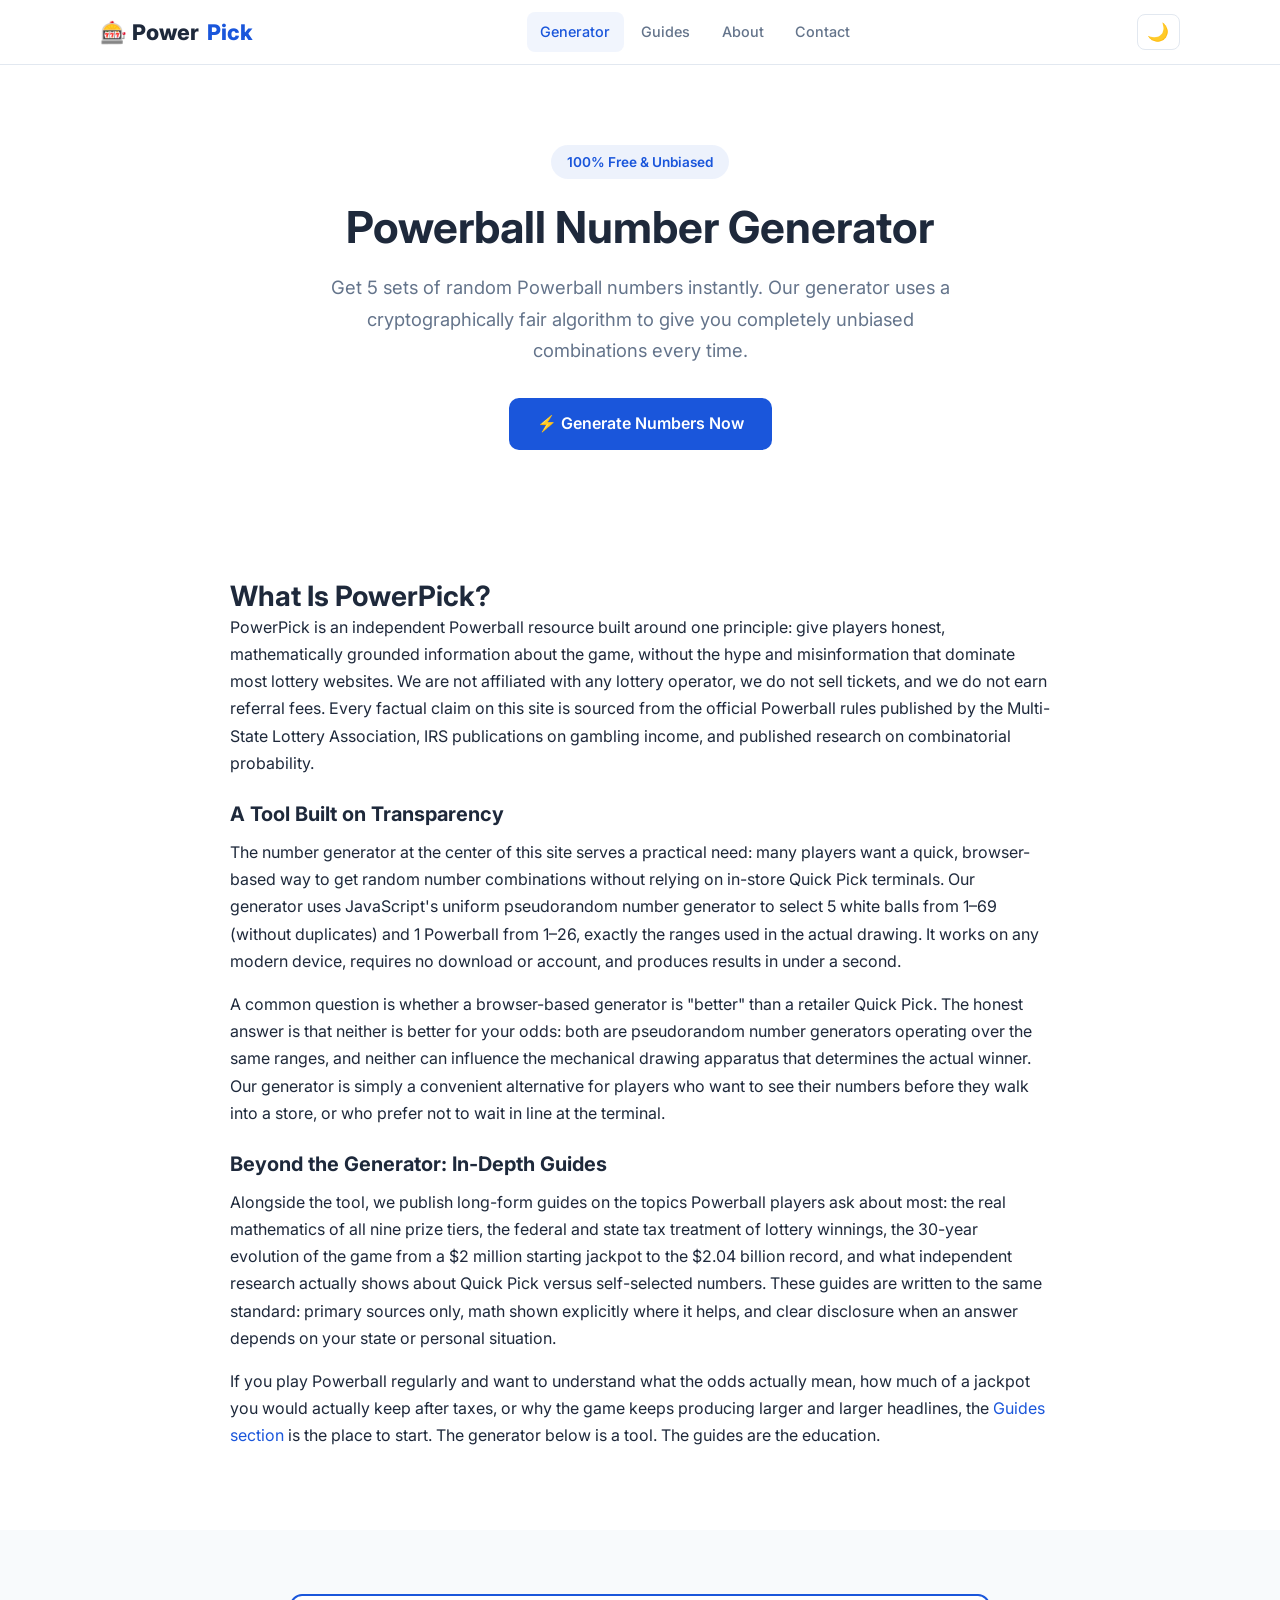
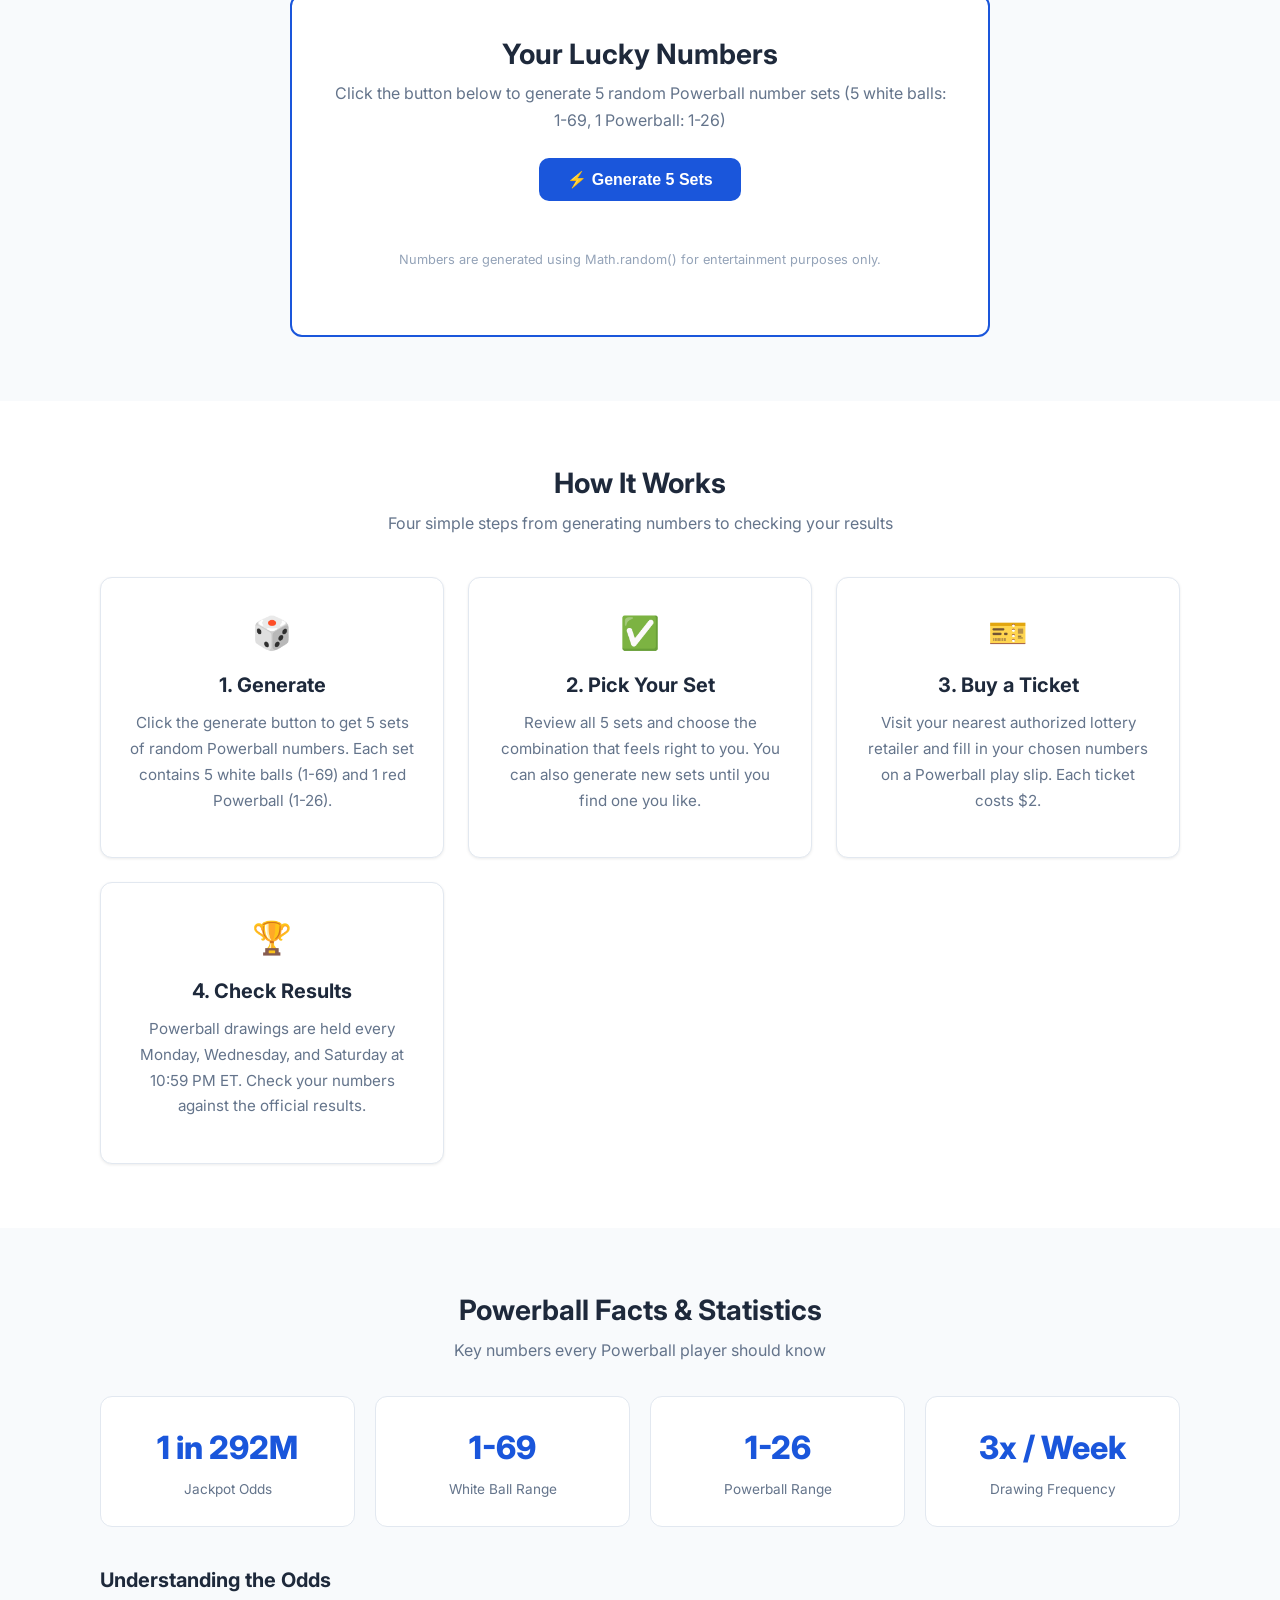
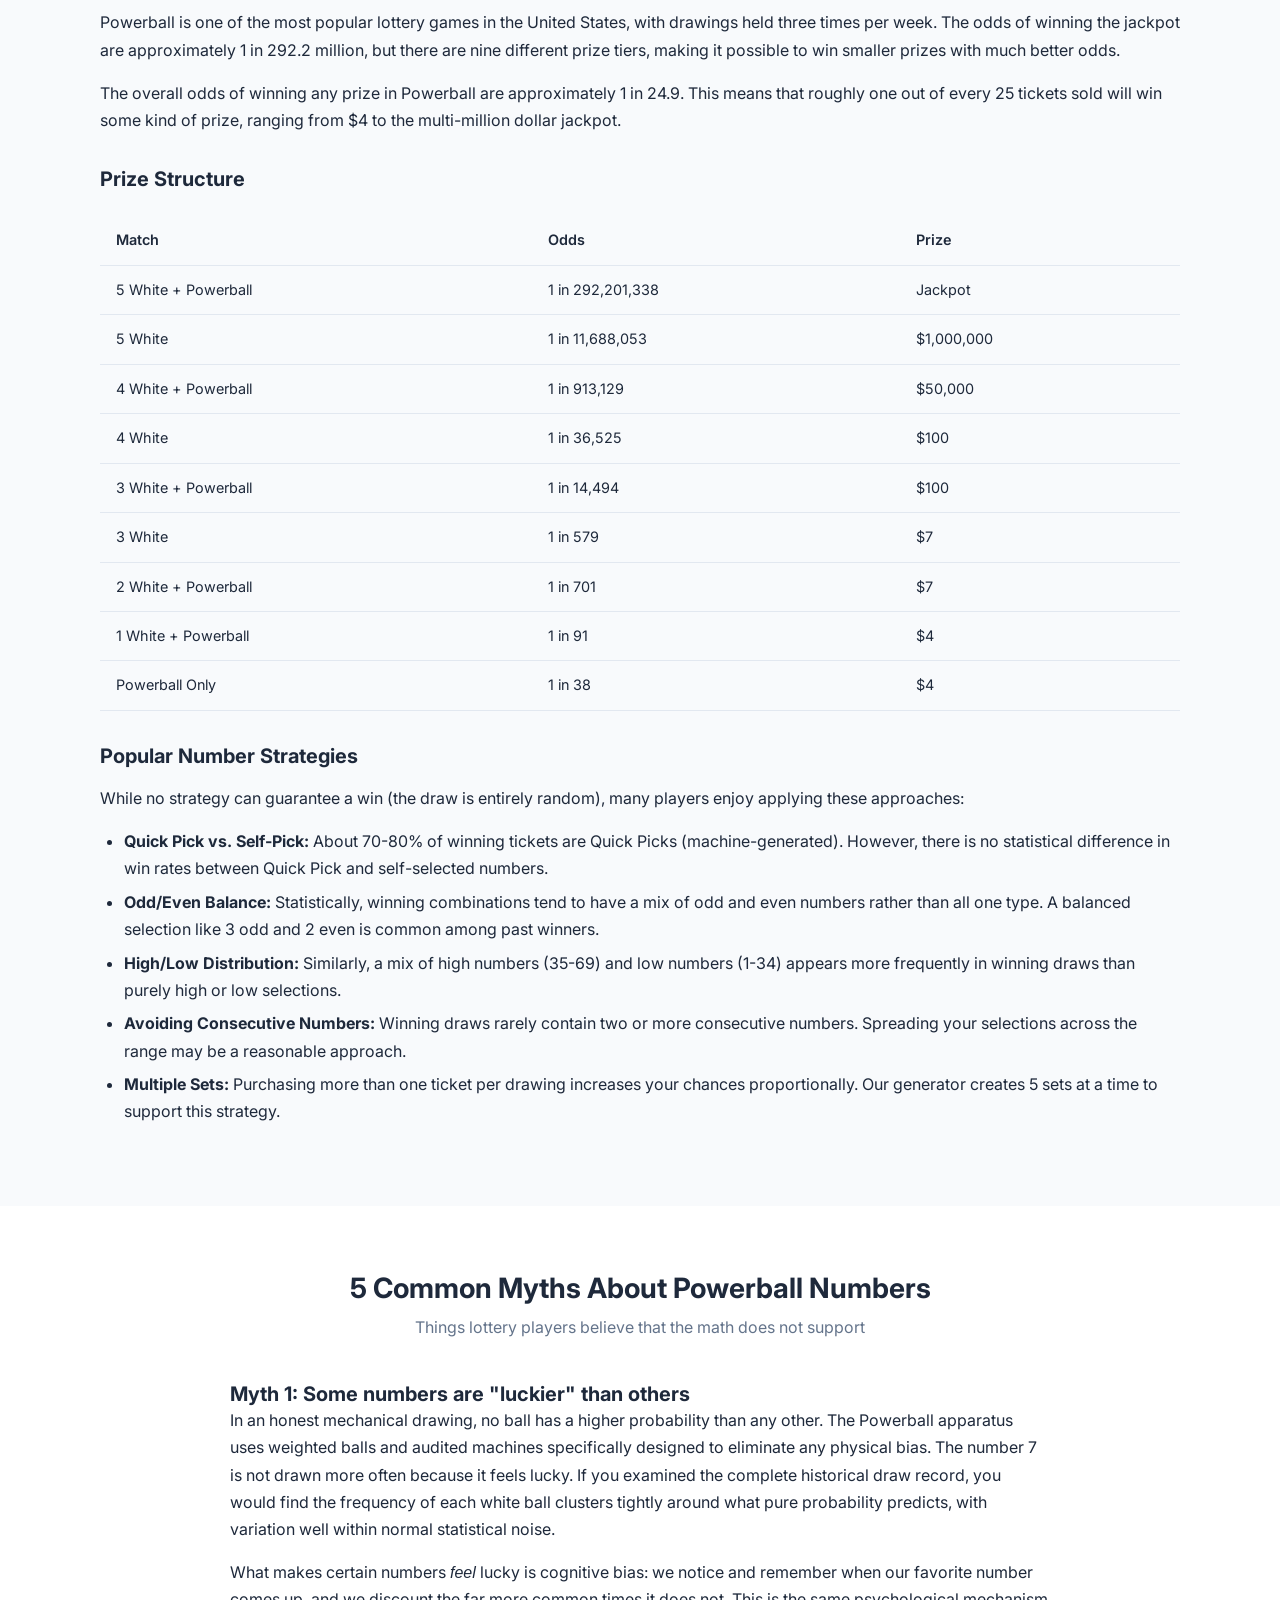
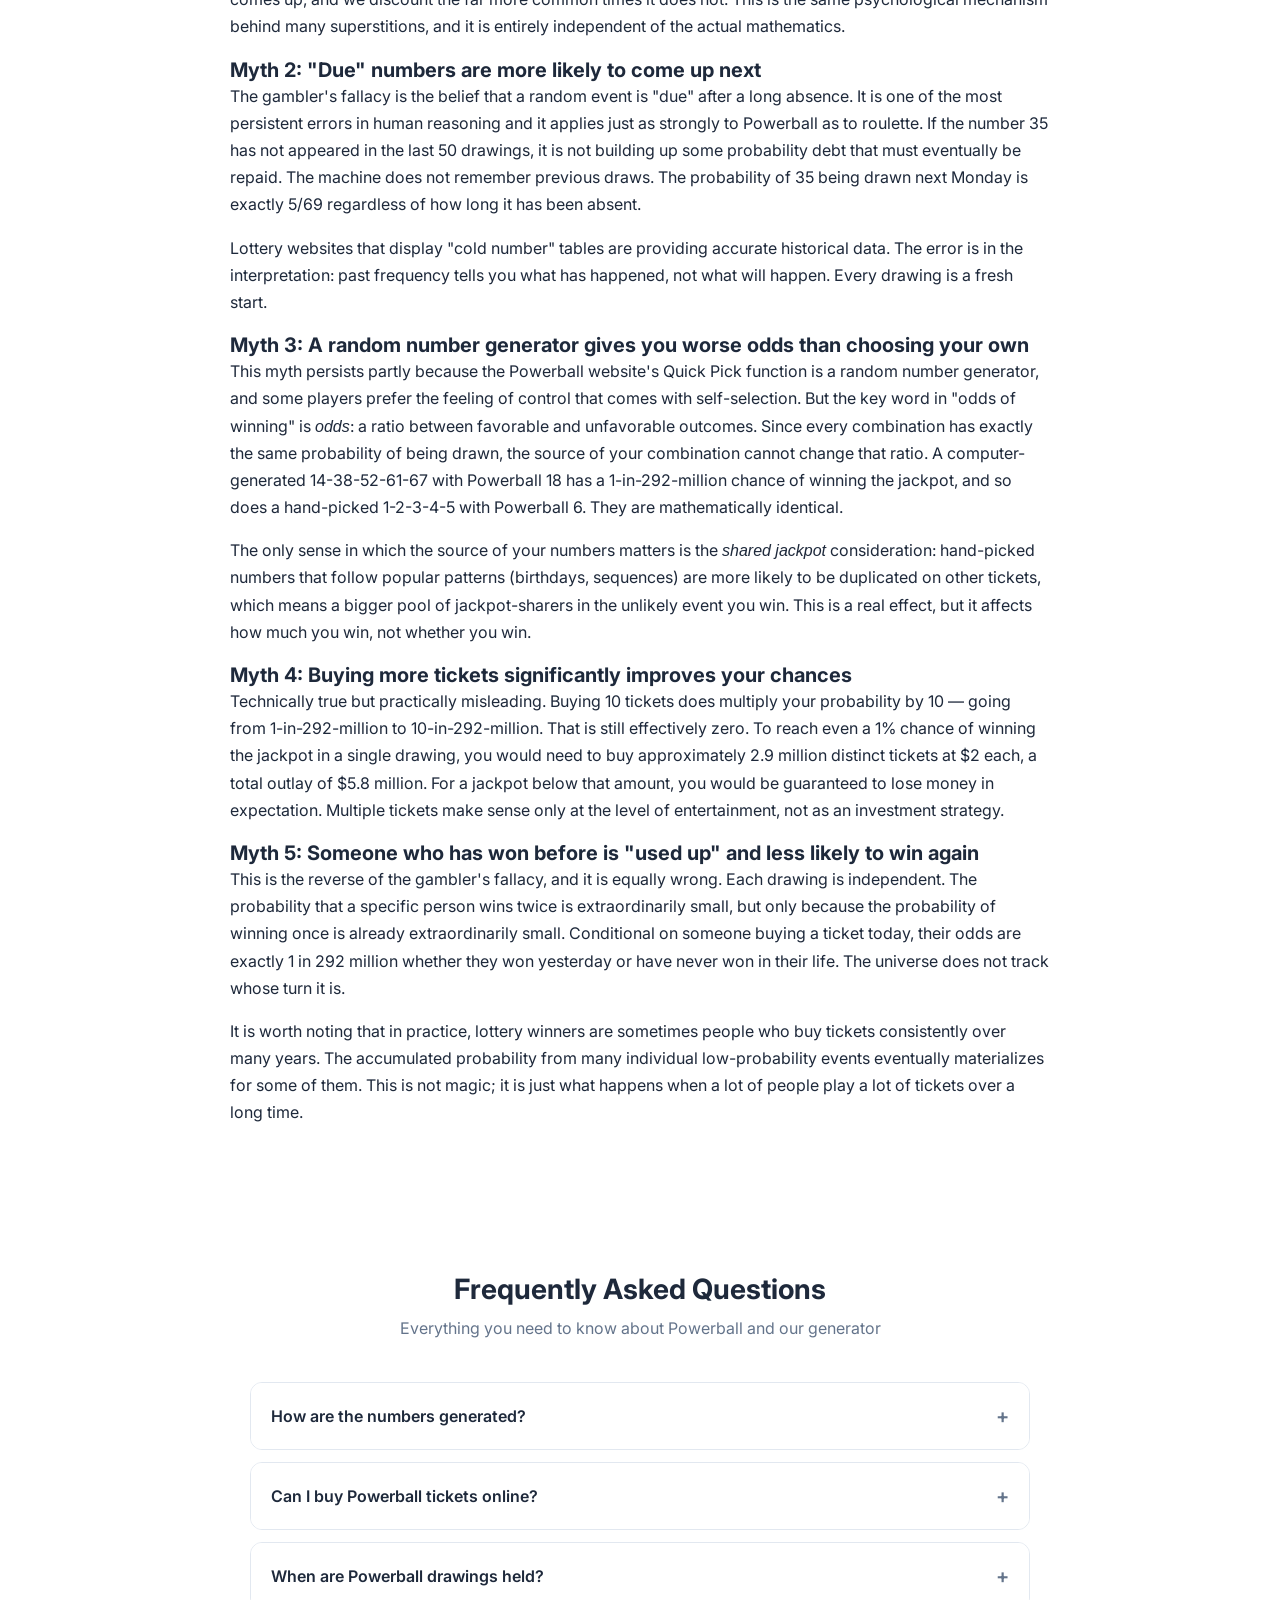
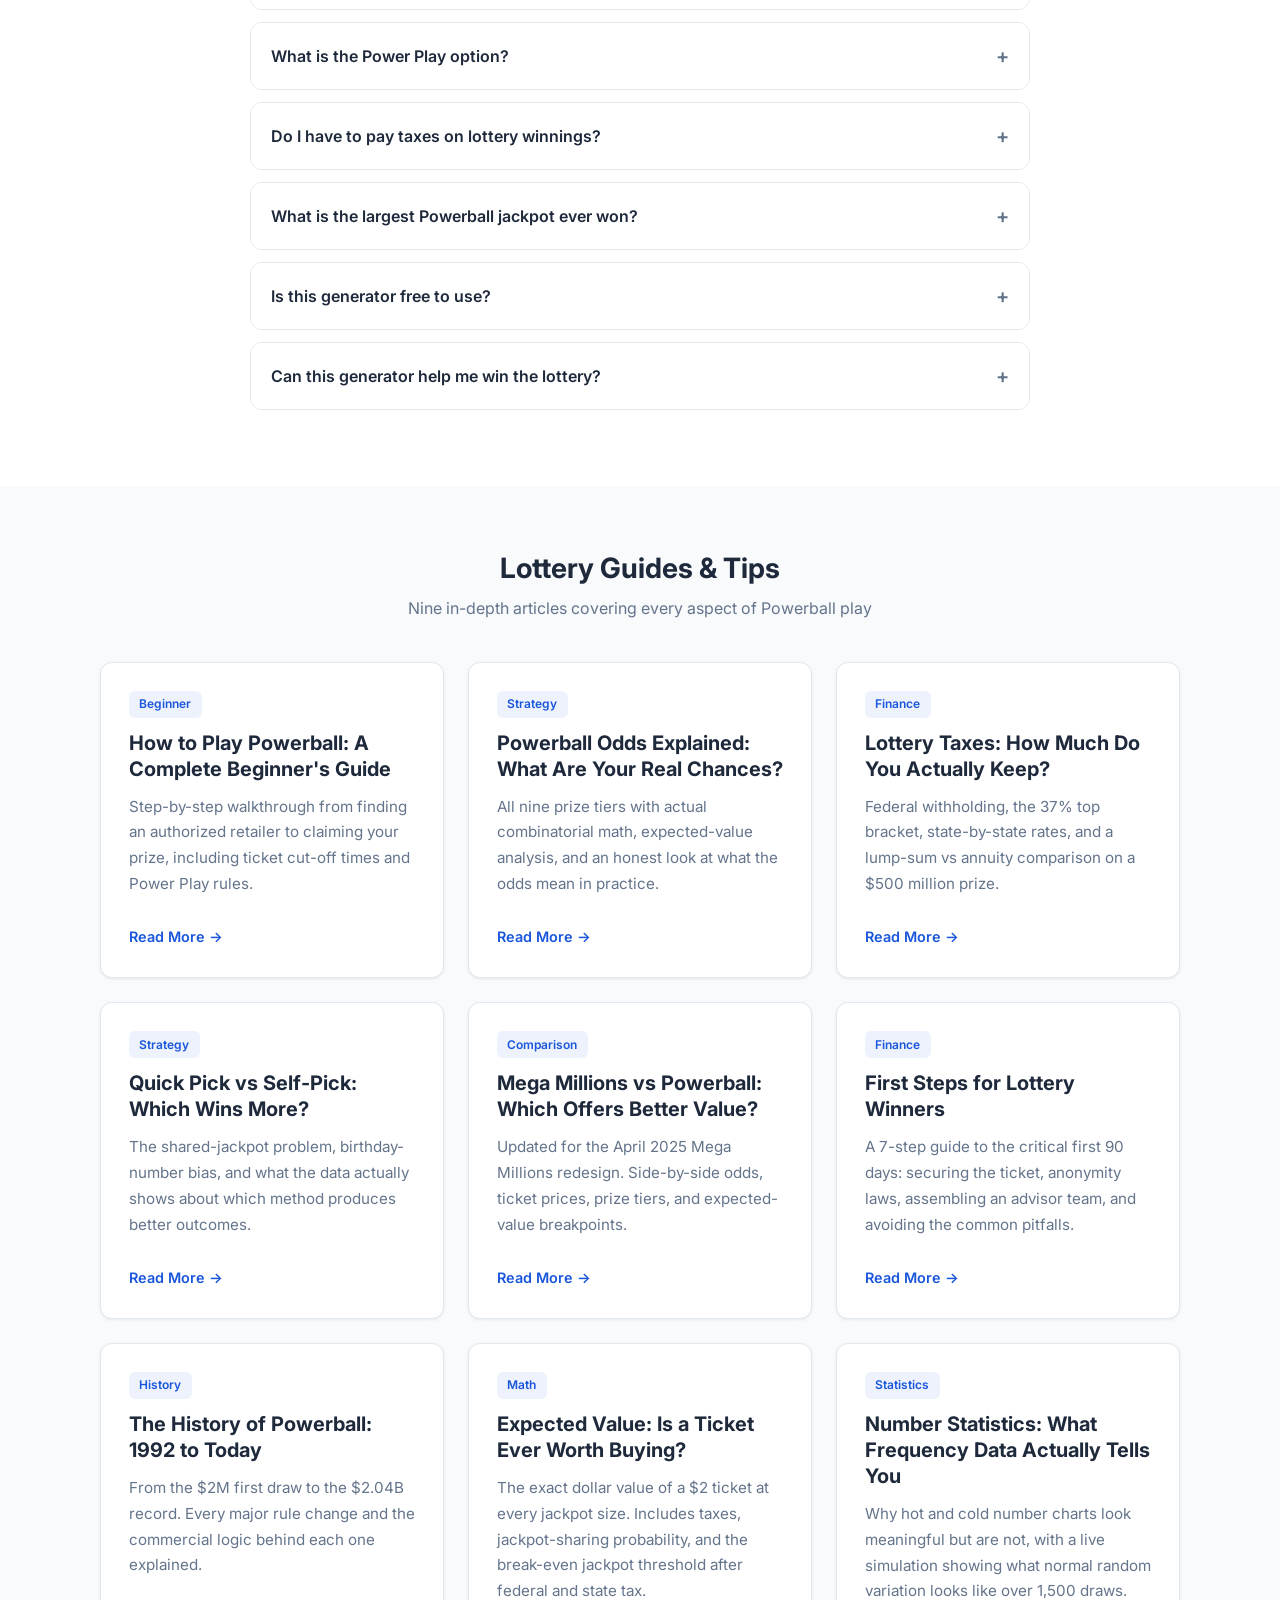
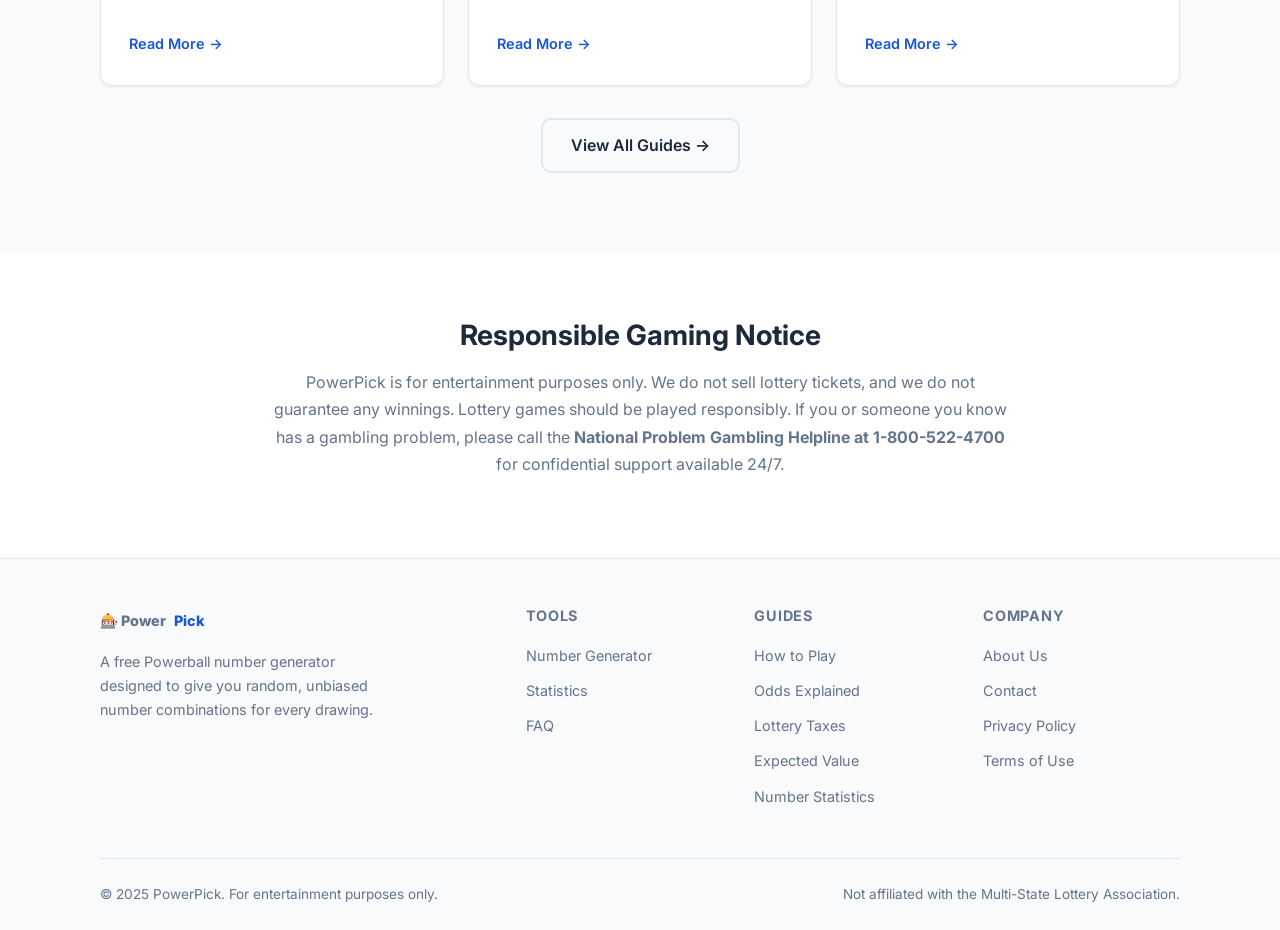
==== commit a39177bc: "feat: add editorial intro, 2 new guides, update navigation for AdSense - Add editorial 'What Is Powe" ====
--- a/index.html
+++ b/index.html
@@ -61,6 +61,22 @@
   </div>
 </section>
 
+<!-- About PowerPick -->
+<section class="section" id="about-powerpick">
+  <div class="container" style="max-width:860px">
+    <h2>What Is PowerPick?</h2>
+    <p>PowerPick is an independent Powerball resource built around one principle: give players honest, mathematically grounded information about the game, without the hype and misinformation that dominate most lottery websites. We are not affiliated with any lottery operator, we do not sell tickets, and we do not earn referral fees. Every factual claim on this site is sourced from the official Powerball rules published by the Multi-State Lottery Association, IRS publications on gambling income, and published research on combinatorial probability.</p>
+
+    <h3 style="margin:1.5rem 0 .75rem">A Tool Built on Transparency</h3>
+    <p>The number generator at the center of this site serves a practical need: many players want a quick, browser-based way to get random number combinations without relying on in-store Quick Pick terminals. Our generator uses JavaScript's uniform pseudorandom number generator to select 5 white balls from 1&ndash;69 (without duplicates) and 1 Powerball from 1&ndash;26, exactly the ranges used in the actual drawing. It works on any modern device, requires no download or account, and produces results in under a second.</p>
+    <p>A common question is whether a browser-based generator is "better" than a retailer Quick Pick. The honest answer is that neither is better for your odds: both are pseudorandom number generators operating over the same ranges, and neither can influence the mechanical drawing apparatus that determines the actual winner. Our generator is simply a convenient alternative for players who want to see their numbers before they walk into a store, or who prefer not to wait in line at the terminal.</p>
+
+    <h3 style="margin:1.5rem 0 .75rem">Beyond the Generator: In-Depth Guides</h3>
+    <p>Alongside the tool, we publish long-form guides on the topics Powerball players ask about most: the real mathematics of all nine prize tiers, the federal and state tax treatment of lottery winnings, the 30-year evolution of the game from a $2 million starting jackpot to the $2.04 billion record, and what independent research actually shows about Quick Pick versus self-selected numbers. These guides are written to the same standard: primary sources only, math shown explicitly where it helps, and clear disclosure when an answer depends on your state or personal situation.</p>
+    <p>If you play Powerball regularly and want to understand what the odds actually mean, how much of a jackpot you would actually keep after taxes, or why the game keeps producing larger and larger headlines, the <a href="/guides/">Guides section</a> is the place to start. The generator below is a tool. The guides are the education.</p>
+  </div>
+</section>
+
 <!-- Generator -->
 <section class="section section-alt" id="generator">
   <div class="container">
@@ -237,7 +253,7 @@
 <section class="section section-alt">
   <div class="container">
     <h2 style="text-align:center;margin-bottom:.5rem">Lottery Guides &amp; Tips</h2>
-    <p style="text-align:center;color:var(--text-muted);margin-bottom:2.5rem">Seven in-depth articles covering every aspect of Powerball play</p>
+    <p style="text-align:center;color:var(--text-muted);margin-bottom:2.5rem">Nine in-depth articles covering every aspect of Powerball play</p>
     <div class="card-grid">
       <div class="card guide-card">
         <span class="tag">Beginner</span>
@@ -280,6 +296,18 @@
         <h3><a href="/guides/history-of-powerball.html">The History of Powerball: 1992 to Today</a></h3>
         <p class="excerpt">From the $2M first draw to the $2.04B record. Every major rule change and the commercial logic behind each one explained.</p>
         <a href="/guides/history-of-powerball.html" class="read-more">Read More &rarr;</a>
+      </div>
+      <div class="card guide-card">
+        <span class="tag">Math</span>
+        <h3><a href="/guides/powerball-expected-value.html">Expected Value: Is a Ticket Ever Worth Buying?</a></h3>
+        <p class="excerpt">The exact dollar value of a $2 ticket at every jackpot size. Includes taxes, jackpot-sharing probability, and the break-even jackpot threshold after federal and state tax.</p>
+        <a href="/guides/powerball-expected-value.html" class="read-more">Read More &rarr;</a>
+      </div>
+      <div class="card guide-card">
+        <span class="tag">Statistics</span>
+        <h3><a href="/guides/powerball-number-statistics.html">Number Statistics: What Frequency Data Actually Tells You</a></h3>
+        <p class="excerpt">Why hot and cold number charts look meaningful but are not, with a live simulation showing what normal random variation looks like over 1,500 draws.</p>
+        <a href="/guides/powerball-number-statistics.html" class="read-more">Read More &rarr;</a>
       </div>
     </div>
     <p style="text-align:center;margin-top:2rem"><a href="/guides/" class="btn btn-outline">View All Guides &rarr;</a></p>
@@ -318,6 +346,8 @@
           <li><a href="/guides/how-to-play-powerball.html">How to Play</a></li>
           <li><a href="/guides/powerball-odds-explained.html">Odds Explained</a></li>
           <li><a href="/guides/lottery-taxes-guide.html">Lottery Taxes</a></li>
+          <li><a href="/guides/powerball-expected-value.html">Expected Value</a></li>
+          <li><a href="/guides/powerball-number-statistics.html">Number Statistics</a></li>
         </ul>
       </div>
       <div>
